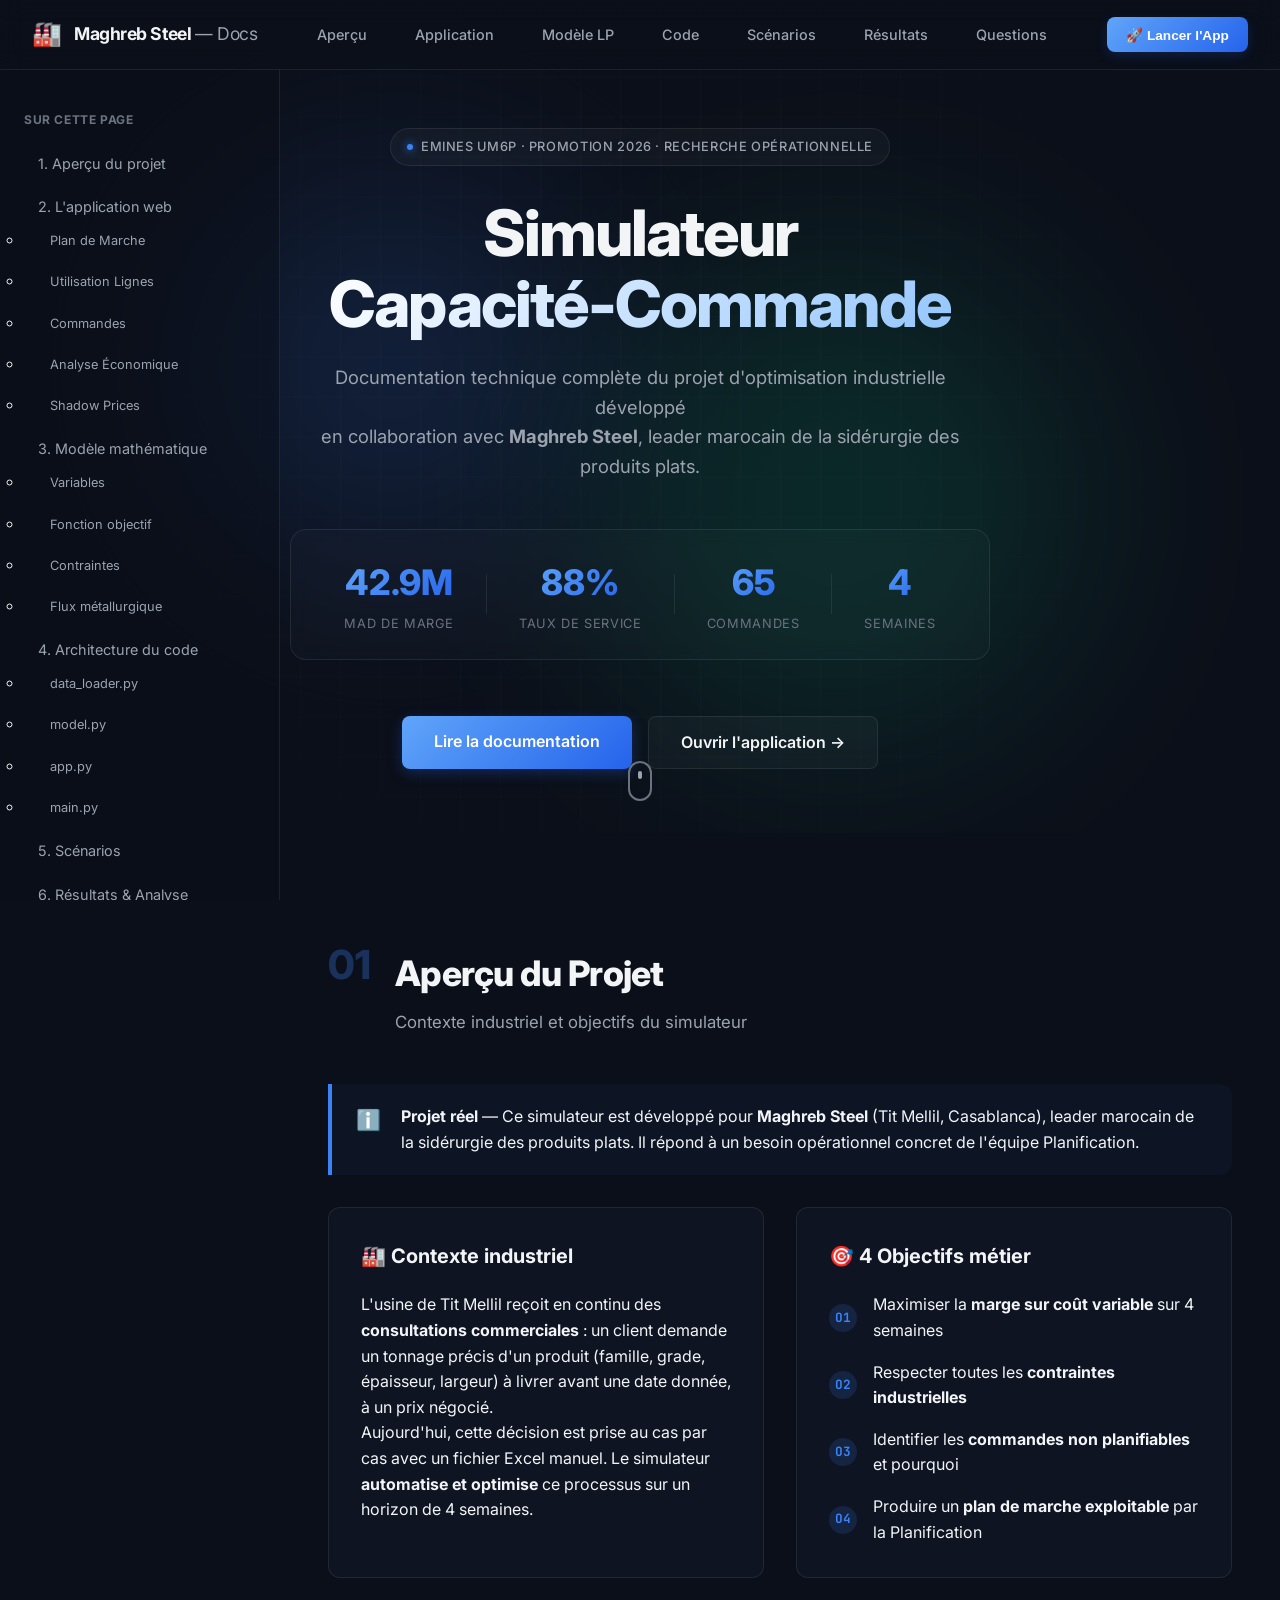
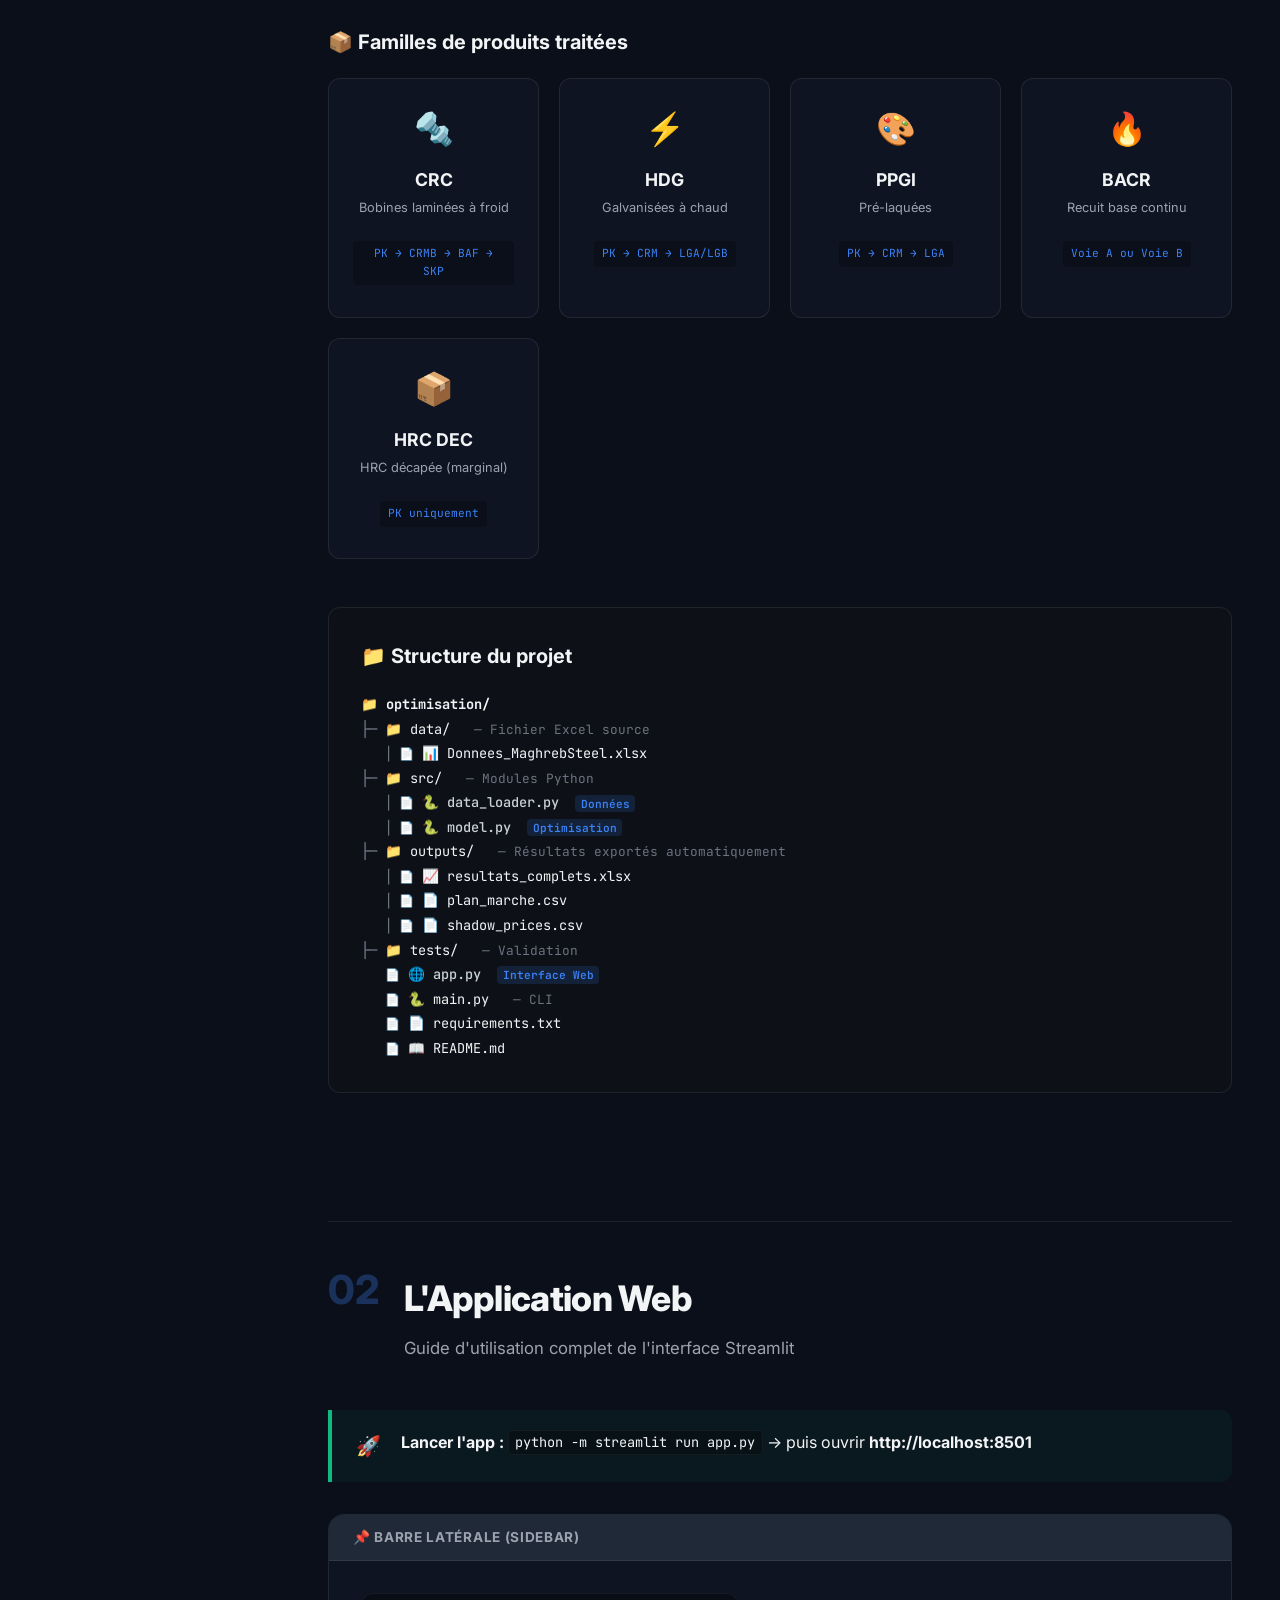
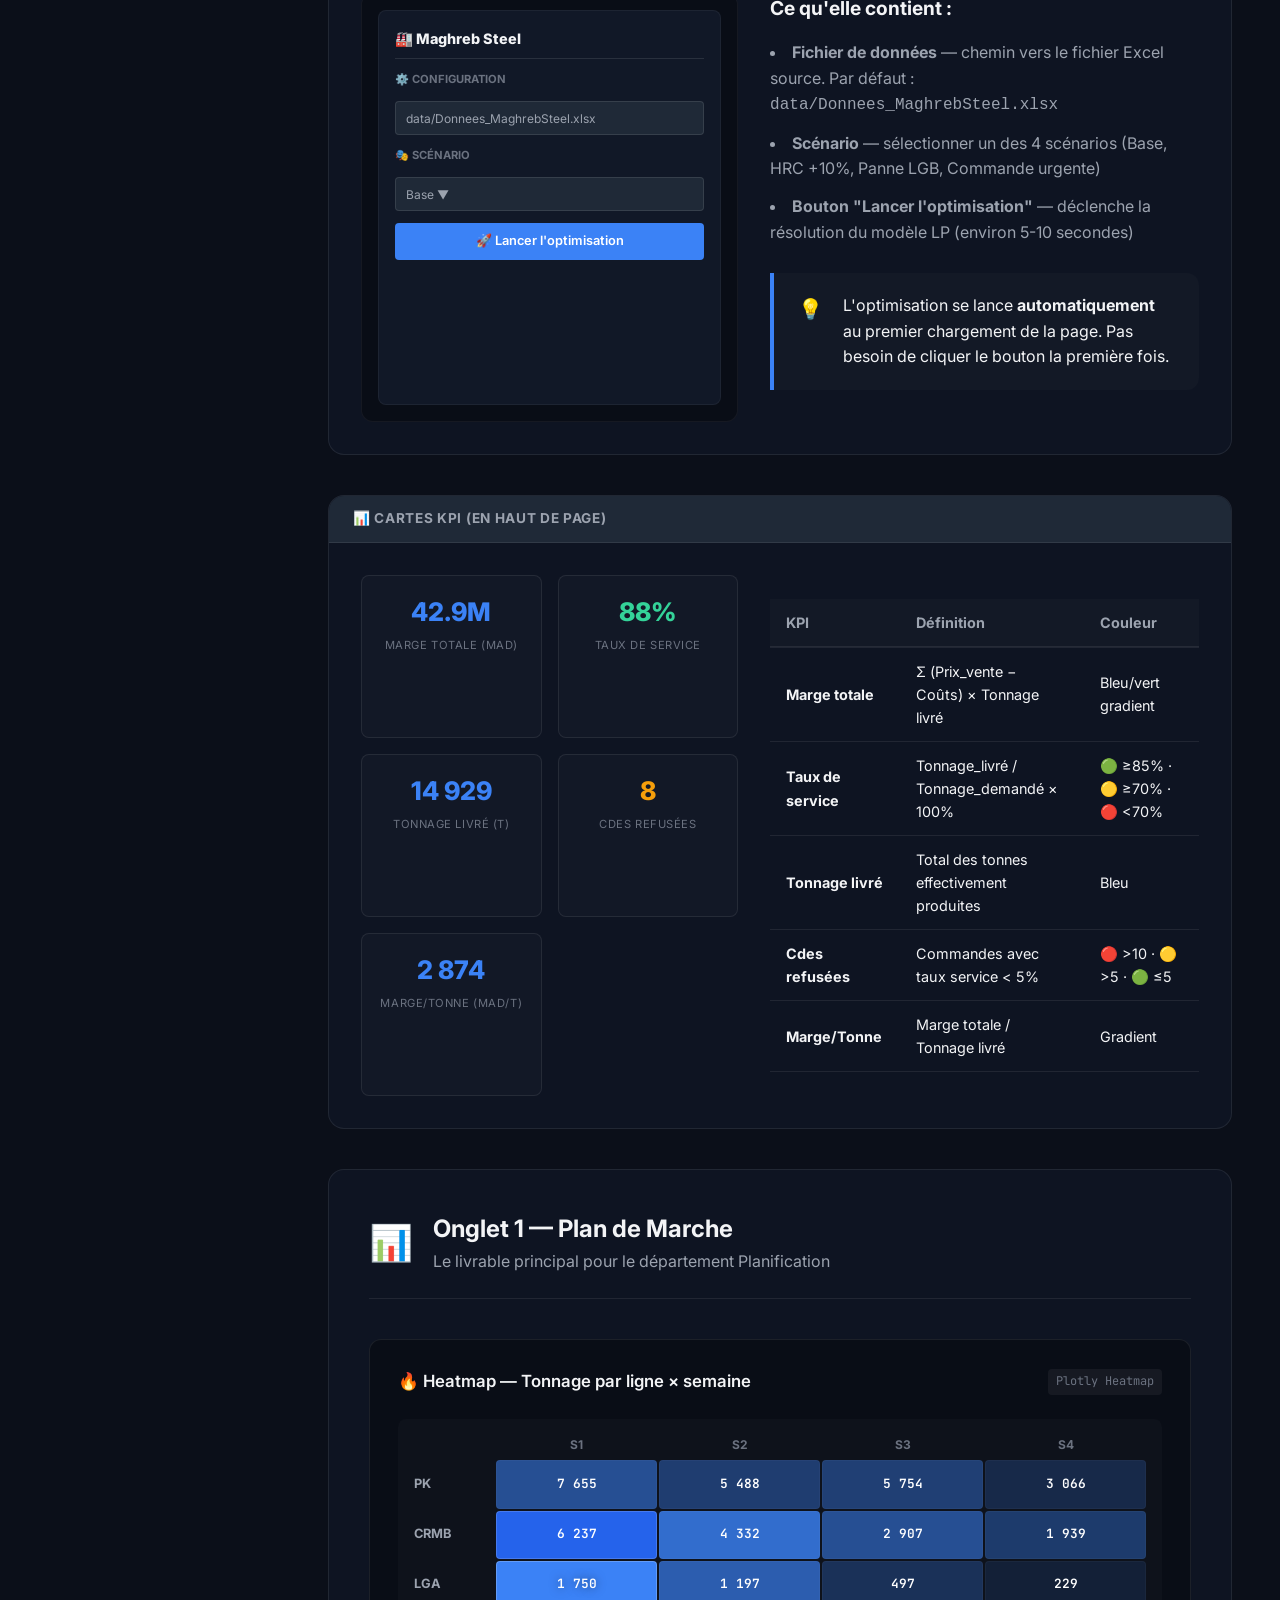
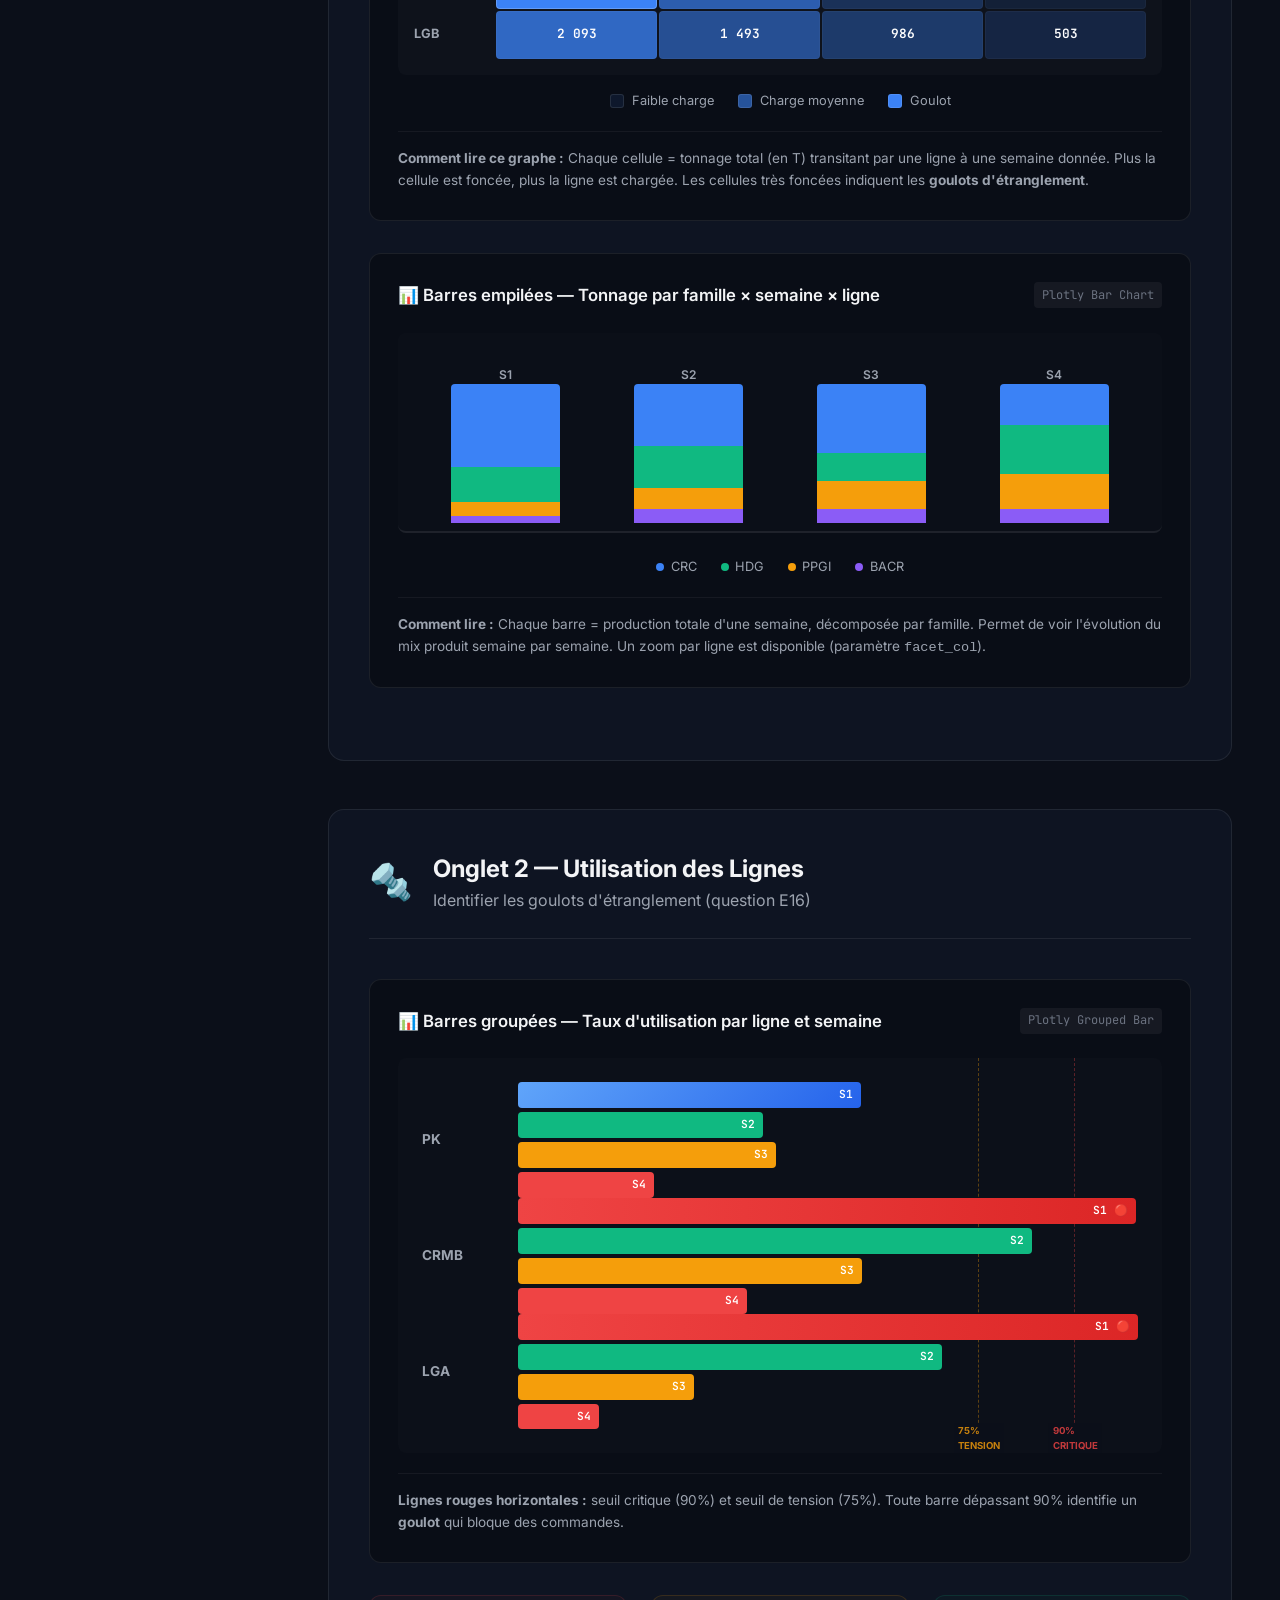
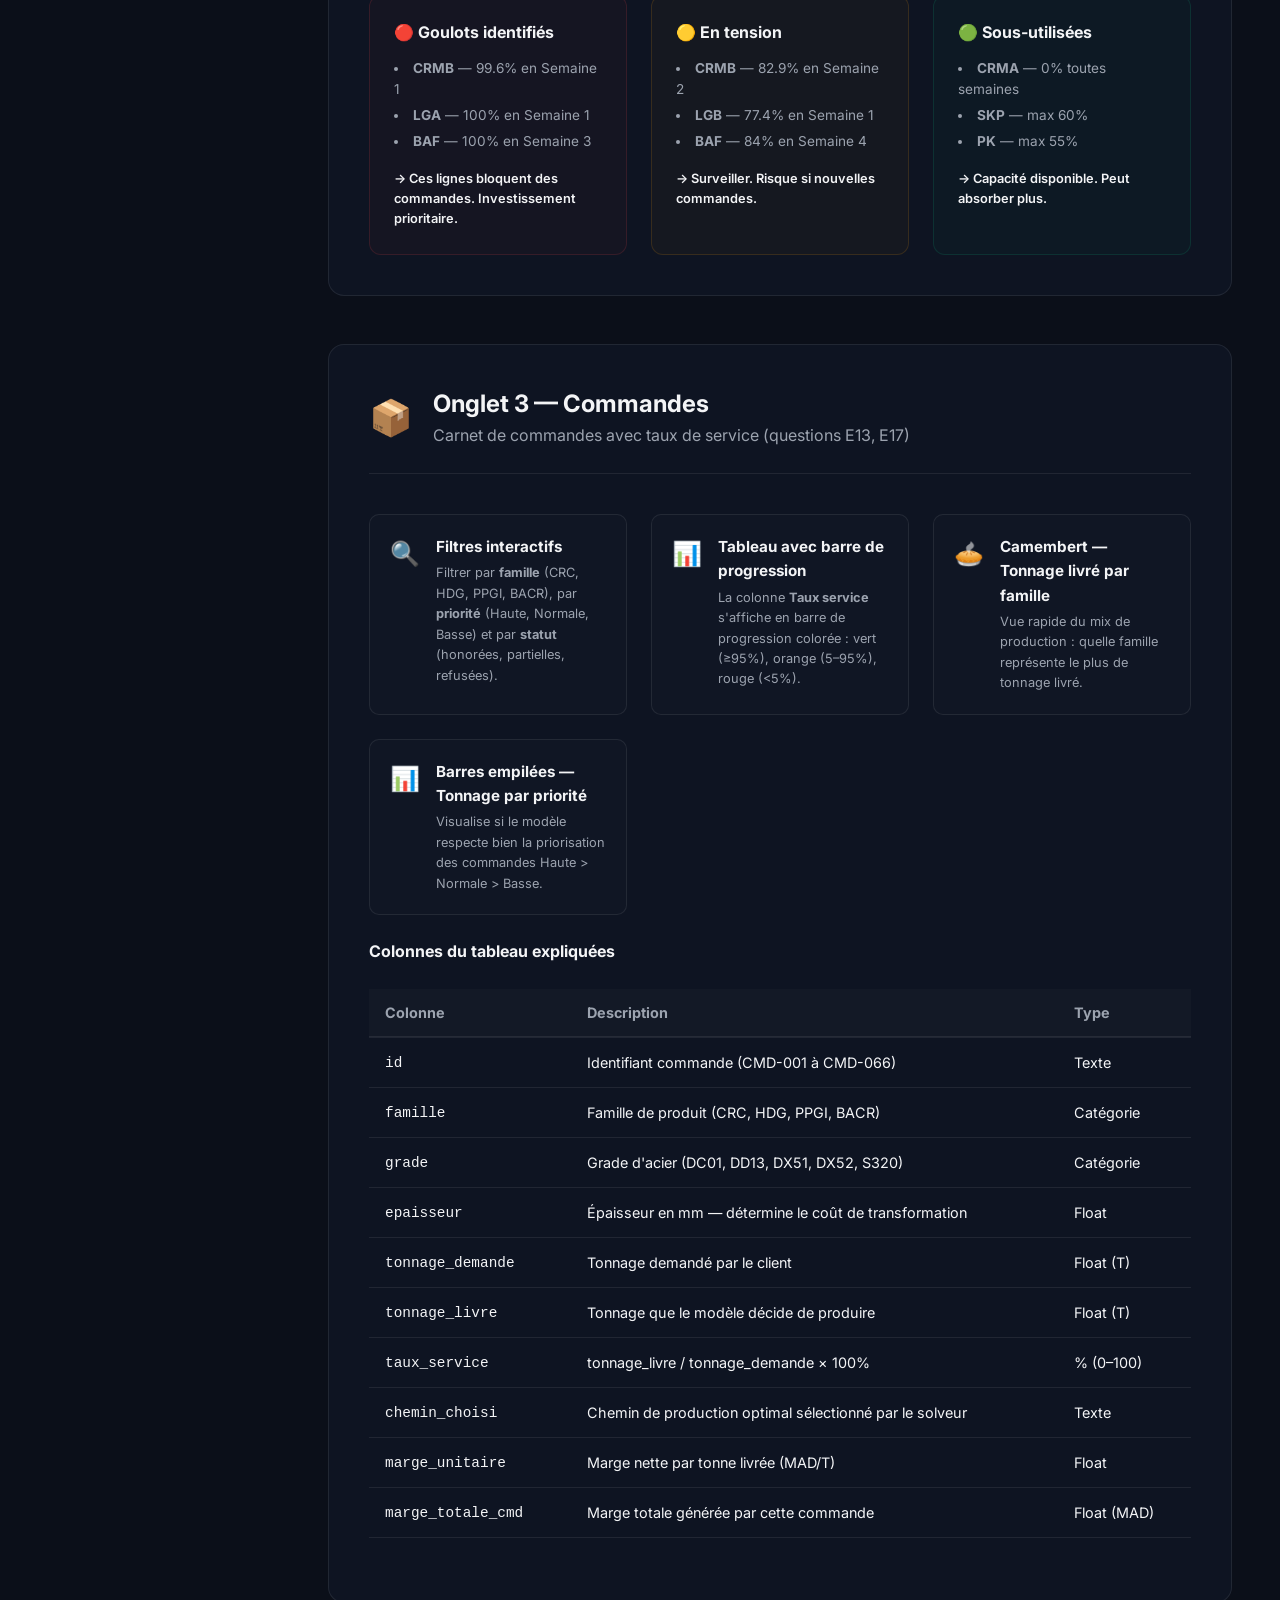
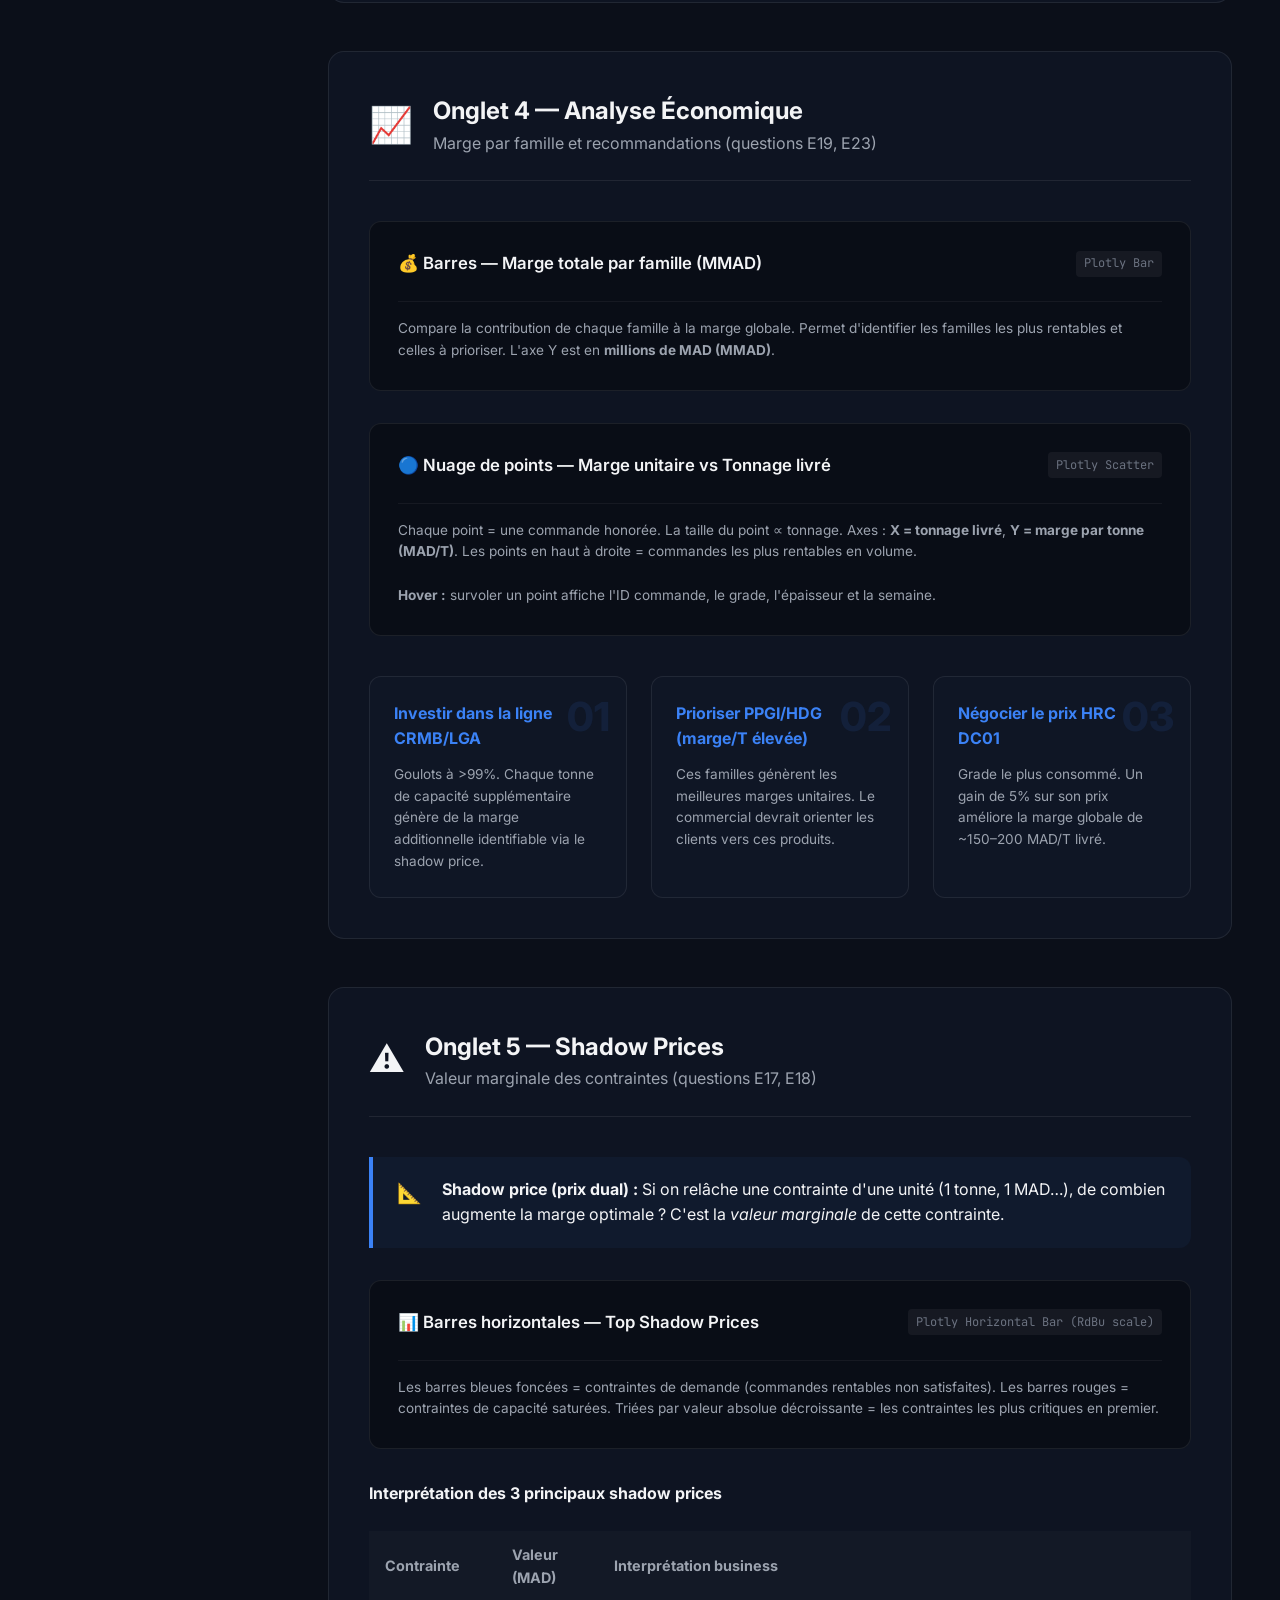
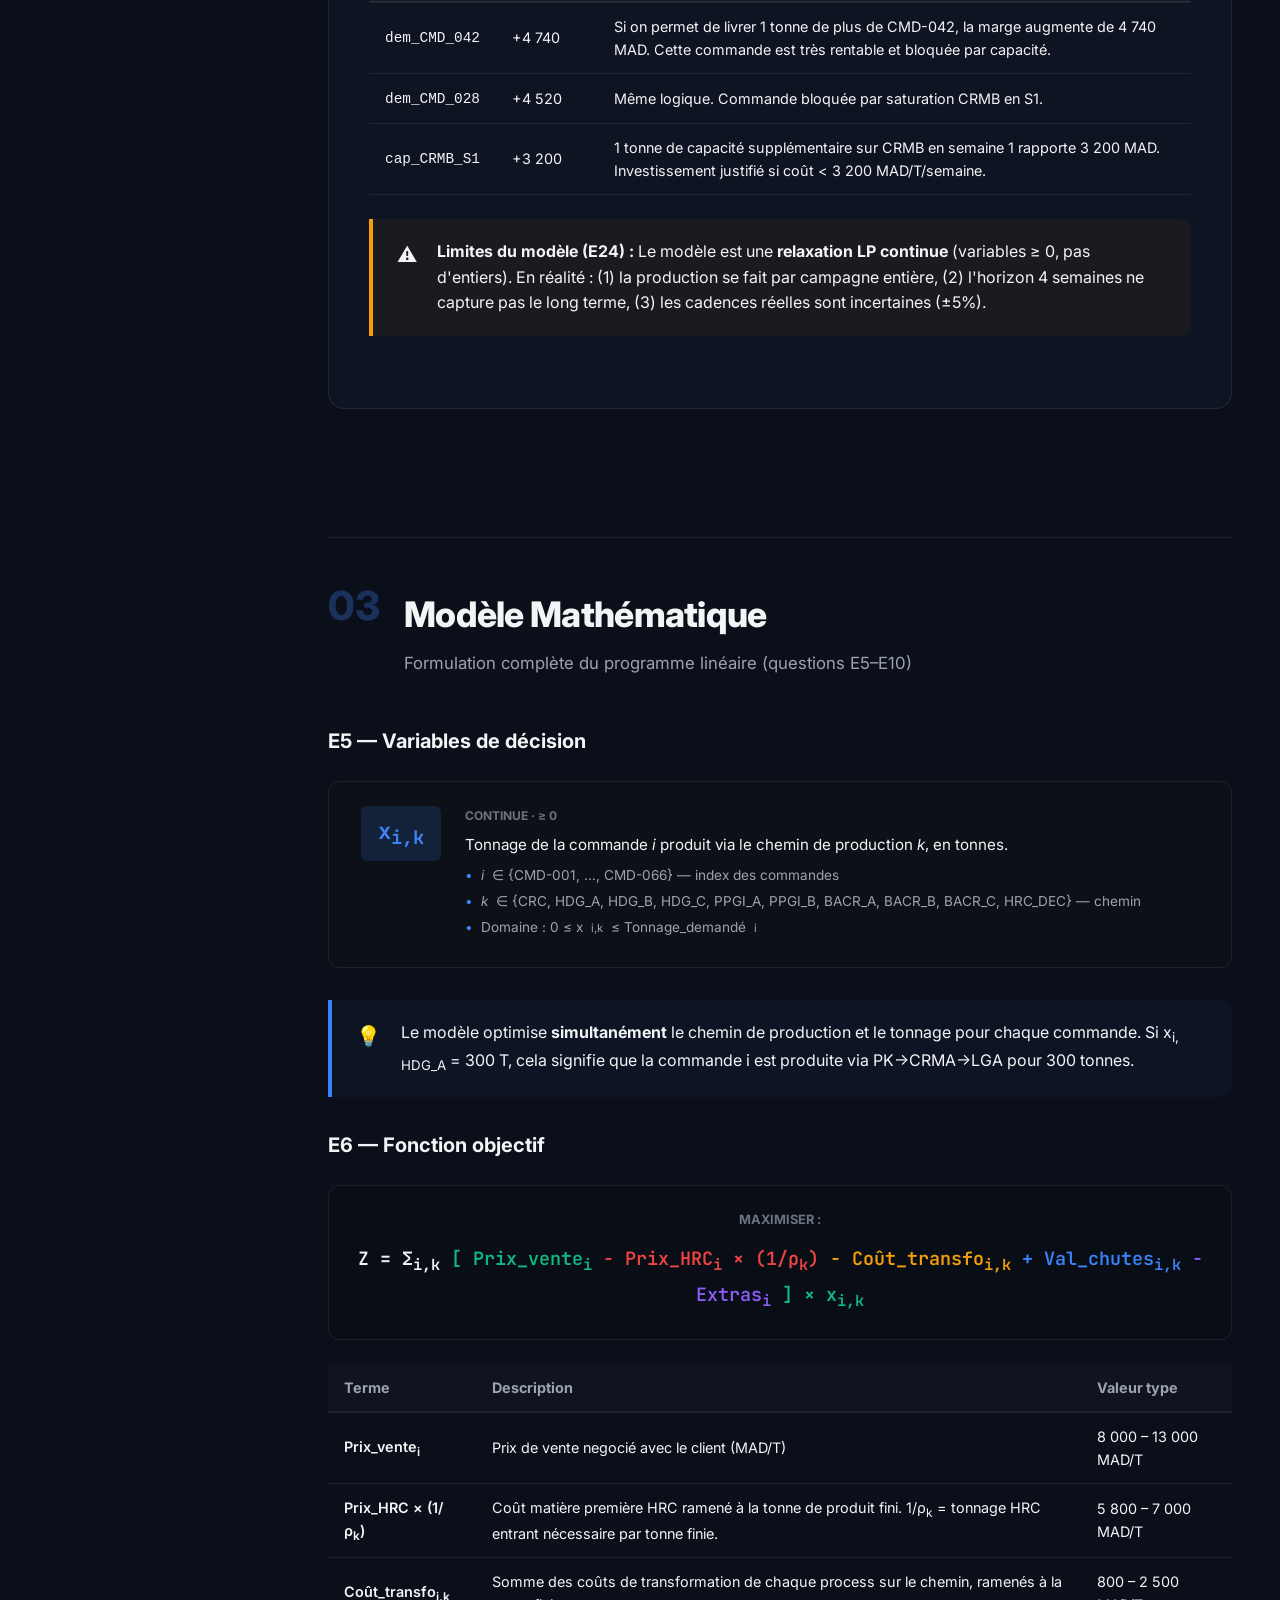
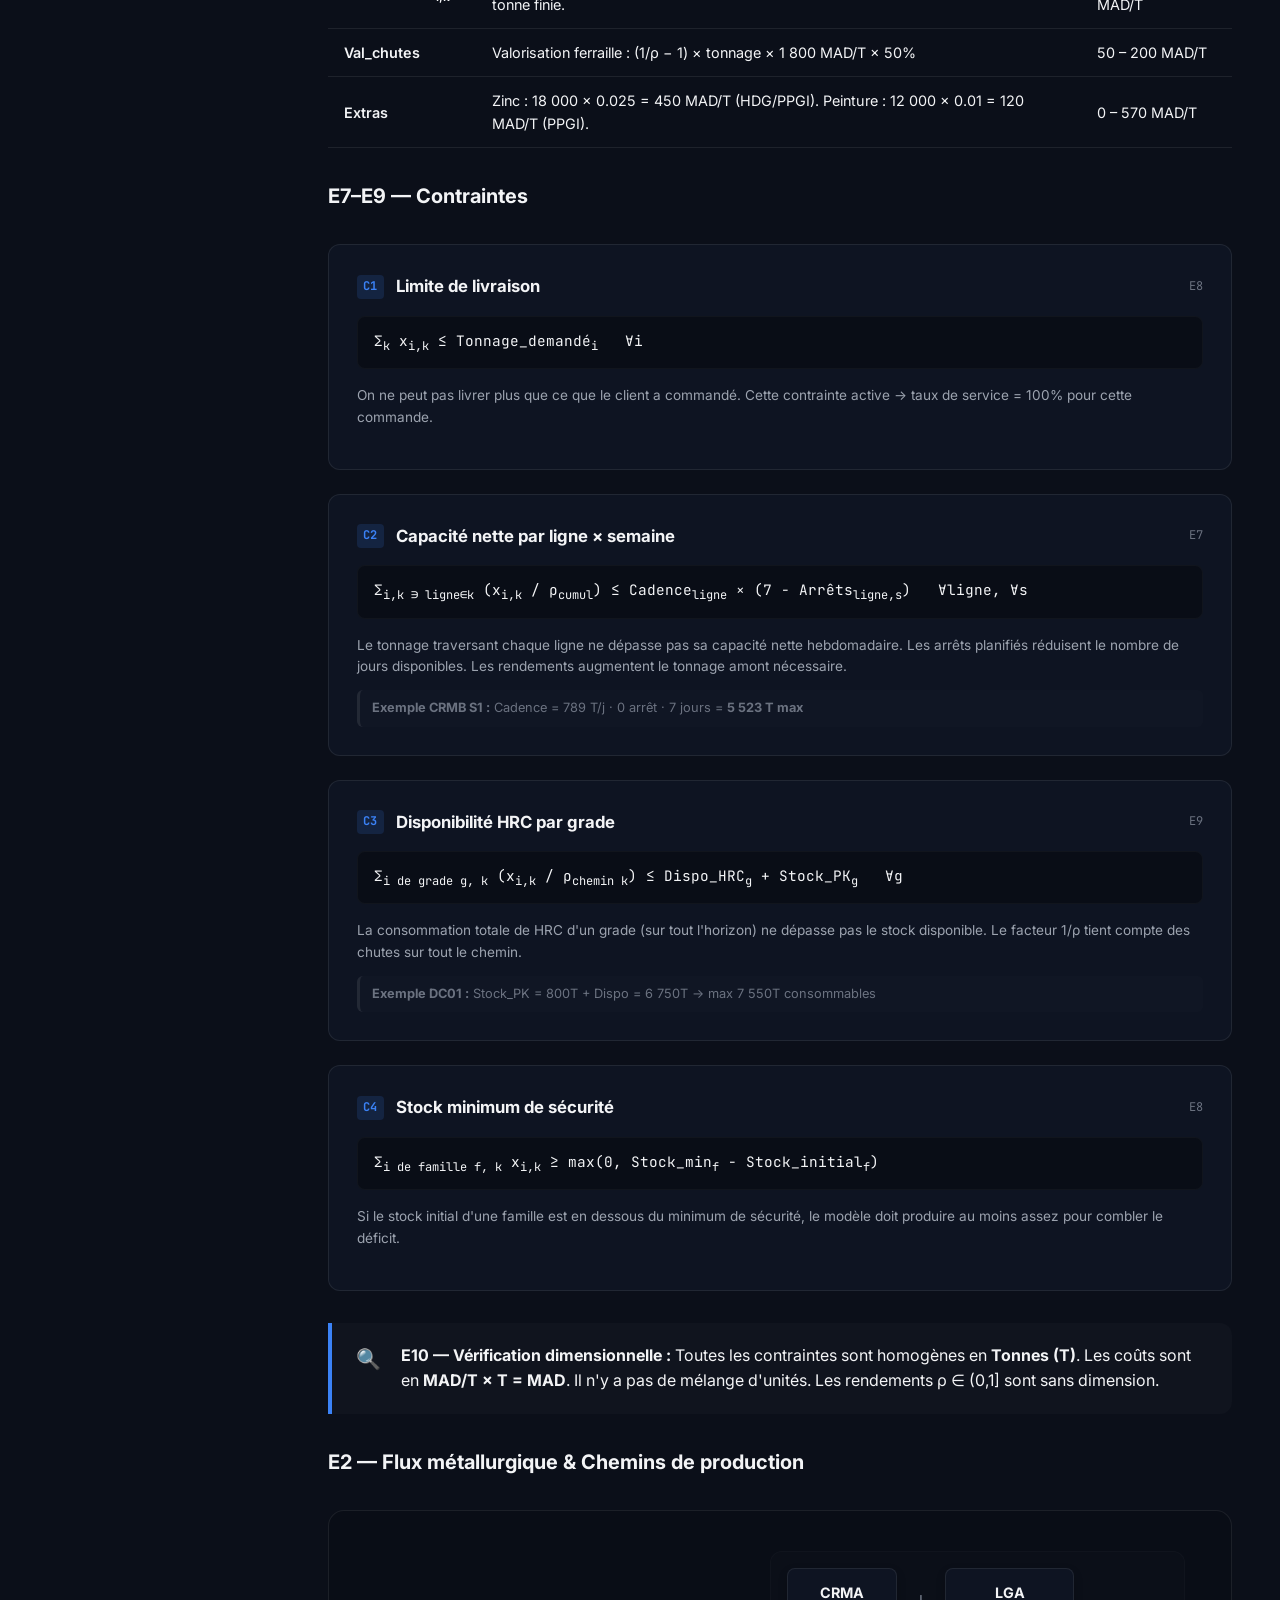
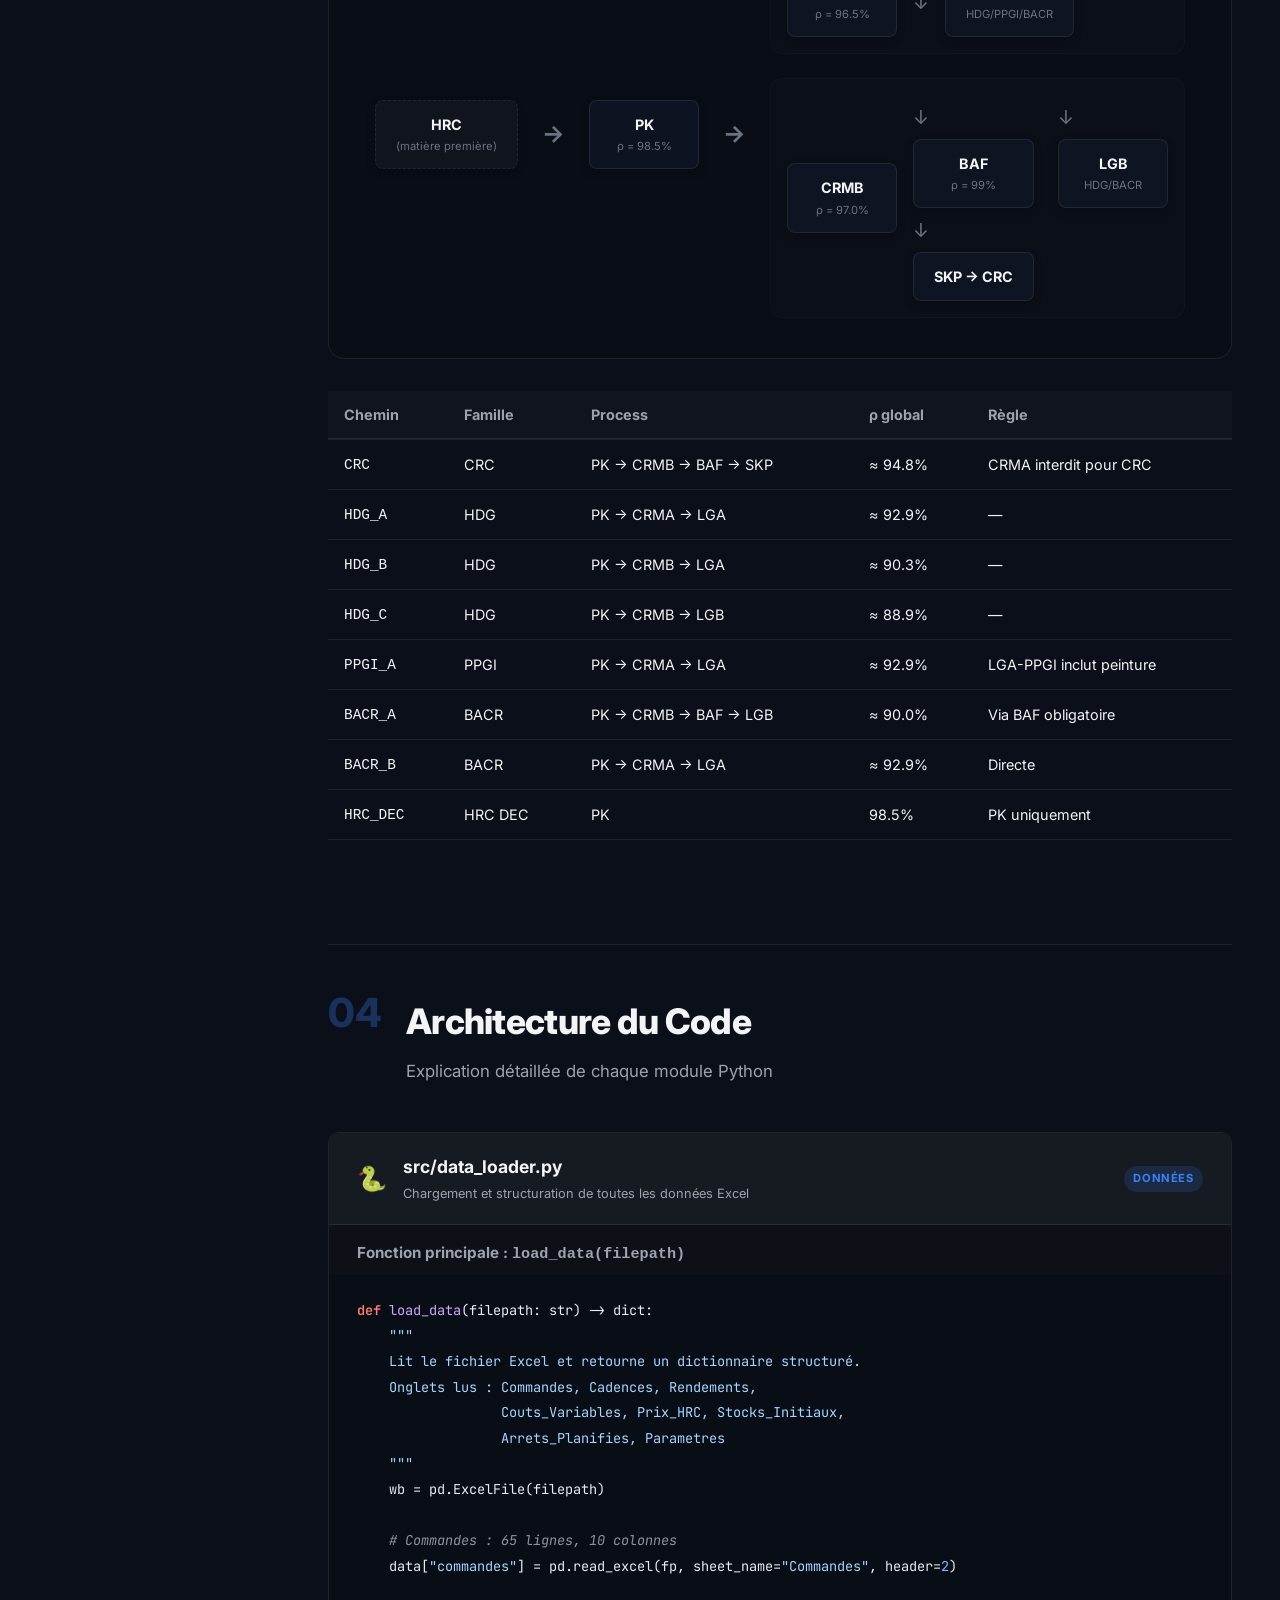
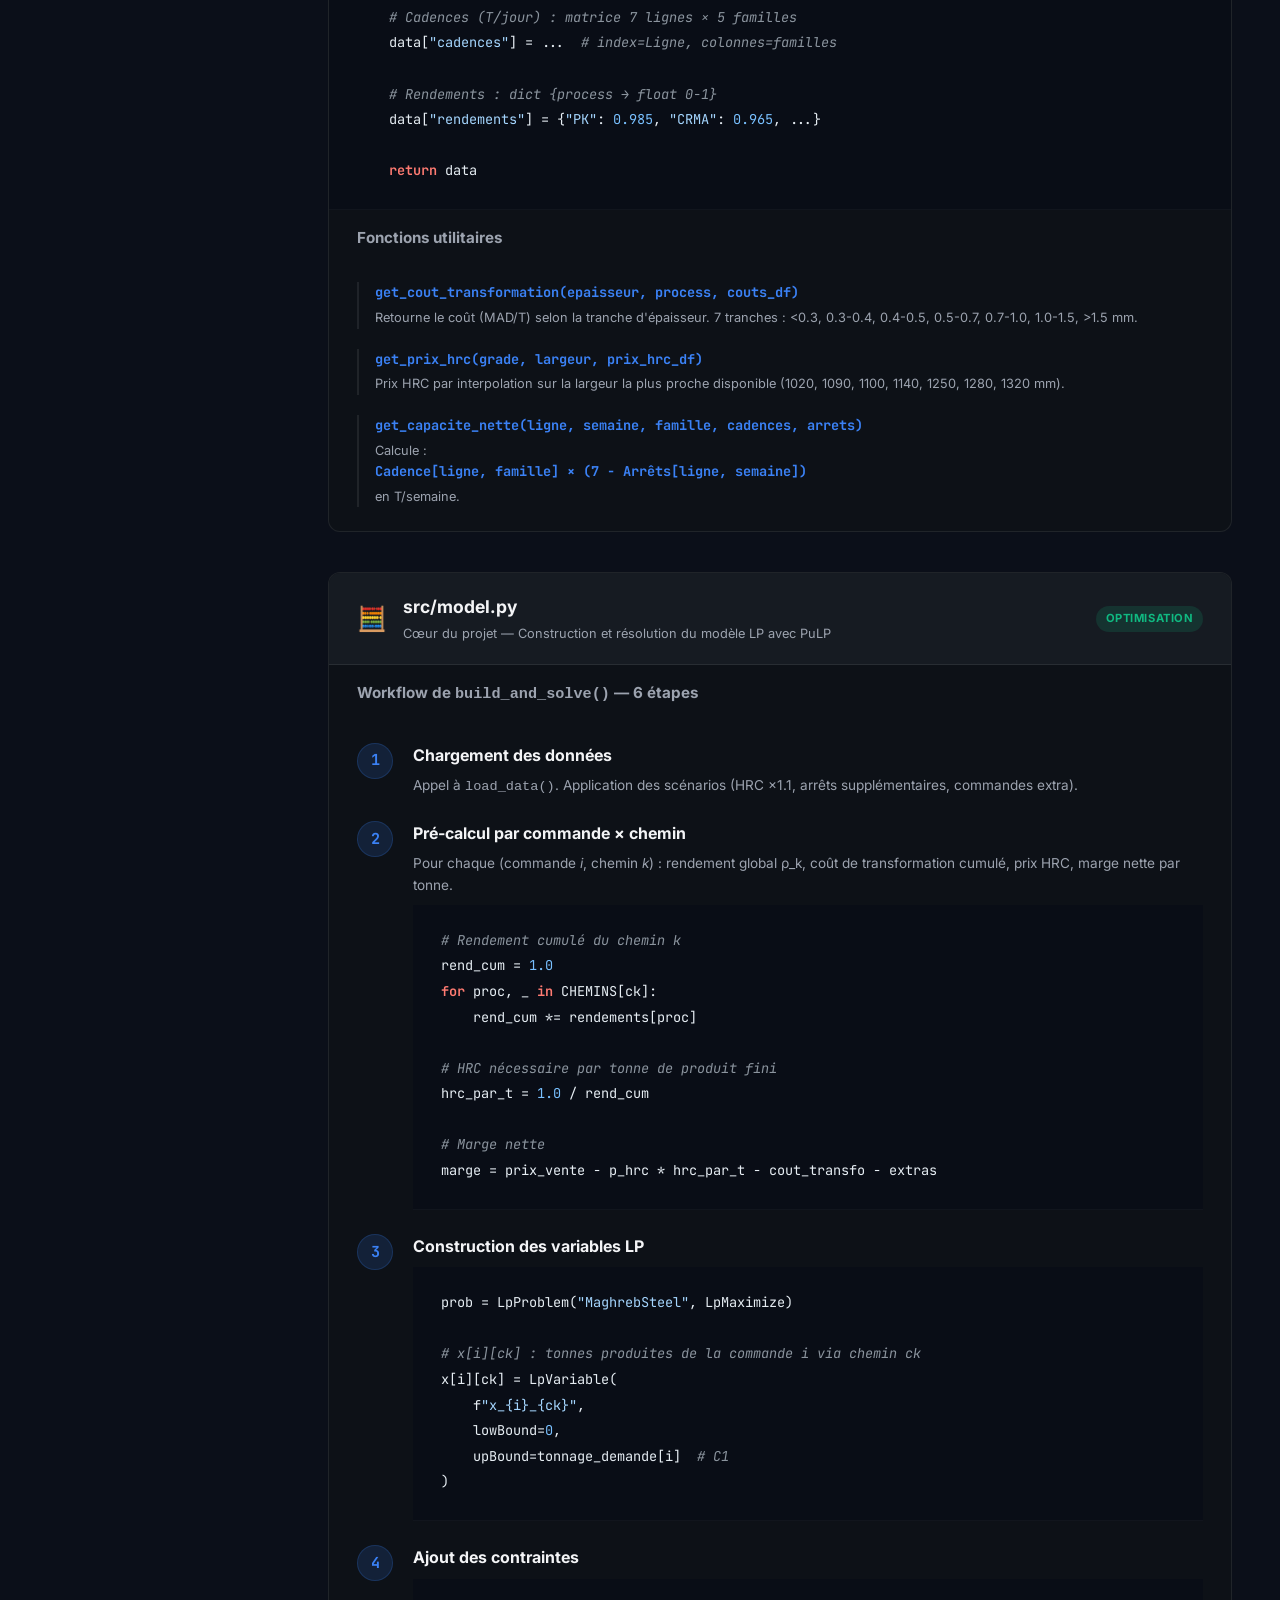
==== docs/index.html @ 3d38d797 "Initial commit: Simulateur Capacité-Commande Maghreb Steel et rapports" ====
<!DOCTYPE html>
<html lang="fr">
<head>
  <meta charset="UTF-8" />
  <meta name="viewport" content="width=device-width, initial-scale=1.0" />
  <title>Documentation — Simulateur Capacité-Commande | Maghreb Steel</title>
  <meta name="description" content="Documentation complète du simulateur d'optimisation Capacité-Commande développé pour Maghreb Steel — EMINES UM6P 2026." />
  <link rel="preconnect" href="https://fonts.googleapis.com" />
  <link href="https://fonts.googleapis.com/css2?family=Inter:wght@300;400;500;600;700;800&family=JetBrains+Mono:wght@400;500&display=swap" rel="stylesheet" />
  <link rel="stylesheet" href="style.css" />
</head>
<body>

<!-- ══════════════════════════════════════════════════════════ NAVBAR -->
<nav class="navbar" id="navbar">
  <div class="nav-brand">
    <span class="nav-logo">🏭</span>
    <span class="nav-title">Maghreb Steel <span class="nav-sub">— Docs</span></span>
  </div>
  <div class="nav-links">
    <a href="#apercu" class="nav-link">Aperçu</a>
    <a href="#application" class="nav-link">Application</a>
    <a href="#modele" class="nav-link">Modèle LP</a>
    <a href="#code" class="nav-link">Code</a>
    <a href="#scenarios" class="nav-link">Scénarios</a>
    <a href="#resultats" class="nav-link">Résultats</a>
    <a href="#questions" class="nav-link">Questions</a>
  </div>
  <button class="nav-launch" onclick="window.open('http://localhost:8501','_blank')">
    🚀 Lancer l'App
  </button>
</nav>

<!-- ══════════════════════════════════════════════════════════ HERO -->
<header class="hero" id="top">
  <div class="hero-bg">
    <div class="hero-grid"></div>
    <div class="hero-glow hero-glow-1"></div>
    <div class="hero-glow hero-glow-2"></div>
  </div>
  <div class="hero-content">
    <div class="hero-badge">
      <span class="badge-dot"></span>
      EMINES UM6P · Promotion 2026 · Recherche Opérationnelle
    </div>
    <h1 class="hero-title">
      Simulateur<br>
      <span class="gradient-text">Capacité-Commande</span>
    </h1>
    <p class="hero-desc">
      Documentation technique complète du projet d'optimisation industrielle développé<br>
      en collaboration avec <strong>Maghreb Steel</strong>, leader marocain de la sidérurgie des produits plats.
    </p>
    <div class="hero-stats">
      <div class="stat-item"><span class="stat-val">42.9M</span><span class="stat-lbl">MAD de marge</span></div>
      <div class="stat-sep"></div>
      <div class="stat-item"><span class="stat-val">88%</span><span class="stat-lbl">Taux de service</span></div>
      <div class="stat-sep"></div>
      <div class="stat-item"><span class="stat-val">65</span><span class="stat-lbl">Commandes</span></div>
      <div class="stat-sep"></div>
      <div class="stat-item"><span class="stat-val">4</span><span class="stat-lbl">Semaines</span></div>
    </div>
    <div class="hero-cta">
      <a href="#apercu" class="btn-primary">Lire la documentation</a>
      <a href="http://localhost:8501" target="_blank" class="btn-ghost">Ouvrir l'application →</a>
    </div>
  </div>
  <div class="hero-scroll">
    <div class="scroll-indicator"></div>
  </div>
</header>

<!-- ══════════════════════════════════════════════════════════ TOC -->
<div class="toc-sidebar" id="toc">
  <div class="toc-title">Sur cette page</div>
  <ul class="toc-list">
    <li><a href="#apercu" class="toc-link active">1. Aperçu du projet</a></li>
    <li><a href="#application" class="toc-link">2. L'application web</a>
      <ul>
        <li><a href="#tab-plan" class="toc-link toc-sub">Plan de Marche</a></li>
        <li><a href="#tab-lignes" class="toc-link toc-sub">Utilisation Lignes</a></li>
        <li><a href="#tab-commandes" class="toc-link toc-sub">Commandes</a></li>
        <li><a href="#tab-eco" class="toc-link toc-sub">Analyse Économique</a></li>
        <li><a href="#tab-shadow" class="toc-link toc-sub">Shadow Prices</a></li>
      </ul>
    </li>
    <li><a href="#modele" class="toc-link">3. Modèle mathématique</a>
      <ul>
        <li><a href="#variables" class="toc-link toc-sub">Variables</a></li>
        <li><a href="#objectif" class="toc-link toc-sub">Fonction objectif</a></li>
        <li><a href="#contraintes" class="toc-link toc-sub">Contraintes</a></li>
        <li><a href="#chemins" class="toc-link toc-sub">Flux métallurgique</a></li>
      </ul>
    </li>
    <li><a href="#code" class="toc-link">4. Architecture du code</a>
      <ul>
        <li><a href="#data-loader" class="toc-link toc-sub">data_loader.py</a></li>
        <li><a href="#model-py" class="toc-link toc-sub">model.py</a></li>
        <li><a href="#app-py" class="toc-link toc-sub">app.py</a></li>
        <li><a href="#main-py" class="toc-link toc-sub">main.py</a></li>
      </ul>
    </li>
    <li><a href="#scenarios" class="toc-link">5. Scénarios</a></li>
    <li><a href="#resultats" class="toc-link">6. Résultats & Analyse</a></li>
    <li><a href="#questions" class="toc-link">7. Questions E1–E24</a></li>
  </ul>
</div>

<!-- ══════════════════════════════════════════════════════════ MAIN CONTENT -->
<main class="main-content">

  <!-- ─── SECTION 1 : APERÇU ──────────────────────────────────────── -->
  <section class="doc-section" id="apercu">
    <div class="section-header">
      <span class="section-number">01</span>
      <div>
        <h2 class="section-title">Aperçu du Projet</h2>
        <p class="section-subtitle">Contexte industriel et objectifs du simulateur</p>
      </div>
    </div>

    <div class="callout callout-info">
      <span class="callout-icon">ℹ️</span>
      <div>
        <strong>Projet réel</strong> — Ce simulateur est développé pour <strong>Maghreb Steel</strong> (Tit Mellil, Casablanca), leader marocain de la sidérurgie des produits plats. Il répond à un besoin opérationnel concret de l'équipe Planification.
      </div>
    </div>

    <div class="content-grid">
      <div class="content-block">
        <h3 class="block-title">🏭 Contexte industriel</h3>
        <p>L'usine de Tit Mellil reçoit en continu des <strong>consultations commerciales</strong> : un client demande un tonnage précis d'un produit (famille, grade, épaisseur, largeur) à livrer avant une date donnée, à un prix négocié.</p>
        <p>Aujourd'hui, cette décision est prise au cas par cas avec un fichier Excel manuel. Le simulateur <strong>automatise et optimise</strong> ce processus sur un horizon de 4 semaines.</p>
      </div>
      <div class="content-block">
        <h3 class="block-title">🎯 4 Objectifs métier</h3>
        <div class="objective-list">
          <div class="obj-item">
            <span class="obj-num">O1</span>
            <span>Maximiser la <strong>marge sur coût variable</strong> sur 4 semaines</span>
          </div>
          <div class="obj-item">
            <span class="obj-num">O2</span>
            <span>Respecter toutes les <strong>contraintes industrielles</strong></span>
          </div>
          <div class="obj-item">
            <span class="obj-num">O3</span>
            <span>Identifier les <strong>commandes non planifiables</strong> et pourquoi</span>
          </div>
          <div class="obj-item">
            <span class="obj-num">O4</span>
            <span>Produire un <strong>plan de marche exploitable</strong> par la Planification</span>
          </div>
        </div>
      </div>
    </div>

    <h3 class="block-title" style="margin-top:2rem">📦 Familles de produits traitées</h3>
    <div class="family-grid">
      <div class="family-card fam-crc">
        <div class="fam-icon">🔩</div>
        <div class="fam-name">CRC</div>
        <div class="fam-desc">Bobines laminées à froid</div>
        <div class="fam-path">PK → CRMB → BAF → SKP</div>
      </div>
      <div class="family-card fam-hdg">
        <div class="fam-icon">⚡</div>
        <div class="fam-name">HDG</div>
        <div class="fam-desc">Galvanisées à chaud</div>
        <div class="fam-path">PK → CRM → LGA/LGB</div>
      </div>
      <div class="family-card fam-ppgi">
        <div class="fam-icon">🎨</div>
        <div class="fam-name">PPGI</div>
        <div class="fam-desc">Pré-laquées</div>
        <div class="fam-path">PK → CRM → LGA</div>
      </div>
      <div class="family-card fam-bacr">
        <div class="fam-icon">🔥</div>
        <div class="fam-name">BACR</div>
        <div class="fam-desc">Recuit base continu</div>
        <div class="fam-path">Voie A ou Voie B</div>
      </div>
      <div class="family-card fam-hrc">
        <div class="fam-icon">📦</div>
        <div class="fam-name">HRC DEC</div>
        <div class="fam-desc">HRC décapée (marginal)</div>
        <div class="fam-path">PK uniquement</div>
      </div>
    </div>

    <div class="structure-box">
      <h3 class="block-title">📁 Structure du projet</h3>
      <div class="file-tree">
        <div class="tree-item tree-root">📁 optimisation/</div>
        <div class="tree-item tree-l1">📁 data/ <span class="tree-comment">— Fichier Excel source</span></div>
        <div class="tree-item tree-l2 tree-file">📊 Donnees_MaghrebSteel.xlsx</div>
        <div class="tree-item tree-l1">📁 src/ <span class="tree-comment">— Modules Python</span></div>
        <div class="tree-item tree-l2 tree-file highlight-file">🐍 data_loader.py <span class="tree-badge">Données</span></div>
        <div class="tree-item tree-l2 tree-file highlight-file">🐍 model.py <span class="tree-badge">Optimisation</span></div>
        <div class="tree-item tree-l1">📁 outputs/ <span class="tree-comment">— Résultats exportés automatiquement</span></div>
        <div class="tree-item tree-l2 tree-file">📈 resultats_complets.xlsx</div>
        <div class="tree-item tree-l2 tree-file">📄 plan_marche.csv</div>
        <div class="tree-item tree-l2 tree-file">📄 shadow_prices.csv</div>
        <div class="tree-item tree-l1">📁 tests/ <span class="tree-comment">— Validation</span></div>
        <div class="tree-item tree-l1 tree-file highlight-file">🌐 app.py <span class="tree-badge">Interface Web</span></div>
        <div class="tree-item tree-l1 tree-file">🐍 main.py <span class="tree-comment">— CLI</span></div>
        <div class="tree-item tree-l1 tree-file">📄 requirements.txt</div>
        <div class="tree-item tree-l1 tree-file">📖 README.md</div>
      </div>
    </div>
  </section>

  <!-- ─── SECTION 2 : APPLICATION ──────────────────────────────────── -->
  <section class="doc-section" id="application">
    <div class="section-header">
      <span class="section-number">02</span>
      <div>
        <h2 class="section-title">L'Application Web</h2>
        <p class="section-subtitle">Guide d'utilisation complet de l'interface Streamlit</p>
      </div>
    </div>

    <div class="callout callout-success">
      <span class="callout-icon">🚀</span>
      <div>
        <strong>Lancer l'app :</strong>
        <code class="inline-code">python -m streamlit run app.py</code>
        → puis ouvrir <strong>http://localhost:8501</strong>
      </div>
    </div>

    <!-- Sidebar -->
    <div class="ui-block" id="sidebar-doc">
      <div class="ui-label">📌 Barre latérale (Sidebar)</div>
      <div class="ui-content">
        <div class="ui-screenshot-placeholder">
          <div class="placeholder-inner">
            <div class="placeholder-sidebar">
              <div class="ps-title">🏭 Maghreb Steel</div>
              <div class="ps-section">⚙️ Configuration</div>
              <div class="ps-input">data/Donnees_MaghrebSteel.xlsx</div>
              <div class="ps-section">🎭 Scénario</div>
              <div class="ps-select">Base ▼</div>
              <div class="ps-btn">🚀 Lancer l'optimisation</div>
            </div>
          </div>
        </div>
        <div class="ui-desc">
          <h4>Ce qu'elle contient :</h4>
          <ul class="desc-list">
            <li><strong>Fichier de données</strong> — chemin vers le fichier Excel source. Par défaut : <code>data/Donnees_MaghrebSteel.xlsx</code></li>
            <li><strong>Scénario</strong> — sélectionner un des 4 scénarios (Base, HRC +10%, Panne LGB, Commande urgente)</li>
            <li><strong>Bouton "Lancer l'optimisation"</strong> — déclenche la résolution du modèle LP (environ 5-10 secondes)</li>
          </ul>
          <div class="callout callout-tip" style="margin-top:1rem">
            <span class="callout-icon">💡</span>
            <div>L'optimisation se lance <strong>automatiquement</strong> au premier chargement de la page. Pas besoin de cliquer le bouton la première fois.</div>
          </div>
        </div>
      </div>
    </div>

    <!-- KPI Cards -->
    <div class="ui-block" id="kpi-doc">
      <div class="ui-label">📊 Cartes KPI (en haut de page)</div>
      <div class="ui-content">
        <div class="kpi-demo">
          <div class="kpi-demo-card">
            <div class="kd-val">42.9M</div>
            <div class="kd-lbl">Marge Totale (MAD)</div>
          </div>
          <div class="kpi-demo-card">
            <div class="kd-val" style="color:#34d399">88%</div>
            <div class="kd-lbl">Taux de Service</div>
          </div>
          <div class="kpi-demo-card">
            <div class="kd-val">14 929</div>
            <div class="kd-lbl">Tonnage Livré (T)</div>
          </div>
          <div class="kpi-demo-card">
            <div class="kd-val" style="color:#f59e0b">8</div>
            <div class="kd-lbl">Cdes Refusées</div>
          </div>
          <div class="kpi-demo-card">
            <div class="kd-val">2 874</div>
            <div class="kd-lbl">Marge/Tonne (MAD/T)</div>
          </div>
        </div>
        <table class="doc-table" style="margin-top:1.5rem">
          <thead>
            <tr><th>KPI</th><th>Définition</th><th>Couleur</th></tr>
          </thead>
          <tbody>
            <tr><td><strong>Marge totale</strong></td><td>Σ (Prix_vente − Coûts) × Tonnage livré</td><td>Bleu/vert gradient</td></tr>
            <tr><td><strong>Taux de service</strong></td><td>Tonnage_livré / Tonnage_demandé × 100%</td><td>🟢 ≥85% · 🟡 ≥70% · 🔴 &lt;70%</td></tr>
            <tr><td><strong>Tonnage livré</strong></td><td>Total des tonnes effectivement produites</td><td>Bleu</td></tr>
            <tr><td><strong>Cdes refusées</strong></td><td>Commandes avec taux service &lt; 5%</td><td>🔴 &gt;10 · 🟡 &gt;5 · 🟢 ≤5</td></tr>
            <tr><td><strong>Marge/Tonne</strong></td><td>Marge totale / Tonnage livré</td><td>Gradient</td></tr>
          </tbody>
        </table>
      </div>
    </div>

    <!-- TAB 1 : Plan de Marche -->
    <div class="tab-section" id="tab-plan">
      <div class="tab-header">
        <span class="tab-icon">📊</span>
        <div>
          <h3 class="tab-title">Onglet 1 — Plan de Marche</h3>
          <p class="tab-subtitle">Le livrable principal pour le département Planification</p>
        </div>
      </div>
      <div class="tab-content">
        <div class="graph-card">
          <div class="graph-header">
            <h4>🔥 Heatmap — Tonnage par ligne × semaine</h4>
            <span class="graph-type">Plotly Heatmap</span>
          </div>
          <div class="heatmap-demo">
            <div class="hm-header">
              <div class="hm-corner"></div>
              <div class="hm-col">S1</div><div class="hm-col">S2</div><div class="hm-col">S3</div><div class="hm-col">S4</div>
            </div>
            <div class="hm-row">
              <div class="hm-row-label">PK</div>
              <div class="hm-cell" style="--intensity:0.55">7 655</div>
              <div class="hm-cell" style="--intensity:0.39">5 488</div>
              <div class="hm-cell" style="--intensity:0.41">5 754</div>
              <div class="hm-cell" style="--intensity:0.21">3 066</div>
            </div>
            <div class="hm-row">
              <div class="hm-row-label">CRMB</div>
              <div class="hm-cell" style="--intensity:0.99">6 237</div>
              <div class="hm-cell" style="--intensity:0.82">4 332</div>
              <div class="hm-cell" style="--intensity:0.55">2 907</div>
              <div class="hm-cell" style="--intensity:0.37">1 939</div>
            </div>
            <div class="hm-row">
              <div class="hm-row-label">LGA</div>
              <div class="hm-cell" style="--intensity:1.0">1 750</div>
              <div class="hm-cell" style="--intensity:0.68">1 197</div>
              <div class="hm-cell" style="--intensity:0.28">497</div>
              <div class="hm-cell" style="--intensity:0.13">229</div>
            </div>
            <div class="hm-row">
              <div class="hm-row-label">LGB</div>
              <div class="hm-cell" style="--intensity:0.77">2 093</div>
              <div class="hm-cell" style="--intensity:0.55">1 493</div>
              <div class="hm-cell" style="--intensity:0.36">986</div>
              <div class="hm-cell" style="--intensity:0.18">503</div>
            </div>
          </div>
          <div class="graph-legend">
            <span class="legend-item"><span class="legend-color" style="background:rgba(59,130,246,0.1)"></span> Faible charge</span>
            <span class="legend-item"><span class="legend-color" style="background:rgba(59,130,246,0.6)"></span> Charge moyenne</span>
            <span class="legend-item"><span class="legend-color" style="background:#3b82f6"></span> Goulot</span>
          </div>
          <p class="graph-desc">
            <strong>Comment lire ce graphe :</strong> Chaque cellule = tonnage total (en T) transitant par une ligne à une semaine donnée. Plus la cellule est foncée, plus la ligne est chargée. Les cellules très foncées indiquent les <strong>goulots d'étranglement</strong>.
          </p>
        </div>

        <div class="graph-card">
          <div class="graph-header">
            <h4>📊 Barres empilées — Tonnage par famille × semaine × ligne</h4>
            <span class="graph-type">Plotly Bar Chart</span>
          </div>
          <div class="bar-demo">
            <div class="bar-group">
              <div class="bar-label">S1</div>
              <div class="bar-stack">
                <div class="bar-seg" style="height:60%; background:#3b82f6" title="CRC"></div>
                <div class="bar-seg" style="height:25%; background:#10b981" title="HDG"></div>
                <div class="bar-seg" style="height:10%; background:#f59e0b" title="PPGI"></div>
                <div class="bar-seg" style="height:5%; background:#8b5cf6" title="BACR"></div>
              </div>
            </div>
            <div class="bar-group">
              <div class="bar-label">S2</div>
              <div class="bar-stack">
                <div class="bar-seg" style="height:45%; background:#3b82f6"></div>
                <div class="bar-seg" style="height:30%; background:#10b981"></div>
                <div class="bar-seg" style="height:15%; background:#f59e0b"></div>
                <div class="bar-seg" style="height:10%; background:#8b5cf6"></div>
              </div>
            </div>
            <div class="bar-group">
              <div class="bar-label">S3</div>
              <div class="bar-stack">
                <div class="bar-seg" style="height:50%; background:#3b82f6"></div>
                <div class="bar-seg" style="height:20%; background:#10b981"></div>
                <div class="bar-seg" style="height:20%; background:#f59e0b"></div>
                <div class="bar-seg" style="height:10%; background:#8b5cf6"></div>
              </div>
            </div>
            <div class="bar-group">
              <div class="bar-label">S4</div>
              <div class="bar-stack">
                <div class="bar-seg" style="height:30%; background:#3b82f6"></div>
                <div class="bar-seg" style="height:35%; background:#10b981"></div>
                <div class="bar-seg" style="height:25%; background:#f59e0b"></div>
                <div class="bar-seg" style="height:10%; background:#8b5cf6"></div>
              </div>
            </div>
          </div>
          <div class="bar-legend">
            <span><span style="background:#3b82f6" class="legend-dot"></span>CRC</span>
            <span><span style="background:#10b981" class="legend-dot"></span>HDG</span>
            <span><span style="background:#f59e0b" class="legend-dot"></span>PPGI</span>
            <span><span style="background:#8b5cf6" class="legend-dot"></span>BACR</span>
          </div>
          <p class="graph-desc">
            <strong>Comment lire :</strong> Chaque barre = production totale d'une semaine, décomposée par famille. Permet de voir l'évolution du mix produit semaine par semaine. Un zoom par ligne est disponible (paramètre <code>facet_col</code>).
          </p>
        </div>
      </div>
    </div>

    <!-- TAB 2 : Utilisation Lignes -->
    <div class="tab-section" id="tab-lignes">
      <div class="tab-header">
        <span class="tab-icon">🔩</span>
        <div>
          <h3 class="tab-title">Onglet 2 — Utilisation des Lignes</h3>
          <p class="tab-subtitle">Identifier les goulots d'étranglement (question E16)</p>
        </div>
      </div>
      <div class="tab-content">
        <div class="graph-card">
          <div class="graph-header">
            <h4>📊 Barres groupées — Taux d'utilisation par ligne et semaine</h4>
            <span class="graph-type">Plotly Grouped Bar</span>
          </div>
          <div class="util-demo">
            <div class="util-bars">
              <div class="util-bar-group">
                <div class="util-bar-label">PK</div>
                <div class="util-bars-inner">
                  <div class="util-seg" style="width:55.3%" title="S1: 55.3%">S1</div>
                  <div class="util-seg" style="width:39.5%; background:#10b981" title="S2">S2</div>
                  <div class="util-seg" style="width:41.6%; background:#f59e0b" title="S3">S3</div>
                  <div class="util-seg" style="width:21.9%; background:#ef4444" title="S4">S4</div>
                </div>
              </div>
              <div class="util-bar-group">
                <div class="util-bar-label">CRMB</div>
                <div class="util-bars-inner">
                  <div class="util-seg goulot" style="width:99.6%">S1 🔴</div>
                  <div class="util-seg" style="width:82.9%; background:#10b981">S2</div>
                  <div class="util-seg" style="width:55.5%; background:#f59e0b">S3</div>
                  <div class="util-seg" style="width:37%; background:#ef4444">S4</div>
                </div>
              </div>
              <div class="util-bar-group">
                <div class="util-bar-label">LGA</div>
                <div class="util-bars-inner">
                  <div class="util-seg goulot" style="width:100%">S1 🔴</div>
                  <div class="util-seg" style="width:68.4%; background:#10b981">S2</div>
                  <div class="util-seg" style="width:28.4%; background:#f59e0b">S3</div>
                  <div class="util-seg" style="width:13.1%; background:#ef4444">S4</div>
                </div>
              </div>
            </div>
            <div class="util-threshold">
              <div class="thresh-line" style="left:90%"><span>90% critique</span></div>
              <div class="thresh-line thresh-warn" style="left:75%"><span>75% tension</span></div>
            </div>
          </div>
          <p class="graph-desc">
            <strong>Lignes rouges horizontales :</strong> seuil critique (90%) et seuil de tension (75%). Toute barre dépassant 90% identifie un <strong>goulot</strong> qui bloque des commandes.
          </p>
        </div>

        <div class="alert-grid">
          <div class="alert-box alert-red">
            <div class="ab-title">🔴 Goulots identifiés</div>
            <ul>
              <li><strong>CRMB</strong> — 99.6% en Semaine 1</li>
              <li><strong>LGA</strong> — 100% en Semaine 1</li>
              <li><strong>BAF</strong> — 100% en Semaine 3</li>
            </ul>
            <p class="ab-action">→ Ces lignes bloquent des commandes. Investissement prioritaire.</p>
          </div>
          <div class="alert-box alert-yellow">
            <div class="ab-title">🟡 En tension</div>
            <ul>
              <li><strong>CRMB</strong> — 82.9% en Semaine 2</li>
              <li><strong>LGB</strong> — 77.4% en Semaine 1</li>
              <li><strong>BAF</strong> — 84% en Semaine 4</li>
            </ul>
            <p class="ab-action">→ Surveiller. Risque si nouvelles commandes.</p>
          </div>
          <div class="alert-box alert-green">
            <div class="ab-title">🟢 Sous-utilisées</div>
            <ul>
              <li><strong>CRMA</strong> — 0% toutes semaines</li>
              <li><strong>SKP</strong> — max 60%</li>
              <li><strong>PK</strong> — max 55%</li>
            </ul>
            <p class="ab-action">→ Capacité disponible. Peut absorber plus.</p>
          </div>
        </div>
      </div>
    </div>

    <!-- TAB 3 : Commandes -->
    <div class="tab-section" id="tab-commandes">
      <div class="tab-header">
        <span class="tab-icon">📦</span>
        <div>
          <h3 class="tab-title">Onglet 3 — Commandes</h3>
          <p class="tab-subtitle">Carnet de commandes avec taux de service (questions E13, E17)</p>
        </div>
      </div>
      <div class="tab-content">
        <div class="feature-list">
          <div class="feature-item">
            <span class="feature-icon">🔍</span>
            <div>
              <h4>Filtres interactifs</h4>
              <p>Filtrer par <strong>famille</strong> (CRC, HDG, PPGI, BACR), par <strong>priorité</strong> (Haute, Normale, Basse) et par <strong>statut</strong> (honorées, partielles, refusées).</p>
            </div>
          </div>
          <div class="feature-item">
            <span class="feature-icon">📊</span>
            <div>
              <h4>Tableau avec barre de progression</h4>
              <p>La colonne <strong>Taux service</strong> s'affiche en barre de progression colorée : vert (≥95%), orange (5–95%), rouge (&lt;5%).</p>
            </div>
          </div>
          <div class="feature-item">
            <span class="feature-icon">🥧</span>
            <div>
              <h4>Camembert — Tonnage livré par famille</h4>
              <p>Vue rapide du mix de production : quelle famille représente le plus de tonnage livré.</p>
            </div>
          </div>
          <div class="feature-item">
            <span class="feature-icon">📊</span>
            <div>
              <h4>Barres empilées — Tonnage par priorité</h4>
              <p>Visualise si le modèle respecte bien la priorisation des commandes Haute &gt; Normale &gt; Basse.</p>
            </div>
          </div>
        </div>

        <h4 style="margin:1.5rem 0 0.75rem; color:var(--text-primary)">Colonnes du tableau expliquées</h4>
        <table class="doc-table">
          <thead>
            <tr><th>Colonne</th><th>Description</th><th>Type</th></tr>
          </thead>
          <tbody>
            <tr><td><code>id</code></td><td>Identifiant commande (CMD-001 à CMD-066)</td><td>Texte</td></tr>
            <tr><td><code>famille</code></td><td>Famille de produit (CRC, HDG, PPGI, BACR)</td><td>Catégorie</td></tr>
            <tr><td><code>grade</code></td><td>Grade d'acier (DC01, DD13, DX51, DX52, S320)</td><td>Catégorie</td></tr>
            <tr><td><code>epaisseur</code></td><td>Épaisseur en mm — détermine le coût de transformation</td><td>Float</td></tr>
            <tr><td><code>tonnage_demande</code></td><td>Tonnage demandé par le client</td><td>Float (T)</td></tr>
            <tr><td><code>tonnage_livre</code></td><td>Tonnage que le modèle décide de produire</td><td>Float (T)</td></tr>
            <tr><td><code>taux_service</code></td><td>tonnage_livre / tonnage_demande × 100%</td><td>% (0–100)</td></tr>
            <tr><td><code>chemin_choisi</code></td><td>Chemin de production optimal sélectionné par le solveur</td><td>Texte</td></tr>
            <tr><td><code>marge_unitaire</code></td><td>Marge nette par tonne livrée (MAD/T)</td><td>Float</td></tr>
            <tr><td><code>marge_totale_cmd</code></td><td>Marge totale générée par cette commande</td><td>Float (MAD)</td></tr>
          </tbody>
        </table>
      </div>
    </div>

    <!-- TAB 4 : Analyse Économique -->
    <div class="tab-section" id="tab-eco">
      <div class="tab-header">
        <span class="tab-icon">📈</span>
        <div>
          <h3 class="tab-title">Onglet 4 — Analyse Économique</h3>
          <p class="tab-subtitle">Marge par famille et recommandations (questions E19, E23)</p>
        </div>
      </div>
      <div class="tab-content">
        <div class="graph-card">
          <div class="graph-header">
            <h4>💰 Barres — Marge totale par famille (MMAD)</h4>
            <span class="graph-type">Plotly Bar</span>
          </div>
          <p class="graph-desc">
            Compare la contribution de chaque famille à la marge globale. Permet d'identifier les familles les plus rentables et celles à prioriser. L'axe Y est en <strong>millions de MAD (MMAD)</strong>.
          </p>
        </div>
        <div class="graph-card">
          <div class="graph-header">
            <h4>🔵 Nuage de points — Marge unitaire vs Tonnage livré</h4>
            <span class="graph-type">Plotly Scatter</span>
          </div>
          <p class="graph-desc">
            Chaque point = une commande honorée. La taille du point ∝ tonnage. Axes : <strong>X = tonnage livré</strong>, <strong>Y = marge par tonne (MAD/T)</strong>. Les points en haut à droite = commandes les plus rentables en volume.
            <br><br>
            <strong>Hover :</strong> survoler un point affiche l'ID commande, le grade, l'épaisseur et la semaine.
          </p>
        </div>
        <div class="rec-grid">
          <div class="rec-card">
            <div class="rec-num">01</div>
            <h4>Investir dans la ligne CRMB/LGA</h4>
            <p>Goulots à &gt;99%. Chaque tonne de capacité supplémentaire génère de la marge additionnelle identifiable via le shadow price.</p>
          </div>
          <div class="rec-card">
            <div class="rec-num">02</div>
            <h4>Prioriser PPGI/HDG (marge/T élevée)</h4>
            <p>Ces familles génèrent les meilleures marges unitaires. Le commercial devrait orienter les clients vers ces produits.</p>
          </div>
          <div class="rec-card">
            <div class="rec-num">03</div>
            <h4>Négocier le prix HRC DC01</h4>
            <p>Grade le plus consommé. Un gain de 5% sur son prix améliore la marge globale de ~150–200 MAD/T livré.</p>
          </div>
        </div>
      </div>
    </div>

    <!-- TAB 5 : Shadow Prices -->
    <div class="tab-section" id="tab-shadow">
      <div class="tab-header">
        <span class="tab-icon">⚠️</span>
        <div>
          <h3 class="tab-title">Onglet 5 — Shadow Prices</h3>
          <p class="tab-subtitle">Valeur marginale des contraintes (questions E17, E18)</p>
        </div>
      </div>
      <div class="tab-content">
        <div class="callout callout-info">
          <span class="callout-icon">📐</span>
          <div>
            <strong>Shadow price (prix dual) :</strong> Si on relâche une contrainte d'une unité (1 tonne, 1 MAD…), de combien augmente la marge optimale ? C'est la <em>valeur marginale</em> de cette contrainte.
          </div>
        </div>
        <div class="graph-card">
          <div class="graph-header">
            <h4>📊 Barres horizontales — Top Shadow Prices</h4>
            <span class="graph-type">Plotly Horizontal Bar (RdBu scale)</span>
          </div>
          <p class="graph-desc">
            Les barres bleues foncées = contraintes de demande (commandes rentables non satisfaites). Les barres rouges = contraintes de capacité saturées. Triées par valeur absolue décroissante = les contraintes les plus critiques en premier.
          </p>
        </div>
        <h4 style="margin:1.5rem 0 0.75rem; color:var(--text-primary)">Interprétation des 3 principaux shadow prices</h4>
        <table class="doc-table">
          <thead><tr><th>Contrainte</th><th>Valeur (MAD)</th><th>Interprétation business</th></tr></thead>
          <tbody>
            <tr>
              <td><code>dem_CMD_042</code></td>
              <td>+4 740</td>
              <td>Si on permet de livrer 1 tonne de plus de CMD-042, la marge augmente de 4 740 MAD. Cette commande est très rentable et bloquée par capacité.</td>
            </tr>
            <tr>
              <td><code>dem_CMD_028</code></td>
              <td>+4 520</td>
              <td>Même logique. Commande bloquée par saturation CRMB en S1.</td>
            </tr>
            <tr>
              <td><code>cap_CRMB_S1</code></td>
              <td>+3 200</td>
              <td>1 tonne de capacité supplémentaire sur CRMB en semaine 1 rapporte 3 200 MAD. Investissement justifié si coût &lt; 3 200 MAD/T/semaine.</td>
            </tr>
          </tbody>
        </table>
        <div class="callout callout-warn" style="margin-top:1.5rem">
          <span class="callout-icon">⚠️</span>
          <div>
            <strong>Limites du modèle (E24) :</strong> Le modèle est une <strong>relaxation LP continue</strong> (variables ≥ 0, pas d'entiers). En réalité : (1) la production se fait par campagne entière, (2) l'horizon 4 semaines ne capture pas le long terme, (3) les cadences réelles sont incertaines (±5%).
          </div>
        </div>
      </div>
    </div>
  </section>

  <!-- ─── SECTION 3 : MODÈLE MATHÉMATIQUE ──────────────────────────── -->
  <section class="doc-section" id="modele">
    <div class="section-header">
      <span class="section-number">03</span>
      <div>
        <h2 class="section-title">Modèle Mathématique</h2>
        <p class="section-subtitle">Formulation complète du programme linéaire (questions E5–E10)</p>
      </div>
    </div>

    <!-- Variables de décision -->
    <div id="variables">
      <h3 class="block-title">E5 — Variables de décision</h3>
      <div class="math-box">
        <div class="math-var">
          <span class="math-sym">x<sub>i,k</sub></span>
          <div class="math-def">
            <span class="math-type">Continue · ≥ 0</span>
            <p>Tonnage de la commande <em>i</em> produit via le chemin de production <em>k</em>, en tonnes.</p>
            <ul>
              <li><em>i</em> ∈ {CMD-001, …, CMD-066} — index des commandes</li>
              <li><em>k</em> ∈ {CRC, HDG_A, HDG_B, HDG_C, PPGI_A, PPGI_B, BACR_A, BACR_B, BACR_C, HRC_DEC} — chemin</li>
              <li>Domaine : 0 ≤ x<sub>i,k</sub> ≤ Tonnage_demandé<sub>i</sub></li>
            </ul>
          </div>
        </div>
      </div>
      <div class="callout callout-info">
        <span class="callout-icon">💡</span>
        <div>Le modèle optimise <strong>simultanément</strong> le chemin de production et le tonnage pour chaque commande. Si x<sub>i, HDG_A</sub> = 300 T, cela signifie que la commande i est produite via PK→CRMA→LGA pour 300 tonnes.</div>
      </div>
    </div>

    <!-- Fonction objectif -->
    <div id="objectif" style="margin-top:2rem">
      <h3 class="block-title">E6 — Fonction objectif</h3>
      <div class="math-formula">
        <div class="formula-title">Maximiser :</div>
        <div class="formula-body">
          Z = Σ<sub>i,k</sub> <span class="f-green">[ Prix_vente<sub>i</sub></span>
          <span class="f-red">− Prix_HRC<sub>i</sub> × (1/ρ<sub>k</sub>)</span>
          <span class="f-orange">− Coût_transfo<sub>i,k</sub></span>
          <span class="f-blue">+ Val_chutes<sub>i,k</sub></span>
          <span class="f-purple">− Extras<sub>i</sub></span>
          <span class="f-green">] × x<sub>i,k</sub></span>
        </div>
      </div>
      <table class="doc-table" style="margin-top:1rem">
        <thead><tr><th>Terme</th><th>Description</th><th>Valeur type</th></tr></thead>
        <tbody>
          <tr><td class="term-green">Prix_vente<sub>i</sub></td><td>Prix de vente negocié avec le client (MAD/T)</td><td>8 000 – 13 000 MAD/T</td></tr>
          <tr><td class="term-red">Prix_HRC × (1/ρ<sub>k</sub>)</td><td>Coût matière première HRC ramené à la tonne de produit fini. 1/ρ<sub>k</sub> = tonnage HRC entrant nécessaire par tonne finie.</td><td>5 800 – 7 000 MAD/T</td></tr>
          <tr><td class="term-orange">Coût_transfo<sub>i,k</sub></td><td>Somme des coûts de transformation de chaque process sur le chemin, ramenés à la tonne finie.</td><td>800 – 2 500 MAD/T</td></tr>
          <tr><td class="term-blue">Val_chutes</td><td>Valorisation ferraille : (1/ρ − 1) × tonnage × 1 800 MAD/T × 50%</td><td>50 – 200 MAD/T</td></tr>
          <tr><td class="term-purple">Extras</td><td>Zinc : 18 000 × 0.025 = 450 MAD/T (HDG/PPGI). Peinture : 12 000 × 0.01 = 120 MAD/T (PPGI).</td><td>0 – 570 MAD/T</td></tr>
        </tbody>
      </table>
    </div>

    <!-- Contraintes -->
    <div id="contraintes" style="margin-top:2rem">
      <h3 class="block-title">E7–E9 — Contraintes</h3>

      <div class="constraint-cards">
        <div class="cst-card">
          <div class="cst-header">
            <span class="cst-ref">C1</span>
            <span class="cst-name">Limite de livraison</span>
            <span class="cst-src">E8</span>
          </div>
          <div class="cst-formula">
            Σ<sub>k</sub> x<sub>i,k</sub> ≤ Tonnage_demandé<sub>i</sub> &nbsp; ∀i
          </div>
          <p class="cst-desc">On ne peut pas livrer plus que ce que le client a commandé. Cette contrainte active → taux de service = 100% pour cette commande.</p>
        </div>

        <div class="cst-card">
          <div class="cst-header">
            <span class="cst-ref">C2</span>
            <span class="cst-name">Capacité nette par ligne × semaine</span>
            <span class="cst-src">E7</span>
          </div>
          <div class="cst-formula">
            Σ<sub>i,k ∋ ligne∈k</sub> (x<sub>i,k</sub> / ρ<sub>cumul</sub>) ≤ Cadence<sub>ligne</sub> × (7 − Arrêts<sub>ligne,s</sub>) &nbsp; ∀ligne, ∀s
          </div>
          <p class="cst-desc">Le tonnage traversant chaque ligne ne dépasse pas sa capacité nette hebdomadaire. Les arrêts planifiés réduisent le nombre de jours disponibles. Les rendements augmentent le tonnage amont nécessaire.</p>
          <div class="cst-example">
            <strong>Exemple CRMB S1 :</strong> Cadence = 789 T/j · 0 arrêt · 7 jours = <strong>5 523 T max</strong>
          </div>
        </div>

        <div class="cst-card">
          <div class="cst-header">
            <span class="cst-ref">C3</span>
            <span class="cst-name">Disponibilité HRC par grade</span>
            <span class="cst-src">E9</span>
          </div>
          <div class="cst-formula">
            Σ<sub>i de grade g, k</sub> (x<sub>i,k</sub> / ρ<sub>chemin k</sub>) ≤ Dispo_HRC<sub>g</sub> + Stock_PK<sub>g</sub> &nbsp; ∀g
          </div>
          <p class="cst-desc">La consommation totale de HRC d'un grade (sur tout l'horizon) ne dépasse pas le stock disponible. Le facteur 1/ρ tient compte des chutes sur tout le chemin.</p>
          <div class="cst-example">
            <strong>Exemple DC01 :</strong> Stock_PK = 800T + Dispo = 6 750T → max 7 550T consommables
          </div>
        </div>

        <div class="cst-card">
          <div class="cst-header">
            <span class="cst-ref">C4</span>
            <span class="cst-name">Stock minimum de sécurité</span>
            <span class="cst-src">E8</span>
          </div>
          <div class="cst-formula">
            Σ<sub>i de famille f, k</sub> x<sub>i,k</sub> ≥ max(0, Stock_min<sub>f</sub> − Stock_initial<sub>f</sub>)
          </div>
          <p class="cst-desc">Si le stock initial d'une famille est en dessous du minimum de sécurité, le modèle doit produire au moins assez pour combler le déficit.</p>
        </div>
      </div>

      <div class="callout callout-tip">
        <span class="callout-icon">🔍</span>
        <div>
          <strong>E10 — Vérification dimensionnelle :</strong> Toutes les contraintes sont homogènes en <strong>Tonnes (T)</strong>. Les coûts sont en <strong>MAD/T × T = MAD</strong>. Il n'y a pas de mélange d'unités. Les rendements ρ ∈ (0,1] sont sans dimension.
        </div>
      </div>
    </div>

    <!-- Flux métallurgique -->
    <div id="chemins" style="margin-top:2rem">
      <h3 class="block-title">E2 — Flux métallurgique & Chemins de production</h3>
      <div class="flow-diagram">
        <div class="flow-step flow-input">
          <div class="flow-box">HRC<br><span class="flow-sub">(matière première)</span></div>
        </div>
        <div class="flow-arrow">→</div>
        <div class="flow-step">
          <div class="flow-box flow-pk">PK<br><span class="flow-sub">ρ = 98.5%</span></div>
        </div>
        <div class="flow-arrow">→</div>
        <div class="flow-split">
          <div class="flow-branch">
            <div class="flow-box flow-crma">CRMA<br><span class="flow-sub">ρ = 96.5%</span></div>
            <div class="flow-arrow-down">↓</div>
            <div class="flow-box flow-lga">LGA<br><span class="flow-sub">HDG/PPGI/BACR</span></div>
          </div>
          <div class="flow-branch">
            <div class="flow-box flow-crmb">CRMB<br><span class="flow-sub">ρ = 97.0%</span></div>
            <div class="flow-split-2">
              <div>
                <div class="flow-arrow-down">↓</div>
                <div class="flow-box flow-baf">BAF<br><span class="flow-sub">ρ = 99%</span></div>
                <div class="flow-arrow-down">↓</div>
                <div class="flow-box flow-skp">SKP → CRC</div>
              </div>
              <div>
                <div class="flow-arrow-down">↓</div>
                <div class="flow-box flow-lgb">LGB<br><span class="flow-sub">HDG/BACR</span></div>
              </div>
            </div>
          </div>
        </div>
      </div>

      <table class="doc-table" style="margin-top:1.5rem">
        <thead><tr><th>Chemin</th><th>Famille</th><th>Process</th><th>ρ global</th><th>Règle</th></tr></thead>
        <tbody>
          <tr><td><code>CRC</code></td><td>CRC</td><td>PK → CRMB → BAF → SKP</td><td>≈ 94.8%</td><td>CRMA interdit pour CRC</td></tr>
          <tr><td><code>HDG_A</code></td><td>HDG</td><td>PK → CRMA → LGA</td><td>≈ 92.9%</td><td>—</td></tr>
          <tr><td><code>HDG_B</code></td><td>HDG</td><td>PK → CRMB → LGA</td><td>≈ 90.3%</td><td>—</td></tr>
          <tr><td><code>HDG_C</code></td><td>HDG</td><td>PK → CRMB → LGB</td><td>≈ 88.9%</td><td>—</td></tr>
          <tr><td><code>PPGI_A</code></td><td>PPGI</td><td>PK → CRMA → LGA</td><td>≈ 92.9%</td><td>LGA-PPGI inclut peinture</td></tr>
          <tr><td><code>BACR_A</code></td><td>BACR</td><td>PK → CRMB → BAF → LGB</td><td>≈ 90.0%</td><td>Via BAF obligatoire</td></tr>
          <tr><td><code>BACR_B</code></td><td>BACR</td><td>PK → CRMA → LGA</td><td>≈ 92.9%</td><td>Directe</td></tr>
          <tr><td><code>HRC_DEC</code></td><td>HRC DEC</td><td>PK</td><td>98.5%</td><td>PK uniquement</td></tr>
        </tbody>
      </table>
    </div>
  </section>

  <!-- ─── SECTION 4 : CODE ──────────────────────────────────────────── -->
  <section class="doc-section" id="code">
    <div class="section-header">
      <span class="section-number">04</span>
      <div>
        <h2 class="section-title">Architecture du Code</h2>
        <p class="section-subtitle">Explication détaillée de chaque module Python</p>
      </div>
    </div>

    <!-- data_loader.py -->
    <div class="code-module" id="data-loader">
      <div class="module-header">
        <span class="module-icon">🐍</span>
        <div>
          <h3 class="module-title">src/data_loader.py</h3>
          <p class="module-desc">Chargement et structuration de toutes les données Excel</p>
        </div>
        <span class="module-badge">Données</span>
      </div>

      <h4 class="fn-title">Fonction principale : <code>load_data(filepath)</code></h4>
      <div class="code-block">
        <pre><code><span class="kw">def</span> <span class="fn">load_data</span>(filepath: str) -> dict:
    <span class="str">"""
    Lit le fichier Excel et retourne un dictionnaire structuré.
    Onglets lus : Commandes, Cadences, Rendements,
                  Couts_Variables, Prix_HRC, Stocks_Initiaux,
                  Arrets_Planifies, Parametres
    """</span>
    wb = pd.ExcelFile(filepath)

    <span class="cm"># Commandes : 65 lignes, 10 colonnes</span>
    data[<span class="str">"commandes"</span>] = pd.read_excel(fp, sheet_name=<span class="str">"Commandes"</span>, header=<span class="num">2</span>)

    <span class="cm"># Cadences (T/jour) : matrice 7 lignes × 5 familles</span>
    data[<span class="str">"cadences"</span>] = ...  <span class="cm"># index=Ligne, colonnes=familles</span>

    <span class="cm"># Rendements : dict {process → float 0-1}</span>
    data[<span class="str">"rendements"</span>] = {<span class="str">"PK"</span>: <span class="num">0.985</span>, <span class="str">"CRMA"</span>: <span class="num">0.965</span>, ...}

    <span class="kw">return</span> data</code></pre>
      </div>

      <h4 class="fn-title">Fonctions utilitaires</h4>
      <div class="fn-list">
        <div class="fn-item">
          <code>get_cout_transformation(epaisseur, process, couts_df)</code>
          <p>Retourne le coût (MAD/T) selon la tranche d'épaisseur. 7 tranches : &lt;0.3, 0.3-0.4, 0.4-0.5, 0.5-0.7, 0.7-1.0, 1.0-1.5, &gt;1.5 mm.</p>
        </div>
        <div class="fn-item">
          <code>get_prix_hrc(grade, largeur, prix_hrc_df)</code>
          <p>Prix HRC par interpolation sur la largeur la plus proche disponible (1020, 1090, 1100, 1140, 1250, 1280, 1320 mm).</p>
        </div>
        <div class="fn-item">
          <code>get_capacite_nette(ligne, semaine, famille, cadences, arrets)</code>
          <p>Calcule : <code>Cadence[ligne, famille] × (7 − Arrêts[ligne, semaine])</code> en T/semaine.</p>
        </div>
      </div>
    </div>

    <!-- model.py -->
    <div class="code-module" id="model-py" style="margin-top:2rem">
      <div class="module-header">
        <span class="module-icon">🧮</span>
        <div>
          <h3 class="module-title">src/model.py</h3>
          <p class="module-desc">Cœur du projet — Construction et résolution du modèle LP avec PuLP</p>
        </div>
        <span class="module-badge module-badge-green">Optimisation</span>
      </div>

      <h4 class="fn-title">Workflow de <code>build_and_solve()</code> — 6 étapes</h4>

      <div class="workflow-steps">
        <div class="wf-step">
          <div class="wf-num">1</div>
          <div class="wf-content">
            <h5>Chargement des données</h5>
            <p>Appel à <code>load_data()</code>. Application des scénarios (HRC ×1.1, arrêts supplémentaires, commandes extra).</p>
          </div>
        </div>
        <div class="wf-step">
          <div class="wf-num">2</div>
          <div class="wf-content">
            <h5>Pré-calcul par commande × chemin</h5>
            <p>Pour chaque (commande <em>i</em>, chemin <em>k</em>) : rendement global ρ_k, coût de transformation cumulé, prix HRC, marge nette par tonne.</p>
            <div class="code-block" style="margin-top:0.5rem">
              <pre><code><span class="cm"># Rendement cumulé du chemin k</span>
rend_cum = <span class="num">1.0</span>
<span class="kw">for</span> proc, _ <span class="kw">in</span> CHEMINS[ck]:
    rend_cum *= rendements[proc]

<span class="cm"># HRC nécessaire par tonne de produit fini</span>
hrc_par_t = <span class="num">1.0</span> / rend_cum

<span class="cm"># Marge nette</span>
marge = prix_vente - p_hrc * hrc_par_t - cout_transfo - extras</code></pre>
            </div>
          </div>
        </div>
        <div class="wf-step">
          <div class="wf-num">3</div>
          <div class="wf-content">
            <h5>Construction des variables LP</h5>
            <div class="code-block" style="margin-top:0.5rem">
              <pre><code>prob = LpProblem(<span class="str">"MaghrebSteel"</span>, LpMaximize)

<span class="cm"># x[i][ck] : tonnes produites de la commande i via chemin ck</span>
x[i][ck] = LpVariable(
    f<span class="str">"x_{i}_{ck}"</span>,
    lowBound=<span class="num">0</span>,
    upBound=tonnage_demande[i]  <span class="cm"># C1</span>
)</code></pre>
            </div>
          </div>
        </div>
        <div class="wf-step">
          <div class="wf-num">4</div>
          <div class="wf-content">
            <h5>Ajout des contraintes</h5>
            <div class="code-block" style="margin-top:0.5rem">
              <pre><code><span class="cm"># C2 : Capacité ligne × semaine</span>
prob += (lpSum(coeff * x[i][ck] <span class="kw">for</span> ...) <= cap_max,
         f<span class="str">"cap_{ligne}_S{sem}"</span>)

<span class="cm"># C3 : Dispo HRC par grade</span>
prob += (lpSum(hrc_par_t * x[i][ck] <span class="kw">for</span> ...) <= dispo_totale,
         f<span class="str">"hrc_{grade}"</span>)

<span class="cm"># C4 : Stock min sécurité</span>
prob += (lpSum(x[i][ck] <span class="kw">for</span> ...) >= besoin_min,
         f<span class="str">"stock_min_{fam}"</span>)</code></pre>
            </div>
          </div>
        </div>
        <div class="wf-step">
          <div class="wf-num">5</div>
          <div class="wf-content">
            <h5>Résolution avec CBC</h5>
            <div class="code-block" style="margin-top:0.5rem">
              <pre><code>solver = PULP_CBC_CMD(msg=<span class="num">0</span>, timeLimit=<span class="num">300</span>)
prob.solve(solver)
<span class="cm"># Statut : Optimal, Infeasible, Unbounded...</span>
status = LpStatus[prob.status]</code></pre>
            </div>
            <p>Le solveur <strong>CBC</strong> (COIN-OR Branch & Cut) est le solveur open-source livré avec PuLP. Temps de résolution : <strong>&lt; 10 secondes</strong> pour ce modèle.</p>
          </div>
        </div>
        <div class="wf-step">
          <div class="wf-num">6</div>
          <div class="wf-content">
            <h5>Extraction des résultats</h5>
            <div class="code-block" style="margin-top:0.5rem">
              <pre><code><span class="cm"># Valeur de chaque variable</span>
vol_livre = value(x[i][ck])  <span class="cm"># ou 0 si non résolu</span>

<span class="cm"># Shadow prices (prix duaux)</span>
<span class="kw">for</span> name, cst <span class="kw">in</span> prob.constraints.items():
    sp = cst.pi  <span class="cm"># prix dual</span>

<span class="cm"># Marge totale</span>
marge = value(prob.objective)</code></pre>
            </div>
          </div>
        </div>
      </div>

      <h4 class="fn-title" style="margin-top:1.5rem">Paramètres de <code>build_and_solve()</code></h4>
      <table class="doc-table">
        <thead><tr><th>Paramètre</th><th>Type</th><th>Description</th><th>Scénario</th></tr></thead>
        <tbody>
          <tr><td><code>data_path</code></td><td>str</td><td>Chemin vers le fichier Excel</td><td>Tous</td></tr>
          <tr><td><code>hrc_multiplier</code></td><td>float</td><td>Multiplicateur prix HRC (1.0 = base, 1.10 = +10%)</td><td>E20</td></tr>
          <tr><td><code>extra_arrets</code></td><td>dict</td><td><code>{"LGB": {2: 2}}</code> = 2 jours supplémentaires LGB semaine 2</td><td>E21</td></tr>
          <tr><td><code>extra_commandes</code></td><td>list</td><td>Liste de dicts de commandes supplémentaires à ajouter</td><td>E22</td></tr>
        </tbody>
      </table>
    </div>

    <!-- app.py -->
    <div class="code-module" id="app-py" style="margin-top:2rem">
      <div class="module-header">
        <span class="module-icon">🌐</span>
        <div>
          <h3 class="module-title">app.py</h3>
          <p class="module-desc">Interface web Streamlit — 750 lignes de code</p>
        </div>
        <span class="module-badge module-badge-purple">Interface</span>
      </div>
      <div class="arch-grid">
        <div class="arch-block">
          <h5>Configuration page</h5>
          <p><code>st.set_page_config()</code> — titre, icône, layout wide</p>
        </div>
        <div class="arch-block">
          <h5>CSS personnalisé</h5>
          <p>Dark theme, glassmorphism, gradients, animations hover — injecté via <code>st.markdown(unsafe_allow_html=True)</code></p>
        </div>
        <div class="arch-block">
          <h5>Session State</h5>
          <p><code>st.session_state.resultats</code> — stocke les résultats entre les re-renders Streamlit</p>
        </div>
        <div class="arch-block">
          <h5>Graphiques</h5>
          <p>Tous les graphes utilisent <strong>Plotly</strong> (<code>plotly.express</code> + <code>plotly.graph_objects</code>) pour l'interactivité</p>
        </div>
        <div class="arch-block">
          <h5>Téléchargement</h5>
          <p><code>st.download_button()</code> — exporte le plan de marche et les résultats en CSV/Excel</p>
        </div>
        <div class="arch-block">
          <h5>Filtres dynamiques</h5>
          <p><code>st.multiselect()</code> et <code>st.selectbox()</code> pour filtrer les commandes en temps réel</p>
        </div>
      </div>
    </div>

    <!-- main.py -->
    <div class="code-module" id="main-py" style="margin-top:2rem">
      <div class="module-header">
        <span class="module-icon">⌨️</span>
        <div>
          <h3 class="module-title">main.py</h3>
          <p class="module-desc">Script ligne de commande (CLI) pour lancer l'optimisation sans interface</p>
        </div>
        <span class="module-badge">CLI</span>
      </div>
      <div class="code-block">
        <pre><code><span class="cm"># Lancer le scénario de base</span>
python main.py

<span class="cm"># Scénario HRC +10% (question E20)</span>
python main.py --scenario hrc_cher

<span class="cm"># Panne LGB semaine 2 (question E21)</span>
python main.py --scenario panne_lgb

<span class="cm"># Commande urgente (question E22)</span>
python main.py --scenario commande_urgente

<span class="cm"># Répertoire de sortie personnalisé</span>
python main.py --output mes_resultats/</code></pre>
      </div>
    </div>
  </section>

  <!-- ─── SECTION 5 : SCÉNARIOS ─────────────────────────────────────── -->
  <section class="doc-section" id="scenarios">
    <div class="section-header">
      <span class="section-number">05</span>
      <div>
        <h2 class="section-title">Scénarios d'Analyse</h2>
        <p class="section-subtitle">Analyse de sensibilité et questions what-if (E20–E22)</p>
      </div>
    </div>

    <div class="scenario-cards">
      <div class="sc-card sc-base">
        <div class="sc-header">
          <span class="sc-icon">🏗️</span>
          <span class="sc-label">Base</span>
        </div>
        <h4>Cas de référence</h4>
        <p>Données initiales sans modification. Sert de référence pour comparer tous les autres scénarios.</p>
        <div class="sc-results">
          <div class="sc-kpi"><span>42.9M MAD</span> marge</div>
          <div class="sc-kpi"><span>88%</span> taux service</div>
        </div>
        <code>python main.py</code>
      </div>

      <div class="sc-card sc-hrc">
        <div class="sc-header">
          <span class="sc-icon">📈</span>
          <span class="sc-label">E20 — HRC +10%</span>
        </div>
        <h4>Hausse des matières premières</h4>
        <p>Prix de tous les grades HRC majorés de 10%. Teste l'impact d'une hausse mondiale des cours de l'acier.</p>
        <p><strong>Méthode :</strong> d'abord estimer avec les shadow prices, puis relancer le modèle pour vérifier.</p>
        <code>--scenario hrc_cher</code>
      </div>

      <div class="sc-card sc-panne">
        <div class="sc-header">
          <span class="sc-icon">🔧</span>
          <span class="sc-label">E21 — Panne LGB</span>
        </div>
        <h4>Panne machine LGB Semaine 2</h4>
        <p>La ligne LGB tombe en panne 2 jours supplémentaires en semaine 2. Quelles commandes HDG/BACR sont impactées ?</p>
        <p><strong>Résultat attendu :</strong> bascule des commandes LGB vers LGA (si capacité disponible).</p>
        <code>--scenario panne_lgb</code>
      </div>

      <div class="sc-card sc-urgente">
        <div class="sc-header">
          <span class="sc-icon">🚨</span>
          <span class="sc-label">E22 — Commande urgente</span>
        </div>
        <h4>Nouvelle commande HDG 300T S1</h4>
        <p>Client demande 300T HDG DC01 0.5mm 1140mm S1 à 11 500 MAD/T. Le modèle peut-il accepter ? Quel coût d'opportunité ?</p>
        <p><strong>Paramètres :</strong> cette commande "vole" de la capacité CRMB/LGA déjà saturée à S1.</p>
        <code>--scenario commande_urgente</code>
      </div>
    </div>

    <div class="callout callout-tip" style="margin-top:1.5rem">
      <span class="callout-icon">💡</span>
      <div>
        <strong>Dans l'application web</strong> : sélectionner le scénario dans la liste déroulante de la sidebar et cliquer "Lancer l'optimisation". Les KPI et graphes se mettront à jour automatiquement. Comparer visuellement les résultats entre scénarios.
      </div>
    </div>
  </section>

  <!-- ─── SECTION 6 : RÉSULTATS ─────────────────────────────────────── -->
  <section class="doc-section" id="resultats">
    <div class="section-header">
      <span class="section-number">06</span>
      <div>
        <h2 class="section-title">Résultats & Analyse</h2>
        <p class="section-subtitle">Interprétation complète des résultats du scénario de base</p>
      </div>
    </div>

    <div class="results-summary">
      <table class="doc-table">
        <thead><tr><th>Indicateur</th><th>Valeur</th><th>Interprétation</th></tr></thead>
        <tbody>
          <tr><td><strong>Statut</strong></td><td>✅ Optimal</td><td>Le solveur a trouvé la solution optimale (pas d'infeasibilité)</td></tr>
          <tr><td><strong>Marge totale</strong></td><td>42 893 888 MAD</td><td>≈ 42.9 millions de MAD sur 4 semaines</td></tr>
          <tr><td><strong>Taux de service global</strong></td><td>88.0%</td><td>14 929 T livrées sur 16 958 T demandées</td></tr>
          <tr><td><strong>Tonnage non livré</strong></td><td>2 029 T</td><td>Bloqué principalement par saturation CRMB + LGA en S1</td></tr>
          <tr><td><strong>Commandes refusées</strong></td><td>8 / 65</td><td>12.3% des commandes, généralement de priorité Basse</td></tr>
          <tr><td><strong>Marge moyenne/tonne</strong></td><td>≈ 2 874 MAD/T</td><td>Après déduction HRC, transformation, zinc/peinture</td></tr>
        </tbody>
      </table>
    </div>

    <h3 class="block-title" style="margin-top:2rem">Fichiers de sortie exportés</h3>
    <div class="output-grid">
      <div class="output-card">
        <div class="out-icon">📊</div>
        <h4>resultats_complets.xlsx</h4>
        <p>4 onglets : Commandes, Plan_Marche, Utilisation_Lignes, Shadow_Prices</p>
        <code>outputs/resultats_complets.xlsx</code>
      </div>
      <div class="output-card">
        <div class="out-icon">📄</div>
        <h4>plan_marche.csv</h4>
        <p>Tonnage par ligne × semaine × famille. Livrable opérationnel pour la Planification.</p>
        <code>outputs/plan_marche.csv</code>
      </div>
      <div class="output-card">
        <div class="out-icon">📄</div>
        <h4>commandes_resultats.csv</h4>
        <p>Toutes les commandes avec tonnage livré, taux de service, chemin choisi, marge.</p>
        <code>outputs/commandes_resultats.csv</code>
      </div>
      <div class="output-card">
        <div class="out-icon">📄</div>
        <h4>shadow_prices.csv</h4>
        <p>Prix duaux de toutes les contraintes saturées, triés par valeur absolue décroissante.</p>
        <code>outputs/shadow_prices.csv</code>
      </div>
    </div>
  </section>

  <!-- ─── SECTION 7 : QUESTIONS ─────────────────────────────────────── -->
  <section class="doc-section" id="questions">
    <div class="section-header">
      <span class="section-number">07</span>
      <div>
        <h2 class="section-title">Réponses aux 34 Questions</h2>
        <p class="section-subtitle">Localisation des réponses aux questions E1–E24 et B1–B10</p>
      </div>
    </div>

    <div class="q-grid">
      <!-- ─── GROUPE 1 : COMPRÉHENSION DU PROBLÈME ─── -->
      <div class="q-group">
        <h3 class="q-group-title">🔍 1. Analyse &amp; Compréhension du Problème (E1–E4, B1)</h3>

        <!-- E1 -->
        <details class="q-item-details" id="qe1">
          <summary class="q-item-summary">
            <span class="q-badge q-done">E1</span>
            <strong>Question business &amp; Différence avec un calcul de coût simple</strong>
          </summary>
          <div class="q-answer-content">
            <p><strong>Question business globale :</strong> Comment planifier de manière optimale la production sur un horizon de 4 semaines, en sélectionnant les commandes à accepter et en déterminant leurs chemins de production associés, afin de maximiser la marge sur coût variable totale de l'usine, tout en respectant les contraintes industrielles et de matières premières ?</p>
            <p><strong>Différence avec un simple calcul de coût :</strong> Un calcul de coût unitaire classique évalue de façon isolée le coût de revient d'une commande sans tenir compte de la saturation des ressources. L'optimisation sous contraintes (Recherche Opérationnelle) arbitre de façon systémique entre les commandes. Elle prend en compte le <strong>coût d'opportunité</strong> d'allouer une ressource saturée (comme le laminoir CRMB ou la ligne de galvanisation LGA) à un produit plutôt qu'à un autre, maximisant le profit global de l'usine.</p>
          </div>
        </details>

        <!-- E2 -->
        <details class="q-item-details" id="qe2">
          <summary class="q-item-summary">
            <span class="q-badge q-done">E2</span>
            <strong>Schémas des flux métallurgiques et points de routage</strong>
          </summary>
          <div class="q-answer-content">
            <p>Les flux métallurgiques pour chaque famille de produits sont définis ainsi :</p>
            <ul>
              <li><strong>CRC :</strong> HRC &rarr; PK &rarr; CRMB &rarr; BAF &rarr; SKP &rarr; CRC (Pas de routage alternatif, flux unique).</li>
              <li><strong>HDG :</strong> HRC &rarr; PK &rarr; {CRMA ou CRMB} &rarr; {LGA ou LGB} &rarr; HDG (Points de branchement : choix du laminoir et choix de la ligne de galvanisation en aval).</li>
              <li><strong>PPGI :</strong> HRC &rarr; PK &rarr; {CRMA ou CRMB} &rarr; LGA &rarr; PPGI (Ligne LGB non compatible. Point de branchement : choix du laminoir).</li>
              <li><strong>BACR :</strong> Deux voies coexistent :
                <ul>
                  <li><em>Voie A (thermique) :</em> HRC &rarr; PK &rarr; CRMB &rarr; BAF &rarr; LGB &rarr; BACR.</li>
                  <li><em>Voie B (directe) :</em> HRC &rarr; PK &rarr; {CRMA ou CRMB} &rarr; {LGA ou LGB} &rarr; BACR.</li>
                </ul>
              </li>
              <li><strong>HRC DEC :</strong> HRC &rarr; PK &rarr; HRC DEC (Processus simple).</li>
            </ul>
            <p><strong>Points de confluence :</strong> L'entrée des laminoirs CRMA/CRMB, le recuit thermique BAF, et les lignes de galvanisation LGA/LGB reçoivent des flux mélangés de différentes familles, ce qui crée des goulots partagés.</p>
          </div>
        </details>

        <!-- E3 -->
        <details class="q-item-details" id="qe3">
          <summary class="q-item-summary">
            <span class="q-badge q-done">E3</span>
            <strong>Familles contraintes et grades limitants (analyse a priori)</strong>
          </summary>
          <div class="q-answer-content">
            <p><strong>Familles les plus contraintes :</strong> Les familles <strong>HDG</strong> et <strong>PPGI</strong> sont fortement contraintes car elles partagent la ligne de galvanisation <strong>LGA</strong>, qui est le goulot d'étranglement majeur. De plus, la famille <strong>CRC</strong> est limitée par le couple <strong>CRMB</strong> (laminoir polyvalent saturé) et le recuit <strong>BAF</strong>.</p>
            <p><strong>Grades limitants :</strong> Les grades <strong>DC01</strong> (très demandé par le carnet de commandes pour le laminage à froid et la galvanisation) et <strong>S320</strong> sont les plus susceptibles d'être limitants, d'autant que le stock initial et la disponibilité du grade S320 en HRC sont extrêmement réduits par rapport à la demande totale.</p>
          </div>
        </details>

        <!-- E4 -->
        <details class="q-item-details" id="qe4">
          <summary class="q-item-summary">
            <span class="q-badge q-done">E4</span>
            <strong>Les trois leviers principaux du planificateur</strong>
          </summary>
          <div class="q-answer-content">
            <p>Les trois leviers activables par le planificateur sont :</p>
            <ol>
              <li><strong>Le routage industriel (Variables de décision) :</strong> Choisir dynamiquement par quel chemin métallurgique faire passer chaque commande de HDG, PPGI, et BACR afin de contourner les goulots d'étranglement saturés.</li>
              <li><strong>L'approvisionnement en HRC (Paramètre fixe) :</strong> Négocier les volumes de matière première disponibles par grade en entrée (disponibilité HRC).</li>
              <li><strong>Le planning de maintenance (Paramètre fixe) :</strong> Planifier ou décaler les jours d'arrêt préventif sur les lignes de production afin de libérer de la capacité utile hebdomadaire.</li>
            </ol>
          </div>
        </details>

        <!-- B1 -->
        <details class="q-item-details" id="qb1">
          <summary class="q-item-summary">
            <span class="q-badge q-bonus">B1</span>
            <strong>Question du Directeur Commercial &amp; Intégration au modèle</strong>
          </summary>
          <div class="q-answer-content">
            <p><strong>Question commerciale :</strong> Quelle politique de prix (pricing) devrions-nous adopter pour nos différents produits, et quel est le prix de vente minimal (prix de réserve) pour lequel nous devrions accepter une commande hors carnet ?</p>
            <p><strong>Comment l'intégrer :</strong> Ce prix minimal d'acceptation pour une nouvelle commande <code>i</code> se calcule en sommant son coût de revient direct (HRC, transformation, zinc/peinture) et le coût d'opportunité d'utilisation des lignes saturées. Ce coût d'opportunité est obtenu en multipliant l'empreinte de la commande sur chaque ligne saturée par le <strong>shadow price</strong> de cette ligne en cette semaine-là.</p>
          </div>
        </details>
      </div>

      <!-- ─── GROUPE 2 : FORMULATION MATHÉMATIQUE ─── -->
      <div class="q-group">
        <h3 class="q-group-title">📐 2. Formulation Mathématique (E5–E10, B2–B4)</h3>

        <!-- E5 -->
        <details class="q-item-details" id="qe5">
          <summary class="q-item-summary">
            <span class="q-badge q-done">E5</span>
            <strong>Variables de décision du modèle</strong>
          </summary>
          <div class="q-answer-content">
            <p>La variable de décision principale est :</p>
            <p><code>x[i, k]</code> : tonnage de la commande <code>i</code> produit par le chemin métallurgique <code>k</code>.</p>
            <ul>
              <li><strong>Domaine :</strong> Réel continu positif ou nul (<code>&ge; 0</code>). (La relaxation linéaire est appliquée conformément aux consignes).</li>
              <li><strong>Indexation :</strong> <code>i &isin; [0..64]</code> (commandes du carnet filtré), <code>k &isin; CheminsPossibles[Famille_i]</code>.</li>
              <li><strong>Interprétation :</strong> Quantité physique en tonnes de produit fini de la commande <code>i</code> planifiée et livrée via le chemin <code>k</code>.</li>
            </ul>
          </div>
        </details>

        <!-- E6 -->
        <details class="q-item-details" id="qe6">
          <summary class="q-item-summary">
            <span class="q-badge q-done">E6</span>
            <strong>Fonction objectif complète</strong>
          </summary>
          <div class="q-answer-content">
            <p>L'objectif est de maximiser la marge sur coût variable totale :</p>
            <p>$$\max \sum_{i, k} \text{marge\_unitaire}[i, k] \times x[i, k]$$</p>
            <p>Où la marge nette par tonne <code>marge_unitaire[i, k]</code> est calculée pour chaque couple commande-chemin :</p>
            <p>$$\text{marge\_unitaire}[i, k] = Prix\_vente_i - Prix\_HRC_{i,k} \cdot \frac{1}{\rho_k} - Co\hat{u}t\_transformation_{i,k} + Valorisation\_chutes_{i,k} - Co\hat{u}ts\_extras_i$$</p>
            <ul>
              <li><strong>Prix_vente :</strong> Prix unitaire négocié avec le client (MAD/T).</li>
              <li><strong>Prix_HRC / &rho;_k :</strong> Coût d'achat de la bobine HRC nécessaire pour 1T de produit fini, ajusté par le rendement global du chemin &rho;_k.</li>
              <li><strong>Coût_transformation :</strong> Somme des coûts variables de chaque étape de transformation sur le chemin (ajustés des rendements intermédiaires).</li>
              <li><strong>Valorisation_chutes :</strong> Recette marginale générée par la revente de la ferraille de chutes : <code>(1/&rho;_k - 1) &times; Prix_chutes &times; 50%</code> (car la fraction de chutes valorisable en ferraille est de 50%).</li>
              <li><strong>Coûts_extras :</strong> Coût du zinc consommé pour le HDG, ou du zinc et de la peinture pour le PPGI.</li>
            </ul>
          </div>
        </details>

        <!-- E7 -->
        <details class="q-item-details" id="qe7">
          <summary class="q-item-summary">
            <span class="q-badge q-done">E7</span>
            <strong>Contraintes de capacité des lignes</strong>
          </summary>
          <div class="q-answer-content">
            <p>Pour chaque ligne physique <code>L</code> (PK, CRMA, CRMB, BAF, SKP, LGA, LGB) et chaque semaine <code>s &isin; [1..4]</code> :</p>
            <p>$$\sum_{i, k | L \in k \text{ et } sem_i = s} \text{coeff\_charge}[k, L] \times x[i, k] \le CapNet_{L, s}$$</p>
            <ul>
              <li><strong>coeff_charge[k, L] :</strong> Tonnage brut devant passer par la ligne <code>L</code> pour chaque tonne de produit fini en sortie. Il est égal à <code>1 / (rendement_cumulé_avant_L)</code>.</li>
              <li><strong>CapNet[L, s] :</strong> Capacité nette hebdomadaire de la ligne (T/semaine), égale à <code>Cadence[L] &times; (7 - Arrets[L, s])</code>, où <code>Arrets[L, s]</code> représente les jours d'arrêt planifiés pour maintenance cette semaine-là.</li>
            </ul>
          </div>
        </details>

        <!-- E8 -->
        <details class="q-item-details" id="qe8">
          <summary class="q-item-summary">
            <span class="q-badge q-done">E8</span>
            <strong>Contraintes de bilan matière &amp; conservation des flux</strong>
          </summary>
          <div class="q-answer-content">
            <p><strong>1. Limite de commande (C1) :</strong> Pour chaque commande <code>i</code>, le tonnage livré via tous les chemins admissibles ne peut excéder le tonnage demandé par le client :</p>
            <p>$$\sum_{k} x[i, k] \le Tonnage\_demande_i$$</p>
            <p><strong>2. Stock minimum de sécurité produits finis (C4) :</strong> Pour chaque famille de produits (CRC, HDG, PPGI, BACR), la quantité totale produite sur l'horizon de 4 semaines, additionnée au stock initial, doit être supérieure ou égale au stock de sécurité minimal requis :</p>
            <p>$$\sum_{i | famille_i = F} \sum_{k} x[i, k] + StockInit_F \ge StockMin_F \implies \sum_{i, k} x[i, k] \ge \max(0, StockMin_F - StockInit_F)$$</p>
          </div>
        </details>

        <!-- E9 -->
        <details class="q-item-details" id="qe9">
          <summary class="q-item-summary">
            <span class="q-badge q-done">E9</span>
            <strong>Contraintes de matières premières (HRC)</strong>
          </summary>
          <div class="q-answer-content">
            <p>Pour chaque grade d'acier <code>G</code> (DC01, DD13, DX51, DX52, S320), la consommation totale cumulée de HRC en entrée de l'usine ne doit pas dépasser la disponibilité globale (disponibilité d'approvisionnement durant le mois + stock initial disponible aux décapages) :</p>
            <p>$$\sum_{i | grade_i = G} \sum_{k} \text{hrc\_requis}[k] \times x[i, k] \le Dispo\_HRC_G + StockInit\_PK_G$$</p>
            <p>Où <code>hrc_requis[k] = 1 / &rho;_k</code> représente la quantité de HRC (matière brute) nécessaire pour obtenir une tonne de produit fini via le chemin <code>k</code>.</p>
          </div>
        </details>

        <!-- E10 -->
        <details class="q-item-details" id="qe10">
          <summary class="q-item-summary">
            <span class="q-badge q-done">E10</span>
            <strong>Cohérence dimensionnelle</strong>
          </summary>
          <div class="q-answer-content">
            <p>La cohérence dimensionnelle est respectée à chaque équation :</p>
            <ul>
              <li><strong>Variables $x[i, k]$ :</strong> Exprimées en Tonnes (T).</li>
              <li><strong>Fonction Objectif :</strong> $\text{Marge\_unitaire} (\text{MAD/T}) \times x (\text{T}) = \text{MAD}$ (Monnaie, cohérent).</li>
              <li><strong>Contraintes de Capacité :</strong> $\text{Coefficient (adimensionnel)} \times x (\text{T}) = \text{T}$, qui est comparé à la capacité maximale exprimée en Tonnes (T).</li>
              <li><strong>Contraintes HRC et Stock :</strong> Comparaison directe de grandeurs physiques exprimées en Tonnes (T).</li>
            </ul>
          </div>
        </details>

        <!-- B2 -->
        <details class="q-item-details" id="qb2">
          <summary class="q-item-summary">
            <span class="q-badge q-bonus">B2</span>
            <strong>Livraisons en retard &amp; Retards admissibles</strong>
          </summary>
          <div class="q-answer-content">
            <p>Pour gérer les retards, on modélise des variables $x[i, k, s]$ indexées également par la semaine de livraison effective $s \ge sem_i$.</p>
            <p>La fonction objectif soustrait pour chaque semaine de retard une pénalité :</p>
            <p>$$\text{Pénalité\_retard} = Co\hat{u}t\_retard_{prio} \times (s - sem_i) \times x[i, k, s]$$</p>
            <p>Les contraintes de capacité des lignes à la semaine $s$ somment alors les charges issues des commandes livrées (en retard ou à l'heure) en cette semaine $s$.</p>
          </div>
        </details>

        <!-- B3 -->
        <details class="q-item-details" id="qb3">
          <summary class="q-item-summary">
            <span class="q-badge q-bonus">B3</span>
            <strong>Intégration des coûts de stockage</strong>
          </summary>
          <div class="q-answer-content">
            <p>Le stock de produits finis pour la famille $F$ en fin de semaine $s$ est défini par l'équation de bilan de stock :</p>
            <p>$$Stock_{F, s} = Stock_{F, s-1} + Production_{F, s} - Ventes_{F, s}$$</p>
            <p>On ajoute dans la fonction objectif le terme de coût de stockage suivant à minimiser :</p>
            <p>$$Co\hat{u}t\_Stock\_Total = \sum_{F, s} Co\hat{u}tStock_F \times Stock_{F, s}$$</p>
            <p>Cela pousse le modèle à synchroniser la production avec les échéances des commandes pour éviter de stocker inutilement du produit fini (production en flux tendu).</p>
          </div>
        </details>

        <!-- B4 -->
        <details class="q-item-details" id="qb4">
          <summary class="q-item-summary">
            <span class="q-badge q-bonus">B4</span>
            <strong>Variables binaires de campagne de production</strong>
          </summary>
          <div class="q-answer-content">
            <p>On définit des variables binaires $z[L, F, s] \in \{0, 1\}$ valant 1 si la ligne $L$ fabrique la famille $F$ en semaine $s$, et 0 sinon.</p>
            <p>On impose les contraintes de taille de lot minimale (ex: 100 tonnes) pour éviter les micro-campagnes non économiques :</p>
            <p>$$Production_{L, F, s} \ge 100 \times z[L, F, s]$$</p>
            <p>$$Production_{L, F, s} \le CapNet_{L, s} \times z[L, F, s]$$</p>
            <p>Le modèle devient un programme linéaire mixte en nombres entiers (MIP), résolu par Branch-and-Bound.</p>
          </div>
        </details>
      </div>

      <!-- ─── GROUPE 3 : RÉSOLUTION & IMPLÉMENTATION ─── -->
      <div class="q-group">
        <h3 class="q-group-title">💻 3. Résolution &amp; Implémentation (E11–E15, B5–B6)</h3>

        <!-- E11 -->
        <details class="q-item-details" id="qe11">
          <summary class="q-item-summary">
            <span class="q-badge q-done">E11</span>
            <strong>Choix de l'outil de résolution (PuLP vs Pyomo)</strong>
          </summary>
          <div class="q-answer-content">
            <p><strong>PuLP (Choisi) :</strong> Écrit en Python pur, il offre une syntaxe extrêmement simple et intuitive pour déclarer des variables et contraintes. Il inclut nativement le solveur open-source <strong>CBC</strong>, ce qui évite toute phase d'installation laborieuse d'un solveur externe sur Windows.</p>
            <p><strong>Pyomo :</strong> Plus puissant pour les modèles de très grande taille ou complexes (ex: non-linéaires), mais nécessite l'installation manuelle et la configuration de solveurs externes (comme GLPK ou Gurobi), et possède une syntaxe plus rigide et verbeuse.</p>
          </div>
        </details>

        <!-- E12 -->
        <details class="q-item-details" id="qe12">
          <summary class="q-item-summary">
            <span class="q-badge q-done">E12</span>
            <strong>Architecture du code en Python</strong>
          </summary>
          <div class="q-answer-content">
            <p>Le projet est structuré comme décrit dans le README :</p>
            <ul>
              <li><code>src/data_loader.py</code> : Charge et nettoie les données Excel (pandas, openpyxl).</li>
              <li><code>src/model.py</code> : Construit et résout le programme linéaire à l'aide de PuLP.</li>
              <li><code>main.py</code> : Script CLI permettant d'exécuter l'optimisation par scénario.</li>
              <li><code>app.py</code> : Interface Streamlit interactive de simulation.</li>
            </ul>
          </div>
        </details>

        <!-- E13 -->
        <details class="q-item-details" id="qe13">
          <summary class="q-item-summary">
            <span class="q-badge q-done">E13</span>
            <strong>Solution optimale du modèle de base</strong>
          </summary>
          <div class="q-answer-content">
            <p>La résolution donne les résultats optimaux suivants :</p>
            <ul>
              <li><strong>Valeur de la fonction objectif (Marge Totale) :</strong> <code>42 893 888 MAD</code> (~42.9 MMAD).</li>
              <li><strong>Taux de service global :</strong> <code>88.0 %</code> (14 929 tonnes livrées sur 16 958 tonnes demandées).</li>
              <li><strong>Commandes refusées :</strong> <code>8</code> commandes sur 65 (taux de livraison &lt; 5%).</li>
            </ul>
          </div>
        </details>

        <!-- E14 -->
        <details class="q-item-details" id="qe14">
          <summary class="q-item-summary">
            <span class="q-badge q-done">E14</span>
            <strong>Plan de marche détaillé par ligne</strong>
          </summary>
          <div class="q-answer-content">
            <p>Le plan de marche (tonnes produites par famille et semaine) est exporté dans <code>outputs/plan_marche.csv</code> et visualisable sous forme de heatmap dans l'application web. On y observe la saturation des goulots CRMB et LGA en semaine 1, et de BAF en semaine 3.</p>
          </div>
        </details>

        <!-- E15 -->
        <details class="q-item-details" id="qe15">
          <summary class="q-item-summary">
            <span class="q-badge q-done">E15</span>
            <strong>Vérification a posteriori et script de test</strong>
          </summary>
          <div class="q-answer-content">
            <p>La validation est codée de façon indépendante dans <code>tests/test_model.py</code>. Elle parcourt le plan de production optimal et recalcule les charges et consommations pour vérifier qu'aucune capacité de ligne n'est dépassée (capacité brute &le; capacité max) et que les contraintes HRC et stocks de sécurité sont strictement respectées.</p>
          </div>
        </details>

        <!-- B5 -->
        <details class="q-item-details" id="qb5">
          <summary class="q-item-summary">
            <span class="q-badge q-bonus">B5</span>
            <strong>Arbre de Branch-and-Bound pour les binaires</strong>
          </summary>
          <div class="q-answer-content">
            <p>Le cas de base est formulé comme un problème linéaire continu pur (LP relaxation). Il est résolu instantanément (en moins d'une seconde) par l'algorithme du Simplexe, sans nécessiter d'arbre de Branch-and-Bound (0 nœud exploré). Les variables binaires n'interviennent que dans les scénarios avec campagnes de production (B4).</p>
          </div>
        </details>

        <!-- B6 -->
        <details class="q-item-details" id="qb6">
          <summary class="q-item-summary">
            <span class="q-badge q-bonus">B6</span>
            <strong>Interface utilisateur interactive Streamlit</strong>
          </summary>
          <div class="q-answer-content">
            <p>L'interface web interactive a été implémentée dans <code>app.py</code>. Elle permet de :</p>
            <ul>
              <li>Visualiser les KPI clés (Marge, Taux de service, Commandes refusées).</li>
              <li>Sélectionner dynamiquement les scénarios industriels et financiers dans la barre latérale.</li>
              <li>Consulter le plan de marche, les goulots d'étranglement et les shadow prices via des graphiques interactifs (Plotly).</li>
              <li>Télécharger les résultats au format CSV et Excel.</li>
            </ul>
          </div>
        </details>
      </div>

      <!-- ─── GROUPE 4 : ANALYSE DES RÉSULTATS ─── -->
      <div class="q-group">
        <h3 class="q-group-title">📊 4. Analyse Approfondie des Résultats (E16–E19, B7)</h3>

        <!-- E16 -->
        <details class="q-item-details" id="qe16">
          <summary class="q-item-summary">
            <span class="q-badge q-done">E16</span>
            <strong>Taux d'utilisation hebdomadaire &amp; Goulots d'étranglement</strong>
          </summary>
          <div class="q-answer-content">
            <p>Taux d'utilisation des lignes clés (scénario de base) :</p>
            <ul>
              <li><strong>CRMB (Laminoir) :</strong> S1 = <code>99.6%</code> (Goulot), S2 = <code>82.9%</code>, S3 = <code>55.5%</code>, S4 = <code>37.0%</code>.</li>
              <li><strong>LGA (Galvanisation) :</strong> S1 = <code>100.0%</code> (Goulot), S2 = <code>68.4%</code>, S3 = <code>28.4%</code>, S4 = <code>13.1%</code>.</li>
              <li><strong>BAF (Recuit BAF) :</strong> S1 = <code>64.0%</code>, S2 = <code>23.6%</code>, S3 = <code>100.0%</code> (Goulot), S4 = <code>84.0%</code>.</li>
              <li><strong>LGB (Galvanisation) :</strong> S1 = <code>77.4%</code>, S2 = <code>55.1%</code>, S3 = <code>36.3%</code>, S4 = <code>18.5%</code>.</li>
              <li><strong>CRMA (Laminoir) :</strong> <code>0%</code> sur les 4 semaines (Ligne non chargée dans le cas de base).</li>
            </ul>
            <p><strong>Conclusion :</strong> Les goulots majeurs sont le laminoir <strong>CRMB</strong> et la ligne de galvanisation <strong>LGA</strong> en semaine 1 (qui saturent la production), ainsi que la ligne thermique <strong>BAF</strong> en semaine 3.</p>
          </div>
        </details>

        <!-- E17 -->
        <details class="q-item-details" id="qe17">
          <summary class="q-item-summary">
            <span class="q-badge q-done">E17</span>
            <strong>Commandes refusées et contraintes bloquantes</strong>
          </summary>
          <div class="q-answer-content">
            <p>Les 8 commandes refusées sont :</p>
            <ul>
              <li><strong>CMD-032 (CRC, DX51, S1, 576T, Haute) :</strong> Refusée en raison de la saturation du laminoir <strong>CRMB</strong> en S1 (chargé à 99.6%). Le modèle alloue préférentiellement la capacité de CRMB à des commandes générant une meilleure marge par heure ou pour respecter les stocks de sécurité.</li>
              <li><strong>Les commandes de grade S320 (CMD-010, CMD-023, CMD-027, CMD-047, CMD-050, CMD-053) :</strong> Refusées car la disponibilité totale de matière première en HRC de grade <strong>S320</strong> est saturée (disponibilité épuisée).</li>
              <li><strong>CMD-030 (CRC, DX51, S1, 87T, Basse) :</strong> Refusée par arbitrage de marge sur les goulots en S1.</li>
            </ul>
          </div>
        </details>

        <!-- E18 -->
        <details class="q-item-details" id="qe18">
          <summary class="q-item-summary">
            <span class="q-badge q-done">E18</span>
            <strong>Shadow Prices (prix duaux) et interprétation business</strong>
          </summary>
          <div class="q-answer-content">
            <p>Les contraintes de demandes saturées ont les shadow prices les plus élevés :</p>
            <ul>
              <li><code>dem_CMD_042</code> : <code>4 740.09 MAD</code> (Si on pouvait vendre 1 tonne de plus de la commande CMD-042, la marge globale augmenterait de 4 740 MAD).</li>
              <li><code>dem_CMD_028</code> : <code>4 520.03 MAD</code>.</li>
              <li><code>dem_CMD_014</code> : <code>4 290.63 MAD</code>.</li>
            </ul>
            <p>Ces shadow prices correspondent à la marge nette unitaire de ces commandes très rentables qui ne sont limitées que par la demande client. Pour les contraintes de capacité saturées (ex: <code>cap_LGA_S1</code> ou <code>cap_CRMB_S1</code>), le shadow price indique le gain marginal apporté par une heure ou une tonne de capacité machine supplémentaire.</p>
          </div>
        </details>

        <!-- E19 -->
        <details class="q-item-details" id="qe19">
          <summary class="q-item-summary">
            <span class="q-badge q-done">E19</span>
            <strong>Marge moyenne par tonne et priorité des familles</strong>
          </summary>
          <div class="q-answer-content">
            <p>La marge moyenne globale sur les produits livrés est de <strong>2 874 MAD/T</strong>.</p>
            <p><strong>Par famille :</strong></p>
            <ul>
              <li>Les familles <strong>PPGI</strong> (pré-laqué) et <strong>HDG</strong> (galvanisé) dégagent les marges unitaires les plus élevées (souvent supérieures à 3 500 MAD/T) en raison de la valeur ajoutée apportée par le zinc et la peinture. Elles sont donc servies en priorité absolue par le modèle.</li>
              <li>Le <strong>CRC</strong> a une marge unitaire plus faible (commodité) et sert souvent de variable d'ajustement.</li>
            </ul>
          </div>
        </details>

        <!-- B7 -->
        <details class="q-item-details" id="qb7">
          <summary class="q-item-summary">
            <span class="q-badge q-bonus">B7</span>
            <strong>Commandes la plus et la moins rentables</strong>
          </summary>
          <div class="q-answer-content">
            <p><strong>La plus rentable :</strong> <code>CMD-042</code> (marge de 4 740 MAD/T), servie à 100%.</p>
            <p><strong>La moins rentable :</strong> Certaines commandes de CRC ou BACR à faible marge unitaire sont néanmoins acceptées par le modèle pour utiliser les capacités résiduelles non saturées (sur les semaines 3 et 4) ou pour satisfaire la contrainte de stock de sécurité minimal de la famille en fin de mois.</p>
          </div>
        </details>
      </div>

      <!-- ─── GROUPE 5 : ANALYSE DE SENSIBILITÉ ─── -->
      <div class="q-group">
        <h3 class="q-group-title">🔁 5. Analyses de Sensibilité (E20–E22, B8–B9)</h3>

        <!-- E20 -->
        <details class="q-item-details" id="qe20">
          <summary class="q-item-summary">
            <span class="q-badge q-done">E20</span>
            <strong>Scénario &laquo; HRC plus cher &raquo; (+10%)</strong>
          </summary>
          <div class="q-answer-content">
            <p>Une hausse de 10% sur les prix HRC a un impact financier majeur :</p>
            <ul>
              <li><strong>Marge totale :</strong> Chute à <code>33 171 395 MAD</code> (soit une perte sèche de <strong>9.72 MMAD</strong>, soit -22.7%).</li>
              <li><strong>Taux de service :</strong> Baisse à <code>85.2%</code>.</li>
              <li><strong>Commandes refusées :</strong> Passe à <code>9</code>. La commande <code>CMD-036</code> (HRC DEC, 475T, priorité Haute) est désormais refusée car la hausse de prix rend sa marge négative ou non compétitive par rapport aux autres commandes.</li>
            </ul>
          </div>
        </details>

        <!-- E21 -->
        <details class="q-item-details" id="qe21">
          <summary class="q-item-summary">
            <span class="q-badge q-done">E21</span>
            <strong>Scénario &laquo; panne machine LGB S2 &raquo;</strong>
          </summary>
          <div class="q-answer-content">
            <p>La panne de 2 jours supplémentaires sur LGB en semaine 2 n'a <strong>aucun impact</strong> sur la marge totale (42 893 888 MAD) ni sur le taux de service (88.0%) :</p>
            <ul>
              <li>L'utilisation de la ligne LGB en semaine 2 augmente simplement de <code>55.1%</code> (cas de base) à <code>77.1%</code>.</li>
              <li>LGB n'étant pas un goulot en semaine 2, la capacité restante est suffisante pour absorber la panne. Cette information est précieuse pour la maintenance : une panne de 2 jours sur LGB en S2 n'est pas critique pour le plan de livraison.</li>
            </ul>
          </div>
        </details>

        <!-- E22 -->
        <details class="q-item-details" id="qe22">
          <summary class="q-item-summary">
            <span class="q-badge q-done">E22</span>
            <strong>Scénario &laquo; commande urgente HDG 300T &raquo;</strong>
          </summary>
          <div class="q-answer-content">
            <p>Le modèle **accepte en totalité** la commande urgente (300T de HDG en S1) :</p>
            <ul>
              <li><strong>Marge totale :</strong> Passe à <code>44 093 096 MAD</code> (soit un gain net de <strong>1.20 MMAD</strong>).</li>
              <li><strong>Routage :</strong> Pour contourner la saturation de CRMB et LGA en S1, le modèle utilise désormais la ligne <strong>CRMA</strong> (dont l'utilisation passe à 5.1%) et la ligne <strong>LGB</strong> en S1 (dont l'utilisation passe à 84.9%). Le solveur a réorganisé de façon optimale les chemins de production d'autres commandes pour libérer la place nécessaire.</li>
            </ul>
          </div>
        </details>

        <!-- B8 -->
        <details class="q-item-details" id="qb8">
          <summary class="q-item-summary">
            <span class="q-badge q-bonus">B8</span>
            <strong>Courbe d'enveloppe de la disponibilité DC01</strong>
          </summary>
          <div class="q-answer-content">
            <p>Faire varier la disponibilité du grade DC01 montre une courbe de marge croissante par morceaux :</p>
            <ul>
              <li>Tant que la contrainte DC01 est saturée, chaque tonne de DC01 supplémentaire apporte une marge marginale égale au shadow price associé.</li>
              <li>Au-delà d'un seuil de disponibilité (+20%), la contrainte DC01 devient inactive (shadow price = 0), la courbe s'aplatit car ce sont désormais les capacités machines (CRMB/LGA) qui limitent la production.</li>
            </ul>
          </div>
        </details>

        <!-- B9 -->
        <details class="q-item-details" id="qb9">
          <summary class="q-item-summary">
            <span class="q-badge q-bonus">B9</span>
            <strong>Analyse de robustesse aux cadences (variabilité &plusmn;5%)</strong>
          </summary>
          <div class="q-answer-content">
            <p>Si les cadences réelles varient de &plusmn;5%, le plan de marche optimal calculé à la limite des capacités peut devenir irréalisable (infeasible). Pour s'en prémunir, il est recommandé d'appliquer une <strong>marge de sécurité de 5 à 10%</strong> sur les capacités nominales des lignes goulots dans le modèle (par exemple en réduisant artificiellement le temps disponible à 6.5 jours au lieu de 7), garantissant ainsi un plan robuste aux micro-arrêts.</p>
          </div>
        </details>
      </div>

      <!-- ─── GROUPE 6 : RECOMMANDATIONS & LIMITES ─── -->
      <div class="q-group">
        <h3 class="q-group-title">💡 6. Recommandations Stratégiques &amp; Limites (E23–E24, B10)</h3>

        <!-- E23 -->
        <details class="q-item-details" id="qe23">
          <summary class="q-item-summary">
            <span class="q-badge q-done">E23</span>
            <strong>Trois recommandations stratégiques pour Maghreb Steel</strong>
          </summary>
          <div class="q-answer-content">
            <p>Sur la base des résultats du simulateur, nous recommandons :</p>
            <ol>
              <li><strong>Investir sur le goulot CRMB &amp; LGA :</strong> Augmenter la capacité disponible de ces lignes en S1 (recours aux heures supplémentaires, réduction des temps de réglage, optimisation du calendrier de maintenance).</li>
              <li><strong>Sécuriser l'approvisionnement en grade S320 :</strong> Négocier une augmentation de la disponibilité des bobines HRC de grade S320 auprès de Bled Solb, car la pénurie de ce grade force le modèle à refuser 6 commandes.</li>
              <li><strong>Privilégier le mix PPGI / HDG :</strong> Réorienter le carnet commercial vers ces familles à forte valeur ajoutée, qui maximisent l'utilisation de la marge par heure sur la ligne LGA.</li>
            </ol>
          </div>
        </details>

        <!-- E24 -->
        <details class="q-item-details" id="qe24">
          <summary class="q-item-summary">
            <span class="q-badge q-done">E24</span>
            <strong>Limites du modèle d'optimisation</strong>
          </summary>
          <div class="q-answer-content">
            <p>Les trois limites principales identifiées sont :</p>
            <ol>
              <li><strong>La relaxation continue (relaxation LP) :</strong> Le modèle produit des tonnages fractionnaires pour certaines commandes, alors que la production se fait par bobines entières de poids standard (indivisibles).</li>
              <li><strong>L'horizon temporel de 4 semaines :</strong> Il ne capture pas l'impact à long terme des choix de planification (contrats-cadres clients, lissage annuel).</li>
              <li><strong>L'aspect déterministe :</strong> Les cadences, prix et rendements sont supposés parfaits alors qu'ils sont sujets à des aléas quotidiens.</li>
            </ol>
          </div>
        </details>

        <!-- B10 -->
        <details class="q-item-details" id="qb10">
          <summary class="q-item-summary">
            <span class="q-badge q-bonus">B10</span>
            <strong>Feuille de route d'industrialisation du simulateur</strong>
          </summary>
          <div class="q-answer-content">
            <p>Pour déployer ce simulateur en routine chez Maghreb Steel, la feuille de route est la suivante :</p>
            <ol>
              <li><strong>Passage à un modèle MIP (Mixed Integer Programming) :</strong> Intégrer les contraintes de tailles de lot et de bobines entières.</li>
              <li><strong>Interfaçage ERP :</strong> Connecter le script Python à l'ERP de l'usine pour importer automatiquement le carnet de commandes et les stocks réels au démarrage de la planification.</li>
              <li><strong>Planification glissante (Rolling Horizon) :</strong> Permettre de recalculer chaque semaine le plan de marche sur un horizon glissant de 4 ou 8 semaines.</li>
            </ol>
          </div>
        </details>
      </div>
    </div>
  </section>

</main>

<!-- ══════════════════════════════════════════════════════════ FOOTER -->
<footer class="site-footer">
  <div class="footer-content">
    <div class="footer-brand">
      <span class="footer-logo">🏭</span>
      <div>
        <div class="footer-title">Maghreb Steel — Simulateur Capacité-Commande</div>
        <div class="footer-sub">EMINES UM6P · Projet Recherche Opérationnelle · Promotion 2026</div>
      </div>
    </div>
    <div class="footer-links">
      <a href="http://localhost:8501" target="_blank" class="footer-link">🚀 Application</a>
      <a href="#top" class="footer-link">⬆️ Haut de page</a>
    </div>
  </div>
</footer>

<script src="script.js"></script>
</body>
</html>
---- docs/style.css ----
/* ==========================================================================
   DESIGN SYSTEM & VARIABLES
   ========================================================================== */
:root {
  --bg-primary: #0b0f19;
  --bg-secondary: #111827;
  --bg-card: rgba(17, 24, 39, 0.7);
  --bg-card-hover: rgba(31, 41, 55, 0.8);
  --border-color: rgba(255, 255, 255, 0.08);
  --border-color-hover: rgba(59, 130, 246, 0.3);
  
  --text-primary: #f3f4f6;
  --text-secondary: #9ca3af;
  --text-muted: #6b7280;
  
  --primary: #3b82f6;
  --primary-glow: rgba(59, 130, 246, 0.15);
  --primary-gradient: linear-gradient(135deg, #60a5fa 0%, #2563eb 100%);
  --text-gradient: linear-gradient(135deg, #ffffff 0%, #93c5fd 100%);
  
  --success: #10b981;
  --success-glow: rgba(16, 185, 129, 0.15);
  --warning: #f59e0b;
  --warning-glow: rgba(245, 158, 11, 0.15);
  --danger: #ef4444;
  --danger-glow: rgba(239, 68, 68, 0.15);
  
  --sidebar-width: 280px;
  --navbar-height: 70px;
  
  --font-sans: 'Inter', -apple-system, BlinkMacSystemFont, "Segoe UI", Roboto, sans-serif;
  --font-mono: 'JetBrains Mono', monospace;
  
  --transition-fast: 0.2s cubic-bezier(0.4, 0, 0.2, 1);
  --transition-normal: 0.3s cubic-bezier(0.4, 0, 0.2, 1);
  --transition-slow: 0.5s cubic-bezier(0.4, 0, 0.2, 1);
}

/* ==========================================================================
   BASE STYLES & RESET
   ========================================================================== */
*, *::before, *::after {
  box-sizing: border-box;
  margin: 0;
  padding: 0;
}

html {
  scroll-behavior: smooth;
  font-size: 16px;
  background-color: var(--bg-primary);
  color: var(--text-primary);
}

body {
  font-family: var(--font-sans);
  line-height: 1.6;
  overflow-x: hidden;
  -webkit-font-smoothing: antialiased;
}

a {
  color: var(--primary);
  text-decoration: none;
  transition: var(--transition-fast);
}

a:hover {
  color: #60a5fa;
}

/* Scrollbar Styling */
::-webkit-scrollbar {
  width: 8px;
  height: 8px;
}

::-webkit-scrollbar-track {
  background: var(--bg-primary);
}

::-webkit-scrollbar-thumb {
  background: #1f2937;
  border-radius: 4px;
}

::-webkit-scrollbar-thumb:hover {
  background: #374151;
}

/* ==========================================================================
   LAYOUT STRUCTURE
   ========================================================================== */
.navbar {
  position: fixed;
  top: 0;
  left: 0;
  right: 0;
  height: var(--navbar-height);
  background: rgba(11, 15, 25, 0.8);
  backdrop-filter: blur(12px);
  -webkit-backdrop-filter: blur(12px);
  border-bottom: 1px solid var(--border-color);
  display: flex;
  align-items: center;
  justify-content: space-between;
  padding: 0 2rem;
  z-index: 1000;
}

.nav-brand {
  display: flex;
  align-items: center;
  gap: 0.75rem;
}

.nav-logo {
  font-size: 1.5rem;
}

.nav-title {
  font-weight: 700;
  font-size: 1.1rem;
  letter-spacing: -0.025em;
}

.nav-sub {
  color: var(--text-secondary);
  font-weight: 400;
}

.nav-links {
  display: flex;
  gap: 1.5rem;
}

.nav-link {
  color: var(--text-secondary);
  font-weight: 500;
  font-size: 0.9rem;
  padding: 0.5rem 0.75rem;
  border-radius: 6px;
}

.nav-link:hover, .nav-link.active {
  color: var(--text-primary);
  background: rgba(255, 255, 255, 0.05);
}

.nav-launch {
  background: var(--primary-gradient);
  color: #ffffff;
  border: none;
  padding: 0.6rem 1.2rem;
  border-radius: 8px;
  font-weight: 600;
  font-size: 0.85rem;
  cursor: pointer;
  box-shadow: 0 4px 12px rgba(37, 99, 235, 0.2);
  transition: var(--transition-fast);
}

.nav-launch:hover {
  transform: translateY(-2px);
  box-shadow: 0 6px 16px rgba(37, 99, 235, 0.35);
}

/* ==========================================================================
   HERO SECTION
   ========================================================================== */
.hero {
  position: relative;
  min-height: 90vh;
  display: flex;
  align-items: center;
  justify-content: center;
  padding: 8rem 2rem 4rem;
  text-align: center;
  overflow: hidden;
}

.hero-bg {
  position: absolute;
  top: 0;
  left: 0;
  width: 100%;
  height: 100%;
  z-index: 1;
}

.hero-grid {
  position: absolute;
  width: 100%;
  height: 100%;
  background-image: 
    linear-gradient(rgba(255, 255, 255, 0.02) 1px, transparent 1px),
    linear-gradient(90deg, rgba(255, 255, 255, 0.02) 1px, transparent 1px);
  background-size: 40px 40px;
  background-position: center center;
  mask-image: radial-gradient(circle at 50% 50%, black 40%, transparent 80%);
  -webkit-mask-image: radial-gradient(circle at 50% 50%, black 40%, transparent 80%);
}

.hero-glow {
  position: absolute;
  border-radius: 50%;
  filter: blur(100px);
  opacity: 0.15;
  z-index: 1;
}

.hero-glow-1 {
  top: 20%;
  left: 15%;
  width: 400px;
  height: 400px;
  background: #3b82f6;
  animation: float-glow 10s infinite alternate;
}

.hero-glow-2 {
  bottom: 10%;
  right: 15%;
  width: 500px;
  height: 500px;
  background: #10b981;
  animation: float-glow 12s infinite alternate-reverse;
}

@keyframes float-glow {
  0% { transform: translate(0, 0) scale(1); }
  100% { transform: translate(30px, -30px) scale(1.1); }
}

.hero-content {
  position: relative;
  z-index: 2;
  max-width: 900px;
}

.hero-badge {
  display: inline-flex;
  align-items: center;
  gap: 0.5rem;
  background: rgba(255, 255, 255, 0.03);
  border: 1px solid var(--border-color);
  padding: 0.5rem 1rem;
  border-radius: 50px;
  font-size: 0.8rem;
  font-weight: 500;
  color: var(--text-secondary);
  margin-bottom: 2rem;
  letter-spacing: 0.05em;
  text-transform: uppercase;
}

.badge-dot {
  width: 6px;
  height: 6px;
  background: var(--primary);
  border-radius: 50%;
  box-shadow: 0 0 8px var(--primary);
}

.hero-title {
  font-size: 4rem;
  font-weight: 800;
  line-height: 1.1;
  letter-spacing: -0.03em;
  margin-bottom: 1.5rem;
}

.gradient-text {
  background: var(--text-gradient);
  -webkit-background-clip: text;
  -webkit-text-fill-color: transparent;
}

.hero-desc {
  font-size: 1.15rem;
  color: var(--text-secondary);
  max-width: 700px;
  margin: 0 auto 3rem;
}

.hero-stats {
  display: flex;
  align-items: center;
  justify-content: center;
  gap: 2rem;
  margin-bottom: 3.5rem;
  background: rgba(255, 255, 255, 0.02);
  border: 1px solid var(--border-color);
  padding: 1.5rem 2rem;
  border-radius: 16px;
  backdrop-filter: blur(8px);
  -webkit-backdrop-filter: blur(8px);
}

.stat-item {
  display: flex;
  flex-direction: column;
  align-items: center;
}

.stat-val {
  font-size: 2.2rem;
  font-weight: 800;
  background: var(--primary-gradient);
  -webkit-background-clip: text;
  -webkit-text-fill-color: transparent;
}

.stat-lbl {
  font-size: 0.8rem;
  color: var(--text-muted);
  text-transform: uppercase;
  letter-spacing: 0.05em;
  margin-top: 0.25rem;
}

.stat-sep {
  width: 1px;
  height: 40px;
  background: var(--border-color);
}

.hero-cta {
  display: flex;
  justify-content: center;
  gap: 1rem;
}

.btn-primary {
  background: var(--primary-gradient);
  color: white;
  padding: 0.8rem 2rem;
  border-radius: 8px;
  font-weight: 600;
  box-shadow: 0 4px 14px rgba(37, 99, 235, 0.3);
  transition: var(--transition-fast);
}

.btn-primary:hover {
  transform: translateY(-2px);
  box-shadow: 0 6px 20px rgba(37, 99, 235, 0.5);
  color: white;
}

.btn-ghost {
  background: rgba(255, 255, 255, 0.03);
  border: 1px solid var(--border-color);
  color: var(--text-primary);
  padding: 0.8rem 2rem;
  border-radius: 8px;
  font-weight: 600;
  transition: var(--transition-fast);
}

.btn-ghost:hover {
  background: rgba(255, 255, 255, 0.08);
  border-color: var(--text-secondary);
}

.hero-scroll {
  position: absolute;
  bottom: 2rem;
  left: 50%;
  transform: translateX(-50%);
  z-index: 2;
}

.scroll-indicator {
  width: 24px;
  height: 40px;
  border: 2px solid var(--text-muted);
  border-radius: 12px;
  position: relative;
}

.scroll-indicator::after {
  content: '';
  position: absolute;
  top: 8px;
  left: 50%;
  width: 4px;
  height: 8px;
  background: var(--text-secondary);
  border-radius: 2px;
  transform: translateX(-50%);
  animation: scroll-dot 2s infinite;
}

@keyframes scroll-dot {
  0% { transform: translate(-50%, 0); opacity: 0; }
  50% { opacity: 1; }
  100% { transform: translate(-50%, 15px); opacity: 0; }
}

/* ==========================================================================
   TOC SIDEBAR & MAIN LAYOUT
   ========================================================================== */
.toc-sidebar {
  position: fixed;
  top: var(--navbar-height);
  left: 0;
  bottom: 0;
  width: var(--sidebar-width);
  background: rgba(11, 15, 25, 0.5);
  border-right: 1px solid var(--border-color);
  padding: 2.5rem 1.5rem;
  overflow-y: auto;
  z-index: 900;
}

.toc-title {
  font-size: 0.75rem;
  font-weight: 700;
  text-transform: uppercase;
  letter-spacing: 0.05em;
  color: var(--text-muted);
  margin-bottom: 1rem;
}

.toc-list {
  list-style: none;
}

.toc-list li {
  margin-bottom: 0.5rem;
}

.toc-link {
  display: block;
  font-size: 0.9rem;
  color: var(--text-secondary);
  padding: 0.4rem 0.75rem;
  border-left: 2px solid transparent;
  transition: var(--transition-fast);
}

.toc-link:hover {
  color: var(--text-primary);
  border-left-color: rgba(59, 130, 246, 0.4);
  padding-left: 0.9rem;
}

.toc-link.active {
  color: var(--primary);
  font-weight: 600;
  border-left-color: var(--primary);
  background: rgba(59, 130, 246, 0.05);
  border-radius: 0 4px 4px 0;
}

.toc-sub {
  font-size: 0.8rem;
  padding-left: 1.5rem;
}

.toc-sub:hover {
  padding-left: 1.65rem;
}

.main-content {
  margin-left: var(--sidebar-width);
  padding: 4rem 3rem 6rem;
  max-width: 1100px;
}

/* ==========================================================================
   SECTIONS & PANELS
   ========================================================================== */
.doc-section {
  padding-top: 6rem;
  margin-top: -3rem;
  border-bottom: 1px solid var(--border-color);
  padding-bottom: 5rem;
}

.doc-section:last-of-type {
  border-bottom: none;
}

.section-header {
  display: flex;
  align-items: flex-start;
  gap: 1.5rem;
  margin-bottom: 3rem;
}

.section-number {
  font-size: 2.5rem;
  font-weight: 800;
  color: rgba(59, 130, 246, 0.3);
  line-height: 1;
}

.section-title {
  font-size: 2.2rem;
  font-weight: 800;
  letter-spacing: -0.02em;
  margin-bottom: 0.5rem;
}

.section-subtitle {
  font-size: 1.05rem;
  color: var(--text-secondary);
}

/* Callouts */
.callout {
  display: flex;
  gap: 1.25rem;
  background: rgba(255, 255, 255, 0.02);
  border-left: 4px solid var(--primary);
  border-radius: 0 12px 12px 0;
  padding: 1.25rem 1.5rem;
  margin: 2rem 0;
}

.callout-icon {
  font-size: 1.25rem;
}

.callout-info {
  border-left-color: var(--primary);
  background: rgba(59, 130, 246, 0.05);
}

.callout-success {
  border-left-color: var(--success);
  background: rgba(16, 185, 129, 0.05);
}

.callout-warn {
  border-left-color: var(--warning);
  background: rgba(245, 158, 11, 0.05);
}

.inline-code {
  font-family: var(--font-mono);
  background: rgba(0, 0, 0, 0.3);
  padding: 0.15rem 0.4rem;
  border-radius: 4px;
  font-size: 0.85rem;
  color: var(--text-primary);
  border: 1px solid rgba(255, 255, 255, 0.05);
}

/* ==========================================================================
   BLOCKS & CONTENT ELEMENT ELEMENTS
   ========================================================================== */
.content-grid {
  display: grid;
  grid-template-columns: repeat(auto-fit, minmax(320px, 1fr));
  gap: 2rem;
  margin-bottom: 3rem;
}

.content-block {
  background: var(--bg-card);
  border: 1px solid var(--border-color);
  border-radius: 12px;
  padding: 2rem;
  transition: var(--transition-normal);
}

.content-block:hover {
  transform: translateY(-3px);
  border-color: var(--border-color-hover);
  background: var(--bg-card-hover);
}

.block-title {
  font-size: 1.25rem;
  font-weight: 700;
  margin-bottom: 1.25rem;
  display: flex;
  align-items: center;
  gap: 0.5rem;
}

.objective-list {
  display: flex;
  flex-direction: column;
  gap: 1rem;
}

.obj-item {
  display: flex;
  align-items: center;
  gap: 1rem;
}

.obj-num {
  font-family: var(--font-mono);
  font-weight: 700;
  font-size: 0.8rem;
  color: var(--primary);
  background: var(--primary-glow);
  width: 28px;
  height: 28px;
  border-radius: 50%;
  display: flex;
  align-items: center;
  justify-content: center;
  flex-shrink: 0;
}

/* Product Families */
.family-grid {
  display: grid;
  grid-template-columns: repeat(auto-fit, minmax(170px, 1fr));
  gap: 1.25rem;
  margin-bottom: 3rem;
}

.family-card {
  background: var(--bg-card);
  border: 1px solid var(--border-color);
  border-radius: 12px;
  padding: 1.5rem;
  text-align: center;
  transition: var(--transition-normal);
}

.family-card:hover {
  transform: translateY(-4px);
  border-color: var(--border-color-hover);
}

.fam-icon {
  font-size: 2rem;
  margin-bottom: 0.75rem;
}

.fam-name {
  font-weight: 700;
  font-size: 1.1rem;
  margin-bottom: 0.25rem;
}

.fam-desc {
  font-size: 0.8rem;
  color: var(--text-secondary);
  margin-bottom: 0.75rem;
  height: 2.4em;
  overflow: hidden;
}

.fam-path {
  font-family: var(--font-mono);
  font-size: 0.7rem;
  background: rgba(0, 0, 0, 0.25);
  padding: 0.25rem 0.5rem;
  border-radius: 4px;
  color: var(--primary);
  display: inline-block;
  max-width: 100%;
  overflow-x: auto;
}

/* Project Structure box */
.structure-box {
  background: #0d1117;
  border: 1px solid var(--border-color);
  border-radius: 12px;
  padding: 2rem;
  margin-bottom: 3rem;
}

.file-tree {
  font-family: var(--font-mono);
  font-size: 0.85rem;
  line-height: 1.8;
}

.tree-item {
  padding-left: 1.5rem;
  position: relative;
}

.tree-item::before {
  content: '├─';
  position: absolute;
  left: 0;
  color: var(--text-muted);
}

.tree-root::before { content: ''; }
.tree-root { padding-left: 0; font-weight: 700; }

.tree-l1 { padding-left: 1.5rem; }
.tree-l2 { padding-left: 3rem; }
.tree-l2::before { content: '│  ├─'; left: 1.5rem; }

.tree-file::before { content: '📄'; font-size: 0.75rem; left: auto; margin-right: 0.5rem; position: static; }
.tree-item.tree-file { padding-left: 1.5rem; }
.tree-l2.tree-file::before { content: '│  📄'; position: static; margin-right: 0.5rem; }

.tree-comment {
  color: var(--text-muted);
  font-size: 0.8rem;
  margin-left: 1rem;
}

.tree-badge {
  font-size: 0.7rem;
  font-weight: 600;
  padding: 0.1rem 0.35rem;
  border-radius: 4px;
  margin-left: 0.5rem;
  background: rgba(255,255,255,0.08);
}

.highlight-file {
  color: #c9d1d9;
  font-weight: 500;
}

.highlight-file .tree-badge {
  background: var(--primary-glow);
  color: var(--primary);
}

/* ==========================================================================
   UI / APP COMPONENT MOCKUPS
   ========================================================================== */
.ui-block {
  background: var(--bg-card);
  border: 1px solid var(--border-color);
  border-radius: 16px;
  overflow: hidden;
  margin-bottom: 2.5rem;
}

.ui-label {
  background: #1f2937;
  padding: 0.75rem 1.5rem;
  font-weight: 700;
  font-size: 0.85rem;
  text-transform: uppercase;
  letter-spacing: 0.05em;
  border-bottom: 1px solid var(--border-color);
  color: var(--text-secondary);
}

.ui-content {
  display: grid;
  grid-template-columns: minmax(280px, 45%) 1fr;
  gap: 2rem;
  padding: 2rem;
}

@media (max-width: 768px) {
  .ui-content {
    grid-template-columns: 1fr;
  }
}

.ui-screenshot-placeholder {
  background: #090d16;
  border-radius: 12px;
  border: 1px solid rgba(255,255,255,0.05);
  padding: 1rem;
  min-height: 220px;
  display: flex;
}

.placeholder-inner {
  width: 100%;
  border-radius: 8px;
  overflow: hidden;
  background: #111827;
  border: 1px solid rgba(255,255,255,0.05);
}

/* Sidebar Mockup */
.placeholder-sidebar {
  padding: 1rem;
  display: flex;
  flex-direction: column;
  gap: 0.75rem;
}

.ps-title { font-weight: 800; font-size: 0.9rem; border-bottom: 1px solid rgba(255,255,255,0.1); padding-bottom: 0.5rem; }
.ps-section { font-size: 0.7rem; text-transform: uppercase; color: var(--text-muted); font-weight: 700; }
.ps-input, .ps-select { background: #1f2937; border: 1px solid rgba(255,255,255,0.1); border-radius: 4px; padding: 0.4rem 0.6rem; font-size: 0.75rem; color: var(--text-secondary); }
.ps-btn { background: var(--primary); border-radius: 4px; padding: 0.5rem; text-align: center; font-size: 0.8rem; font-weight: 600; cursor: pointer; color: white; }

.ui-desc {
  display: flex;
  flex-direction: column;
  justify-content: center;
}

.ui-desc h4 {
  font-size: 1.2rem;
  margin-bottom: 1rem;
}

.desc-list {
  list-style-position: inside;
  color: var(--text-secondary);
}

.desc-list li {
  margin-bottom: 0.75rem;
}

/* KPI Mockup */
.kpi-demo {
  display: grid;
  grid-template-columns: repeat(auto-fit, minmax(130px, 1fr));
  gap: 1rem;
}

.kpi-demo-card {
  background: rgba(255,255,255,0.02);
  border: 1px solid var(--border-color);
  border-radius: 8px;
  padding: 1rem;
  text-align: center;
}

.kd-val {
  font-size: 1.6rem;
  font-weight: 800;
  color: var(--primary);
  margin-bottom: 0.25rem;
}

.kd-lbl {
  font-size: 0.7rem;
  color: var(--text-muted);
  text-transform: uppercase;
  letter-spacing: 0.05em;
}

/* Tables */
.doc-table {
  width: 100%;
  border-collapse: collapse;
  margin: 1.5rem 0;
  font-size: 0.9rem;
}

.doc-table th {
  background: rgba(255,255,255,0.02);
  text-align: left;
  padding: 0.75rem 1rem;
  font-weight: 700;
  border-bottom: 2px solid var(--border-color);
  color: var(--text-secondary);
}

.doc-table td {
  padding: 0.75rem 1rem;
  border-bottom: 1px solid var(--border-color);
  color: var(--text-primary);
}

.doc-table tr:hover td {
  background: rgba(255, 255, 255, 0.01);
}

/* ==========================================================================
   TAB CONTENT SECTIONS
   ========================================================================== */
.tab-section {
  background: var(--bg-card);
  border: 1px solid var(--border-color);
  border-radius: 16px;
  padding: 2.5rem;
  margin-bottom: 3rem;
  box-shadow: var(--shadow);
}

.tab-header {
  display: flex;
  align-items: center;
  gap: 1.25rem;
  margin-bottom: 2.5rem;
  border-bottom: 1px solid var(--border-color);
  padding-bottom: 1.5rem;
}

.tab-icon {
  font-size: 2.2rem;
}

.tab-title {
  font-size: 1.5rem;
  font-weight: 700;
}

.tab-subtitle {
  color: var(--text-secondary);
}

/* Graph Card */
.graph-card {
  background: #090d16;
  border: 1px solid var(--border-color);
  border-radius: 12px;
  padding: 1.75rem;
  margin-bottom: 2rem;
}

.graph-header {
  display: flex;
  justify-content: space-between;
  align-items: center;
  margin-bottom: 1.5rem;
}

.graph-header h4 {
  font-size: 1.05rem;
  font-weight: 600;
}

.graph-type {
  font-family: var(--font-mono);
  font-size: 0.75rem;
  background: rgba(255,255,255,0.05);
  padding: 0.2rem 0.5rem;
  border-radius: 4px;
  color: var(--text-muted);
}

.graph-desc {
  margin-top: 1.25rem;
  font-size: 0.85rem;
  color: var(--text-secondary);
  border-top: 1px solid rgba(255,255,255,0.05);
  padding-top: 1rem;
}

.graph-legend {
  display: flex;
  justify-content: center;
  gap: 1.5rem;
  margin-top: 1rem;
  font-size: 0.8rem;
  color: var(--text-secondary);
}

.legend-item {
  display: flex;
  align-items: center;
  gap: 0.5rem;
}

.legend-color {
  width: 14px;
  height: 14px;
  border-radius: 3px;
  display: inline-block;
  border: 1px solid rgba(255,255,255,0.1);
}

/* Heatmap Mockup */
.heatmap-demo {
  display: flex;
  flex-direction: column;
  gap: 2px;
  background: rgba(255,255,255,0.02);
  padding: 1rem;
  border-radius: 8px;
}

.hm-header, .hm-row {
  display: grid;
  grid-template-columns: 80px repeat(4, 1fr);
  gap: 2px;
  text-align: center;
  align-items: center;
}

.hm-header {
  font-weight: 700;
  font-size: 0.75rem;
  color: var(--text-muted);
  margin-bottom: 0.25rem;
}

.hm-row-label {
  text-align: left;
  font-weight: 700;
  font-size: 0.8rem;
  color: var(--text-secondary);
}

.hm-cell {
  background: rgba(59, 130, 246, var(--intensity, 0.1));
  color: #fff;
  font-family: var(--font-mono);
  font-size: 0.8rem;
  padding: 0.8rem 0;
  font-weight: 600;
  border-radius: 4px;
  border: 1px solid rgba(255,255,255,0.03);
}

.hm-cell[style*="--intensity:1.0"] {
  background: #3b82f6;
  text-shadow: 0 0 10px rgba(0,0,0,0.5);
  border-color: rgba(255,255,255,0.2);
}

.hm-cell[style*="--intensity:0.99"] {
  background: #2563eb;
  border-color: rgba(255,255,255,0.15);
}

/* Bar Chart Mockup */
.bar-demo {
  display: flex;
  justify-content: space-around;
  align-items: flex-end;
  height: 200px;
  background: rgba(255,255,255,0.01);
  padding: 1.5rem 1rem 0.5rem;
  border-radius: 8px;
  border-bottom: 2px solid var(--border-color);
}

.bar-group {
  display: flex;
  flex-direction: column;
  align-items: center;
  width: 15%;
  height: 100%;
}

.bar-stack {
  width: 100%;
  height: calc(100% - 25px);
  display: flex;
  flex-direction: column;
  justify-content: flex-end;
  border-radius: 4px 4px 0 0;
  overflow: hidden;
}

.bar-seg {
  width: 100%;
  transition: opacity 0.2s;
  cursor: pointer;
}

.bar-seg:hover {
  opacity: 0.85;
}

.bar-label {
  font-size: 0.75rem;
  margin-top: 0.5rem;
  color: var(--text-secondary);
  font-weight: 600;
}

.bar-legend {
  display: flex;
  justify-content: center;
  gap: 1.5rem;
  margin-top: 1.5rem;
  font-size: 0.8rem;
  color: var(--text-secondary);
}

.legend-dot {
  width: 8px;
  height: 8px;
  border-radius: 50%;
  display: inline-block;
  margin-right: 0.4rem;
}

/* Line Utilisation Mockup */
.util-demo {
  display: flex;
  flex-direction: column;
  gap: 1.5rem;
  position: relative;
  background: rgba(255,255,255,0.01);
  padding: 1.5rem;
  border-radius: 8px;
  overflow: hidden;
}

.util-bar-group {
  display: grid;
  grid-template-columns: 80px 1fr;
  align-items: center;
  gap: 1rem;
  position: relative;
  z-index: 2;
}

.util-bar-label {
  font-weight: 700;
  font-size: 0.85rem;
  color: var(--text-secondary);
}

.util-bars-inner {
  display: flex;
  flex-direction: column;
  gap: 4px;
}

.util-seg {
  background: var(--primary-gradient);
  color: white;
  font-family: var(--font-mono);
  font-size: 0.7rem;
  padding: 0.25rem 0.5rem;
  border-radius: 4px;
  font-weight: 600;
  text-align: right;
  min-width: 40px;
}

.util-seg.goulot {
  background: linear-gradient(90deg, #ef4444 0%, #dc2626 100%);
  animation: pulse-goulot 2s infinite;
}

@keyframes pulse-goulot {
  0% { box-shadow: 0 0 0 0 rgba(239, 68, 68, 0.4); }
  70% { box-shadow: 0 0 0 6px rgba(239, 68, 68, 0); }
  100% { box-shadow: 0 0 0 0 rgba(239, 68, 68, 0); }
}

.util-threshold {
  position: absolute;
  top: 0;
  bottom: 0;
  left: 100px;
  right: 1.5rem;
  pointer-events: none;
  z-index: 1;
}

.thresh-line {
  position: absolute;
  top: 0;
  bottom: 0;
  width: 1px;
  border-left: 1px dashed rgba(239, 68, 68, 0.35);
}

.thresh-line span {
  position: absolute;
  bottom: 0;
  transform: translateX(-50%);
  font-size: 0.6rem;
  color: rgba(239, 68, 68, 0.8);
  font-weight: 700;
  text-transform: uppercase;
  background: var(--bg-primary);
  padding: 0 0.25rem;
}

.thresh-line.thresh-warn {
  border-left-color: rgba(245, 158, 11, 0.35);
}

.thresh-line.thresh-warn span {
  color: rgba(245, 158, 11, 0.8);
}

/* Alert grids */
.alert-grid {
  display: grid;
  grid-template-columns: repeat(auto-fit, minmax(250px, 1fr));
  gap: 1.5rem;
  margin-top: 2rem;
}

.alert-box {
  padding: 1.5rem;
  border-radius: 12px;
  border: 1px solid var(--border-color);
}

.alert-red { background: rgba(239, 68, 68, 0.03); border-color: rgba(239, 68, 68, 0.15); }
.alert-yellow { background: rgba(245, 158, 11, 0.03); border-color: rgba(245, 158, 11, 0.15); }
.alert-green { background: rgba(16, 185, 129, 0.03); border-color: rgba(16, 185, 129, 0.15); }

.ab-title { font-weight: 700; font-size: 1rem; margin-bottom: 0.75rem; }
.alert-box ul { list-style-position: inside; color: var(--text-secondary); font-size: 0.85rem; margin-bottom: 1rem; }
.alert-box li { margin-bottom: 0.25rem; }
.ab-action { font-size: 0.8rem; font-weight: 600; color: var(--text-primary); }

.feature-list {
  display: grid;
  grid-template-columns: repeat(auto-fit, minmax(220px, 1fr));
  gap: 1.5rem;
}

.feature-item {
  display: flex;
  gap: 1rem;
  background: rgba(255,255,255,0.01);
  padding: 1.25rem;
  border-radius: 10px;
  border: 1px solid var(--border-color);
}

.feature-icon {
  font-size: 1.5rem;
}

.feature-item h4 {
  font-size: 0.95rem;
  font-weight: 700;
  margin-bottom: 0.25rem;
}

.feature-item p {
  font-size: 0.8rem;
  color: var(--text-secondary);
}

.rec-grid {
  display: grid;
  grid-template-columns: repeat(auto-fit, minmax(250px, 1fr));
  gap: 1.5rem;
  margin-top: 2.5rem;
}

.rec-card {
  background: var(--bg-card);
  border: 1px solid var(--border-color);
  border-radius: 12px;
  padding: 1.5rem;
  position: relative;
}

.rec-num {
  font-size: 2.5rem;
  font-weight: 800;
  color: rgba(59, 130, 246, 0.1);
  position: absolute;
  top: 0.5rem;
  right: 1rem;
}

.rec-card h4 {
  font-size: 1rem;
  font-weight: 700;
  margin-bottom: 0.75rem;
  color: var(--primary);
  padding-right: 2rem;
}

.rec-card p {
  font-size: 0.85rem;
  color: var(--text-secondary);
}

/* ==========================================================================
   MATHEMATICAL MODEL & CONTRAINTS
   ========================================================================== */
.math-box {
  background: #0d1117;
  border: 1px solid var(--border-color);
  border-radius: 12px;
  padding: 1.5rem 2rem;
  margin: 1.5rem 0;
}

.math-var {
  display: grid;
  grid-template-columns: 80px 1fr;
  align-items: flex-start;
  gap: 1.5rem;
}

.math-sym {
  font-family: var(--font-mono);
  font-size: 1.4rem;
  font-weight: 700;
  color: var(--primary);
  background: var(--primary-glow);
  padding: 0.5rem;
  border-radius: 6px;
  text-align: center;
}

.math-def {
  display: flex;
  flex-direction: column;
}

.math-type {
  font-size: 0.75rem;
  color: var(--text-muted);
  text-transform: uppercase;
  font-weight: 700;
  margin-bottom: 0.5rem;
}

.math-def p {
  font-size: 0.95rem;
  margin-bottom: 0.5rem;
}

.math-def ul {
  list-style: none;
  font-size: 0.85rem;
  color: var(--text-secondary);
}

.math-def li {
  margin-bottom: 0.25rem;
  display: flex;
  align-items: center;
  gap: 0.5rem;
}

.math-def li::before {
  content: '•';
  color: var(--primary);
}

.math-formula {
  background: #090d16;
  border: 1px solid var(--border-color);
  border-radius: 12px;
  padding: 1.5rem;
  margin: 1.5rem 0;
  text-align: center;
}

.formula-title {
  font-size: 0.8rem;
  font-weight: 700;
  text-transform: uppercase;
  color: var(--text-muted);
  margin-bottom: 0.75rem;
}

.formula-body {
  font-family: var(--font-mono);
  font-size: 1.15rem;
  font-weight: 600;
  line-height: 1.8;
  word-break: break-word;
}

.f-green { color: var(--success); }
.f-red { color: var(--danger); }
.f-orange { color: var(--warning); }
.f-blue { color: var(--primary); }
.f-purple { color: #8b5cf6; }

.term-green { color: var(--success); font-weight: 600; }
.term-red { color: var(--danger); font-weight: 600; }
.term-orange { color: var(--warning); font-weight: 600; }
.term-blue { color: var(--primary); font-weight: 600; }
.term-purple { color: #8b5cf6; font-weight: 600; }

.constraint-cards {
  display: grid;
  grid-template-columns: 1fr;
  gap: 1.5rem;
  margin: 2rem 0;
}

.cst-card {
  background: var(--bg-card);
  border: 1px solid var(--border-color);
  border-radius: 12px;
  padding: 1.75rem;
  transition: var(--transition-normal);
}

.cst-card:hover {
  border-color: var(--border-color-hover);
  background: var(--bg-card-hover);
}

.cst-header {
  display: flex;
  align-items: center;
  gap: 0.75rem;
  margin-bottom: 1rem;
}

.cst-ref {
  background: var(--primary-glow);
  color: var(--primary);
  font-family: var(--font-mono);
  font-weight: 700;
  font-size: 0.75rem;
  padding: 0.15rem 0.4rem;
  border-radius: 4px;
}

.cst-name {
  font-weight: 700;
  font-size: 1.05rem;
}

.cst-src {
  margin-left: auto;
  font-family: var(--font-mono);
  font-size: 0.75rem;
  color: var(--text-muted);
}

.cst-formula {
  background: #090d16;
  border: 1px solid rgba(255,255,255,0.03);
  padding: 0.75rem 1rem;
  border-radius: 8px;
  font-family: var(--font-mono);
  font-size: 0.9rem;
  color: var(--text-primary);
  margin-bottom: 1rem;
  overflow-x: auto;
}

.cst-desc {
  font-size: 0.85rem;
  color: var(--text-secondary);
  margin-bottom: 0.75rem;
}

.cst-example {
  background: rgba(255,255,255,0.01);
  padding: 0.5rem 0.75rem;
  border-radius: 6px;
  font-size: 0.8rem;
  color: var(--text-muted);
  border-left: 3px solid var(--border-color);
}

/* ==========================================================================
   METALLURGICAL FLOW DIAGRAM
   ========================================================================== */
.flow-diagram {
  background: #090d16;
  border: 1px solid var(--border-color);
  border-radius: 16px;
  padding: 2.5rem;
  display: flex;
  align-items: center;
  justify-content: center;
  gap: 1.5rem;
  overflow-x: auto;
  margin: 2rem 0;
}

.flow-step {
  display: flex;
  flex-direction: column;
  align-items: center;
  justify-content: center;
}

.flow-box {
  background: var(--bg-card);
  border: 1px solid var(--border-color);
  border-radius: 8px;
  padding: 0.75rem 1.25rem;
  text-align: center;
  font-weight: 700;
  font-size: 0.9rem;
  box-shadow: 0 4px 10px rgba(0,0,0,0.2);
  min-width: 110px;
}

.flow-sub {
  display: block;
  font-size: 0.7rem;
  color: var(--text-muted);
  font-weight: 400;
  margin-top: 0.15rem;
}

.flow-input .flow-box {
  background: rgba(255,255,255,0.03);
  border-style: dashed;
}

.flow-pk .flow-box { border-color: rgba(96, 165, 250, 0.4); }
.flow-crma .flow-box { border-color: rgba(244, 63, 94, 0.4); }
.flow-crmb .flow-box { border-color: rgba(16, 185, 129, 0.4); }
.flow-lga .flow-box { border-color: rgba(245, 158, 11, 0.4); }
.flow-lgb .flow-box { border-color: rgba(139, 92, 246, 0.4); }
.flow-baf .flow-box { border-color: rgba(6, 182, 212, 0.4); }
.flow-skp .flow-box { border-color: rgba(236, 72, 153, 0.4); }

.flow-arrow {
  font-size: 1.5rem;
  color: var(--text-muted);
  font-weight: 700;
}

.flow-arrow-down {
  font-size: 1.2rem;
  color: var(--text-muted);
  margin: 0.4rem 0;
}

.flow-split {
  display: flex;
  flex-direction: column;
  gap: 1.5rem;
}

.flow-branch {
  display: flex;
  align-items: center;
  gap: 1rem;
  background: rgba(255,255,255,0.01);
  padding: 1rem;
  border-radius: 12px;
  border: 1px solid rgba(255,255,255,0.02);
}

.flow-split-2 {
  display: flex;
  gap: 1.5rem;
}

/* ==========================================================================
   CODE & CODE HIGHLIGHTS
   ========================================================================== */
.code-module {
  background: #0d1117;
  border: 1px solid var(--border-color);
  border-radius: 12px;
  overflow: hidden;
  margin-bottom: 2.5rem;
}

.module-header {
  background: #161b22;
  padding: 1.25rem 1.75rem;
  display: flex;
  align-items: center;
  gap: 1rem;
  border-bottom: 1px solid var(--border-color);
}

.module-icon {
  font-size: 1.5rem;
}

.module-title {
  font-size: 1.1rem;
  font-weight: 700;
  margin-bottom: 0.15rem;
}

.module-desc {
  font-size: 0.8rem;
  color: var(--text-secondary);
}

.module-badge {
  margin-left: auto;
  font-size: 0.7rem;
  font-weight: 700;
  padding: 0.25rem 0.6rem;
  border-radius: 50px;
  background: var(--primary-glow);
  color: var(--primary);
  text-transform: uppercase;
  letter-spacing: 0.05em;
}

.module-badge-green {
  background: var(--success-glow);
  color: var(--success);
}

.module-badge-purple {
  background: rgba(139, 92, 246, 0.15);
  color: #8b5cf6;
}

.fn-title {
  font-size: 0.95rem;
  font-weight: 700;
  padding: 1rem 1.75rem 0.5rem;
  color: var(--text-secondary);
}

.code-block {
  padding: 1.5rem 1.75rem;
  background: #090d16;
  border-bottom: 1px solid rgba(255,255,255,0.03);
  overflow-x: auto;
}

.code-block pre {
  margin: 0;
}

.code-block code {
  font-family: var(--font-mono);
  font-size: 0.85rem;
  color: #e6edf3;
  line-height: 1.6;
}

.kw { color: #ff7b72; font-weight: 600; } /* Keyword */
.fn { color: #d2a8ff; } /* Function */
.str { color: #a5d6ff; } /* String */
.cm { color: #8b949e; font-style: italic; } /* Comment */
.num { color: #79c0ff; } /* Number */

.fn-list {
  padding: 1.5rem 1.75rem;
  display: grid;
  grid-template-columns: 1fr;
  gap: 1.25rem;
}

.fn-item {
  border-left: 2px solid var(--border-color);
  padding-left: 1rem;
}

.fn-item code {
  font-family: var(--font-mono);
  font-size: 0.85rem;
  font-weight: 700;
  color: var(--primary);
  display: block;
  margin-bottom: 0.25rem;
}

.fn-item p {
  font-size: 0.8rem;
  color: var(--text-secondary);
}

.workflow-steps {
  display: flex;
  flex-direction: column;
  gap: 1.5rem;
  padding: 1.75rem;
}

.wf-step {
  display: grid;
  grid-template-columns: 36px 1fr;
  gap: 1.25rem;
}

.wf-num {
  width: 36px;
  height: 36px;
  border-radius: 50%;
  background: var(--primary-glow);
  color: var(--primary);
  display: flex;
  align-items: center;
  justify-content: center;
  font-weight: 700;
  font-size: 0.95rem;
  font-family: var(--font-mono);
  border: 1px solid rgba(59, 130, 246, 0.2);
}

.wf-content h5 {
  font-size: 1rem;
  font-weight: 700;
  margin-bottom: 0.4rem;
}

.wf-content p {
  font-size: 0.85rem;
  color: var(--text-secondary);
}

.arch-grid {
  display: grid;
  grid-template-columns: repeat(auto-fit, minmax(280px, 1fr));
  gap: 1.5rem;
  padding: 1.75rem;
}

.arch-block {
  background: rgba(255,255,255,0.01);
  border: 1px solid var(--border-color);
  border-radius: 8px;
  padding: 1.25rem;
}

.arch-block h5 {
  font-size: 0.95rem;
  font-weight: 700;
  color: var(--primary);
  margin-bottom: 0.5rem;
}

.arch-block p {
  font-size: 0.8rem;
  color: var(--text-secondary);
}

/* ==========================================================================
   SCENARIOS & ANALYSES
   ========================================================================== */
.scenario-cards {
  display: grid;
  grid-template-columns: repeat(auto-fit, minmax(220px, 1fr));
  gap: 1.5rem;
  margin: 2rem 0;
}

.sc-card {
  background: var(--bg-card);
  border: 1px solid var(--border-color);
  border-radius: 12px;
  padding: 1.5rem;
  transition: var(--transition-normal);
  display: flex;
  flex-direction: column;
}

.sc-card:hover {
  transform: translateY(-4px);
  border-color: var(--border-color-hover);
}

.sc-header {
  display: flex;
  align-items: center;
  gap: 0.5rem;
  margin-bottom: 1rem;
}

.sc-icon {
  font-size: 1.5rem;
}

.sc-label {
  font-size: 0.7rem;
  font-weight: 700;
  text-transform: uppercase;
  letter-spacing: 0.05em;
  padding: 0.15rem 0.4rem;
  border-radius: 4px;
}

.sc-base .sc-label { background: var(--primary-glow); color: var(--primary); }
.sc-hrc .sc-label { background: var(--success-glow); color: var(--success); }
.sc-panne .sc-label { background: var(--warning-glow); color: var(--warning); }
.sc-urgente .sc-label { background: var(--danger-glow); color: var(--danger); }

.sc-card h4 {
  font-size: 1.05rem;
  font-weight: 700;
  margin-bottom: 0.5rem;
}

.sc-card p {
  font-size: 0.8rem;
  color: var(--text-secondary);
  margin-bottom: 1.5rem;
  flex-grow: 1;
}

.sc-results {
  display: flex;
  flex-direction: column;
  gap: 0.5rem;
  background: rgba(0,0,0,0.2);
  padding: 0.75rem;
  border-radius: 6px;
  margin-bottom: 1rem;
}

.sc-kpi {
  font-size: 0.75rem;
  color: var(--text-muted);
}

.sc-kpi span {
  font-weight: 700;
  color: var(--text-primary);
  font-family: var(--font-mono);
}

.sc-card code {
  font-family: var(--font-mono);
  font-size: 0.75rem;
  background: rgba(0,0,0,0.3);
  padding: 0.3rem;
  border-radius: 4px;
  text-align: center;
  border: 1px solid rgba(255,255,255,0.05);
}

/* Results output grid */
.output-grid {
  display: grid;
  grid-template-columns: repeat(auto-fit, minmax(220px, 1fr));
  gap: 1.5rem;
  margin-top: 2rem;
}

.output-card {
  background: var(--bg-card);
  border: 1px solid var(--border-color);
  border-radius: 12px;
  padding: 1.5rem;
  transition: var(--transition-normal);
}

.output-card:hover {
  border-color: var(--border-color-hover);
}

.out-icon {
  font-size: 1.75rem;
  margin-bottom: 0.75rem;
}

.output-card h4 {
  font-size: 1rem;
  font-weight: 700;
  margin-bottom: 0.4rem;
}

.output-card p {
  font-size: 0.8rem;
  color: var(--text-secondary);
  margin-bottom: 1rem;
  height: 2.8em;
  overflow: hidden;
}

.output-card code {
  display: block;
  font-family: var(--font-mono);
  font-size: 0.75rem;
  background: rgba(0,0,0,0.3);
  padding: 0.4rem;
  border-radius: 4px;
  text-align: center;
  color: var(--text-muted);
}

/* ==========================================================================
   QUESTIONS GRID & FOOTER
   ========================================================================== */
.q-grid {
  display: grid;
  grid-template-columns: 1fr;
  gap: 2rem;
  margin-top: 2rem;
}

.q-group {
  background: var(--bg-card);
  border: 1px solid var(--border-color);
  border-radius: 12px;
  padding: 1.75rem;
}

.q-group-title {
  font-size: 1.1rem;
  font-weight: 700;
  margin-bottom: 1.25rem;
  padding-bottom: 0.5rem;
  border-bottom: 1px solid var(--border-color);
}

.q-item {
  display: flex;
  align-items: flex-start;
  gap: 1rem;
  margin-bottom: 1rem;
  font-size: 0.9rem;
}

.q-item:last-child {
  margin-bottom: 0;
}

/* Accordion details/summary styling */
details.q-item-details {
  background: rgba(255, 255, 255, 0.015);
  border: 1px solid var(--border-color);
  border-radius: 8px;
  margin-bottom: 1rem;
  padding: 1rem 1.25rem;
  transition: all 0.25s ease-in-out;
}

details.q-item-details:hover {
  border-color: rgba(255, 255, 255, 0.15);
  background: rgba(255, 255, 255, 0.03);
}

details.q-item-details[open] {
  border-color: var(--primary);
  background: rgba(59, 130, 246, 0.03);
  box-shadow: 0 4px 20px rgba(0, 0, 0, 0.2);
}

summary.q-item-summary {
  font-weight: 600;
  cursor: pointer;
  display: flex;
  align-items: center;
  gap: 1rem;
  user-select: none;
  list-style: none; /* Hide default arrow */
}

summary.q-item-summary::-webkit-details-marker {
  display: none; /* Hide default arrow in Chrome */
}

summary.q-item-summary::after {
  content: '▼';
  font-size: 0.75rem;
  margin-left: auto;
  color: var(--text-muted);
  transition: transform 0.25s ease;
}

details.q-item-details[open] summary.q-item-summary::after {
  transform: rotate(180deg);
  color: var(--primary);
}

.q-answer-content {
  margin-top: 1rem;
  padding-top: 1rem;
  border-top: 1px solid rgba(255, 255, 255, 0.05);
  font-size: 0.9rem;
  color: var(--text-secondary);
  line-height: 1.6;
}

.q-answer-content p {
  margin-bottom: 0.75rem;
}

.q-answer-content p:last-child {
  margin-bottom: 0;
}

.q-answer-content strong {
  color: var(--text-primary);
}

.q-answer-content code {
  font-family: var(--font-mono);
  background: rgba(0, 0, 0, 0.3);
  padding: 0.15rem 0.3rem;
  border-radius: 4px;
  font-size: 0.85rem;
  border: 1px solid rgba(255, 255, 255, 0.05);
}

.q-badge {
  font-family: var(--font-mono);
  font-size: 0.7rem;
  font-weight: 700;
  width: 44px;
  height: 22px;
  display: flex;
  align-items: center;
  justify-content: center;
  border-radius: 4px;
  flex-shrink: 0;
}

.q-done { background: var(--success-glow); color: var(--success); border: 1px solid rgba(16, 185, 129, 0.2); }
.q-bonus { background: rgba(139, 92, 246, 0.15); color: #8b5cf6; border: 1px solid rgba(139, 92, 246, 0.2); }

.q-loc {
  display: block;
  font-size: 0.75rem;
  color: var(--text-muted);
  margin-top: 0.15rem;
}

/* Footer */
.site-footer {
  background: #090d16;
  border-top: 1px solid var(--border-color);
  padding: 3rem 2rem;
  margin-top: 8rem;
}

.footer-content {
  max-width: 1200px;
  margin: 0 auto;
  display: flex;
  justify-content: space-between;
  align-items: center;
  flex-wrap: wrap;
  gap: 2rem;
}

.footer-brand {
  display: flex;
  align-items: center;
  gap: 1rem;
}

.footer-logo {
  font-size: 2rem;
}

.footer-title {
  font-weight: 700;
  font-size: 0.95rem;
}

.footer-sub {
  font-size: 0.75rem;
  color: var(--text-muted);
}

.footer-links {
  display: flex;
  gap: 1.5rem;
}

.footer-link {
  color: var(--text-secondary);
  font-size: 0.85rem;
  font-weight: 500;
}

.footer-link:hover {
  color: var(--text-primary);
}

/* Responsive adjustements */
@media (max-width: 992px) {
  .toc-sidebar {
    display: none;
  }
  .main-content {
    margin-left: 0;
    padding: 2rem 1.5rem;
  }
  .hero-title {
    font-size: 2.8rem;
  }
}
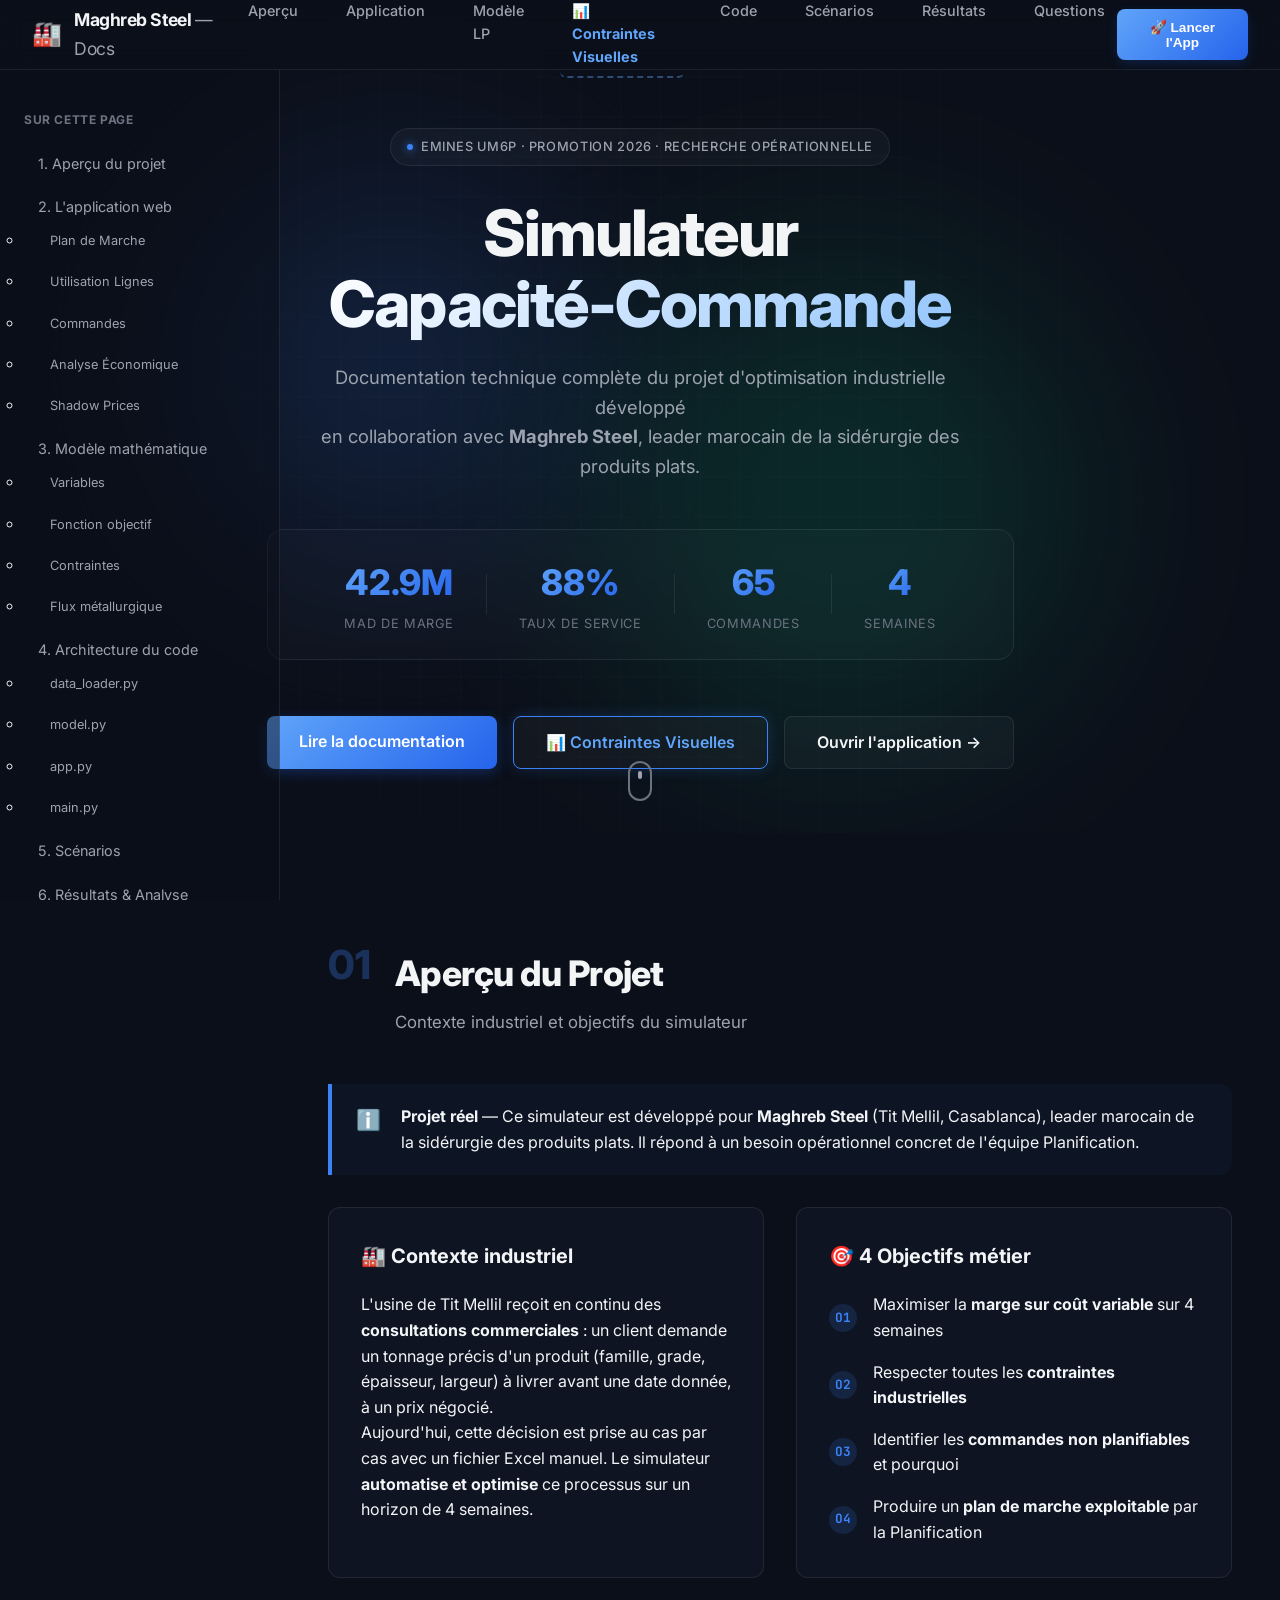
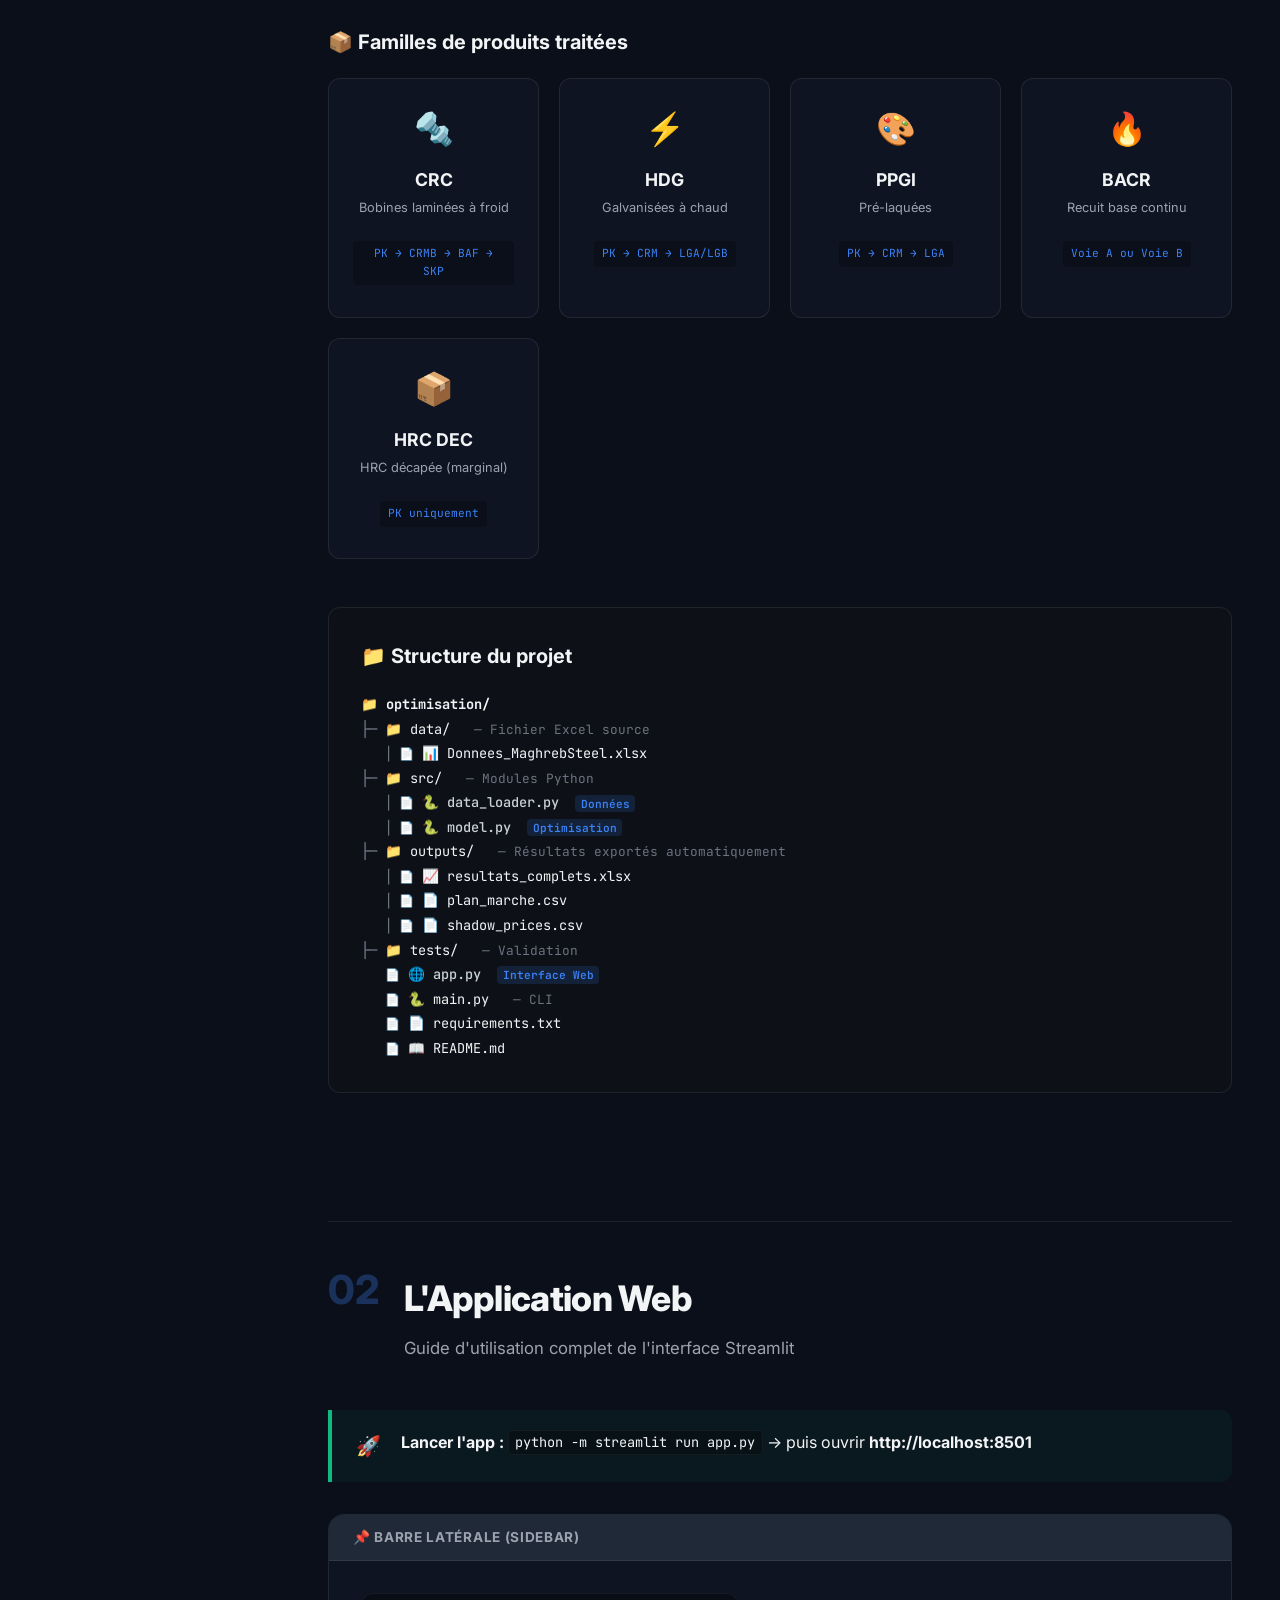
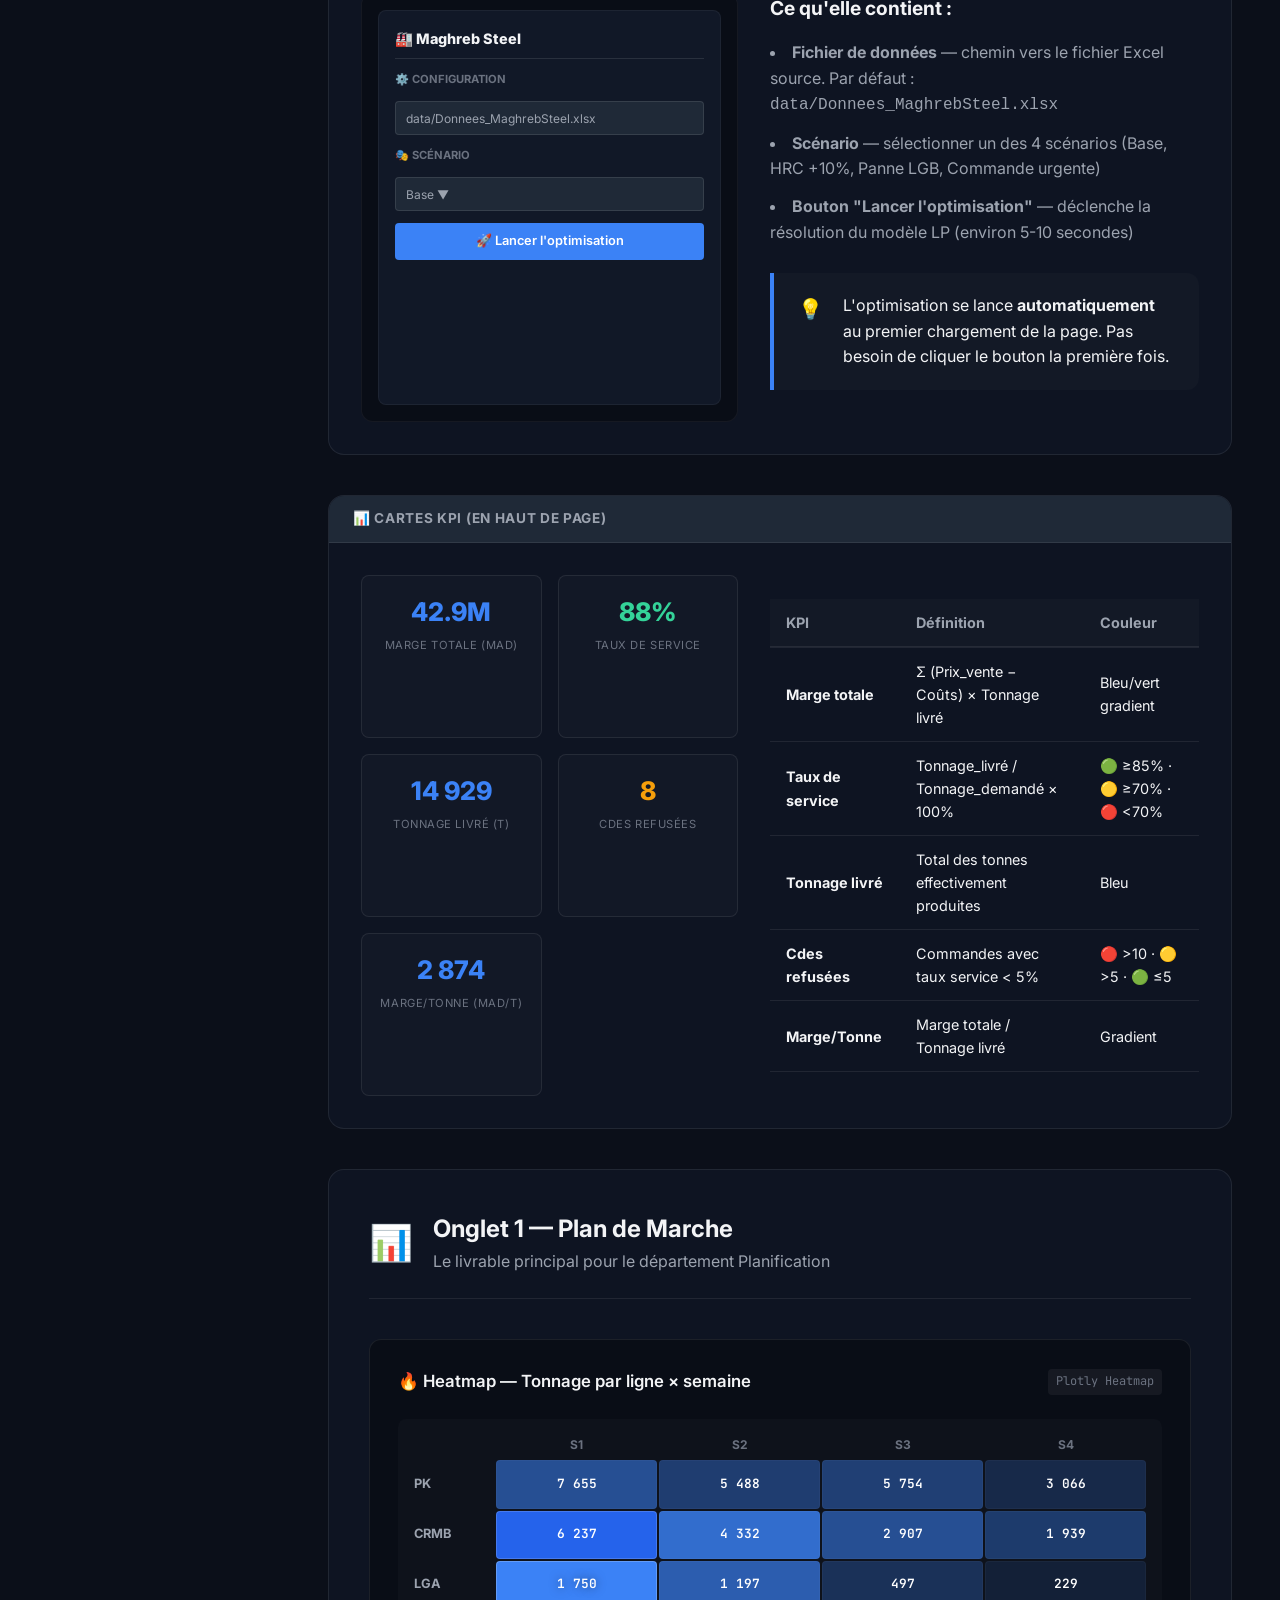
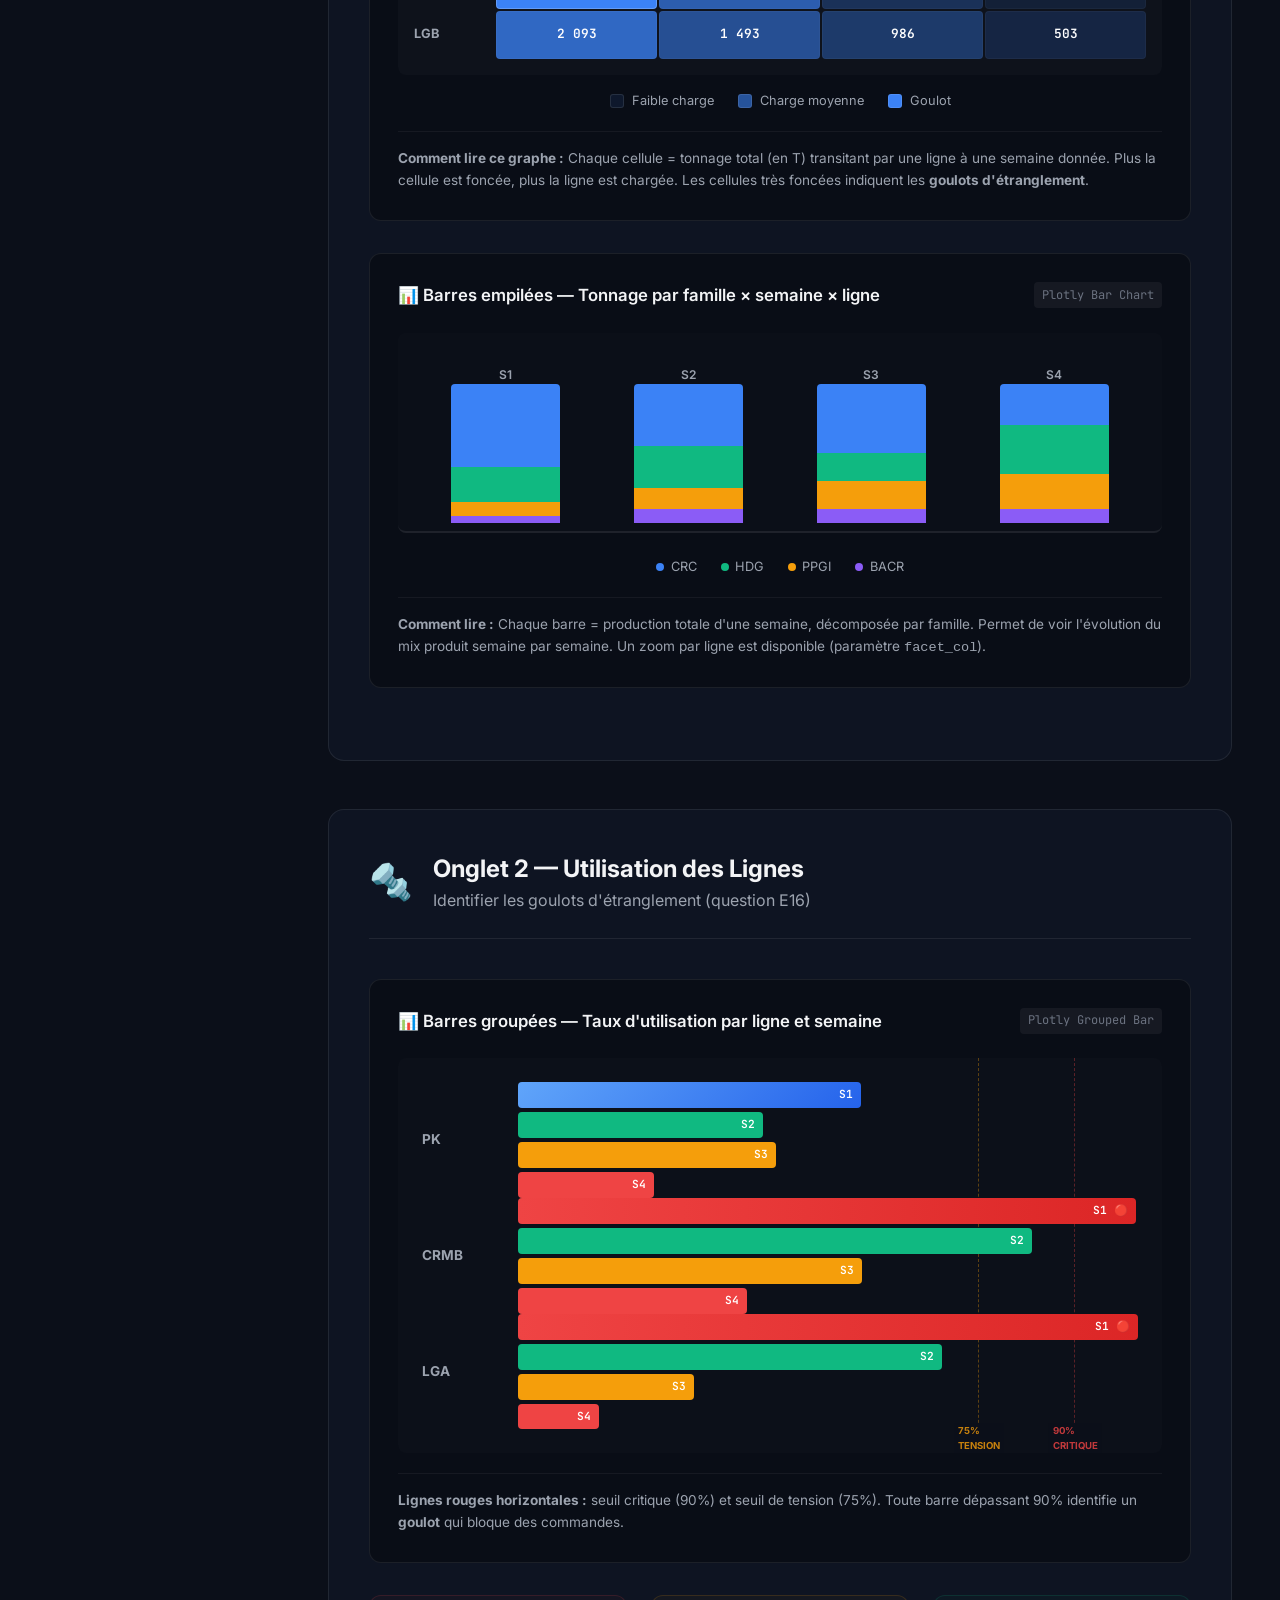
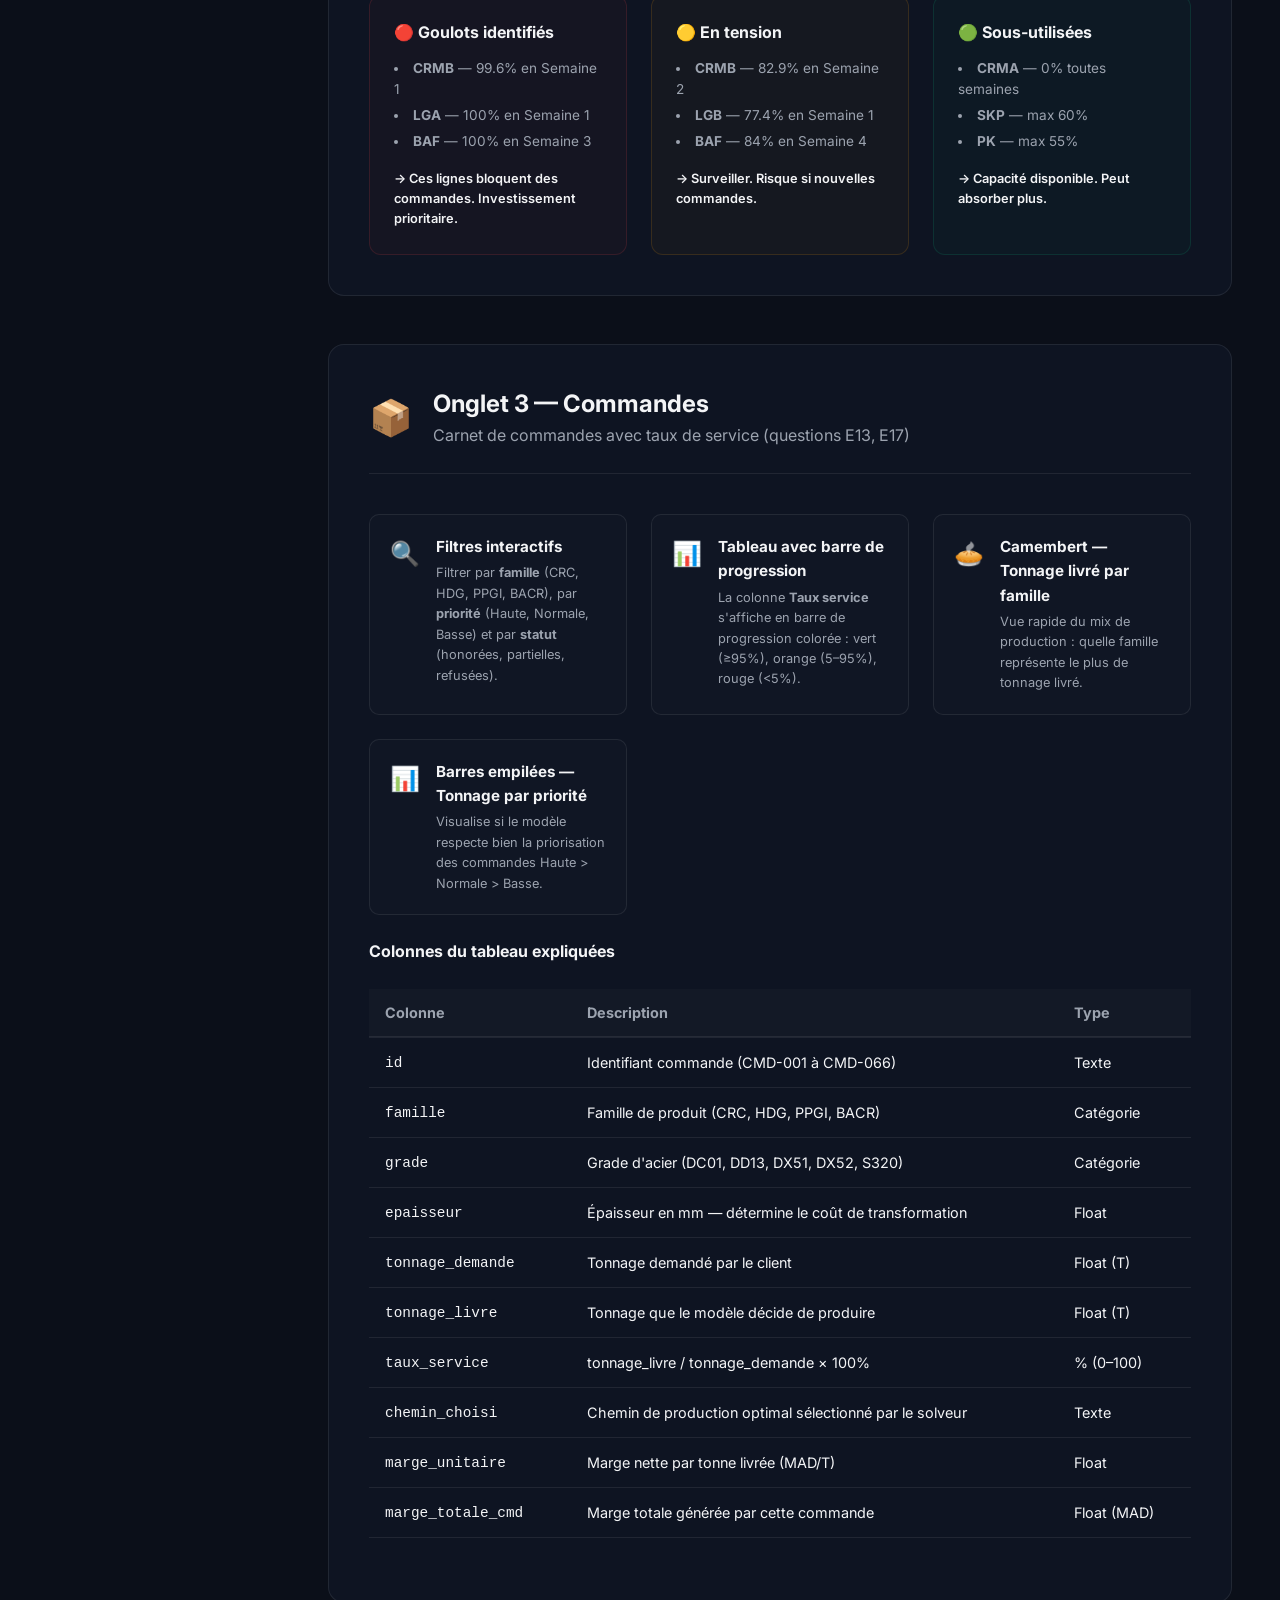
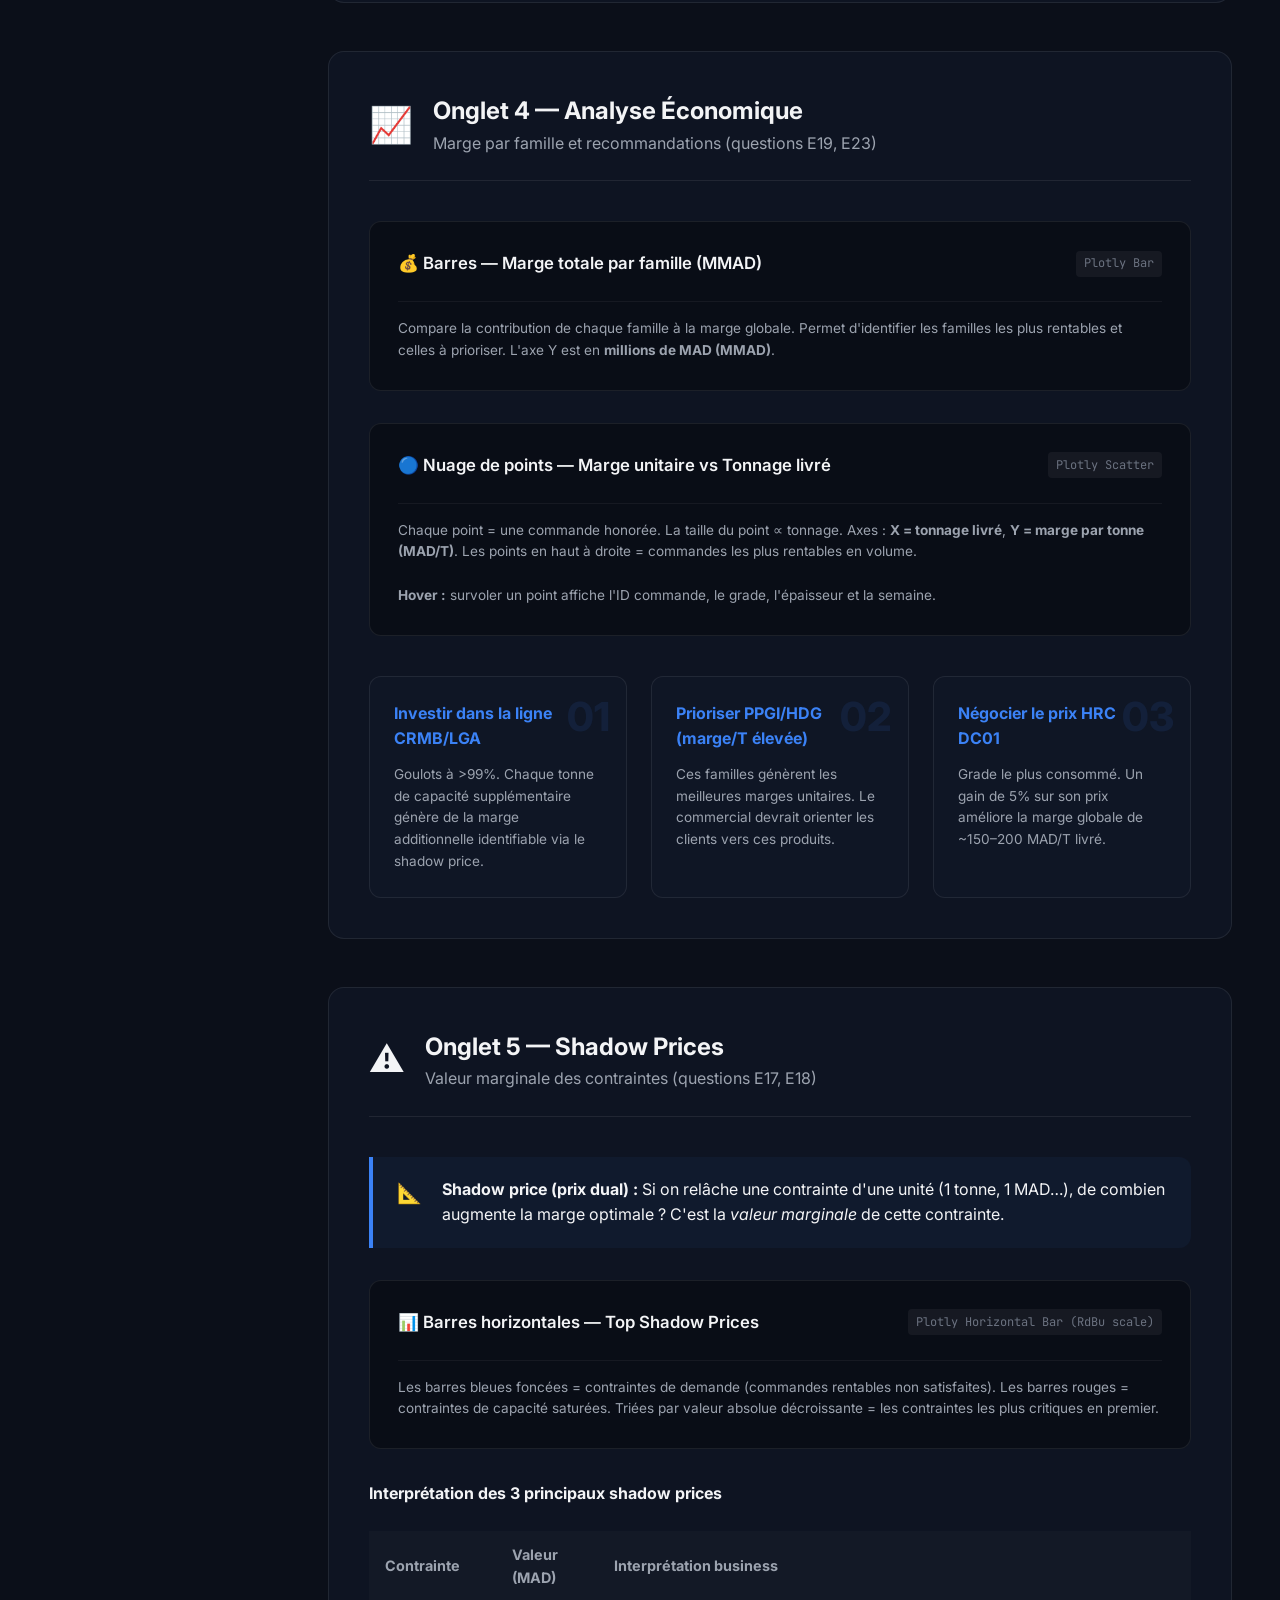
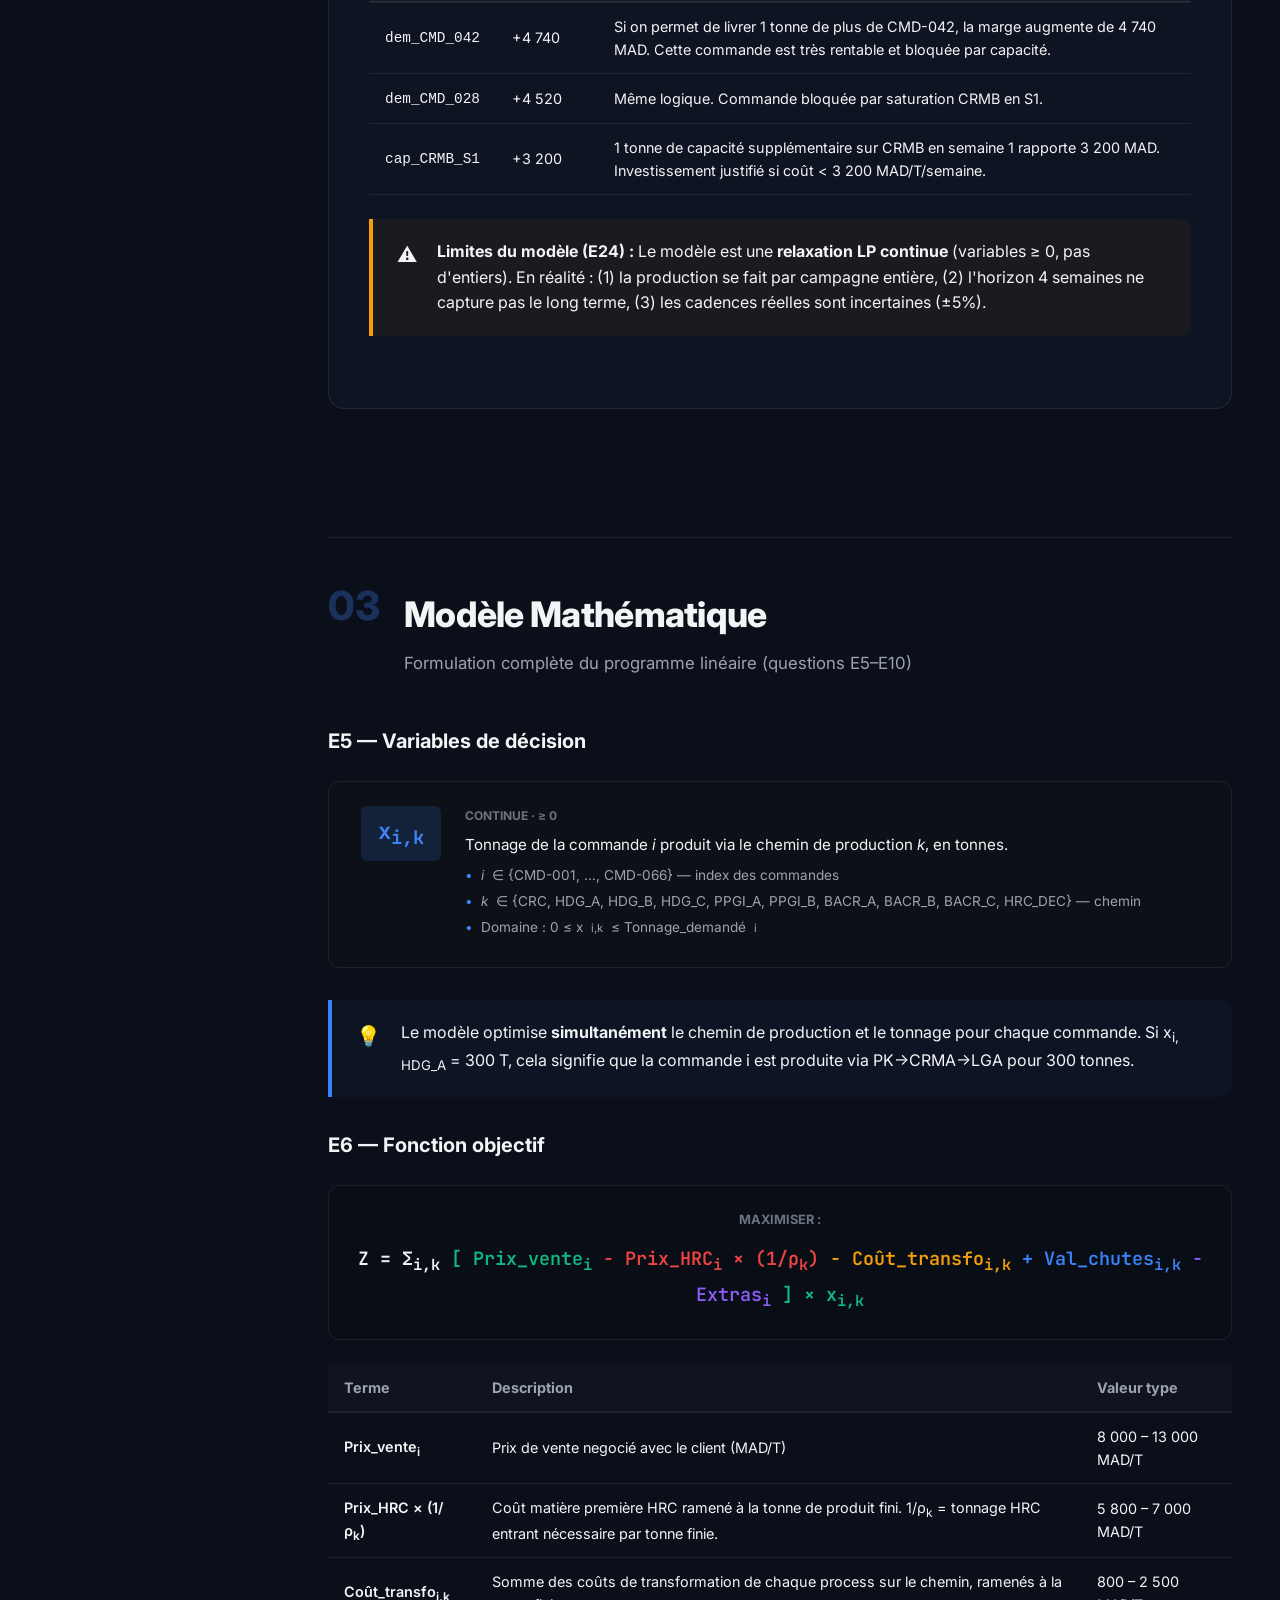
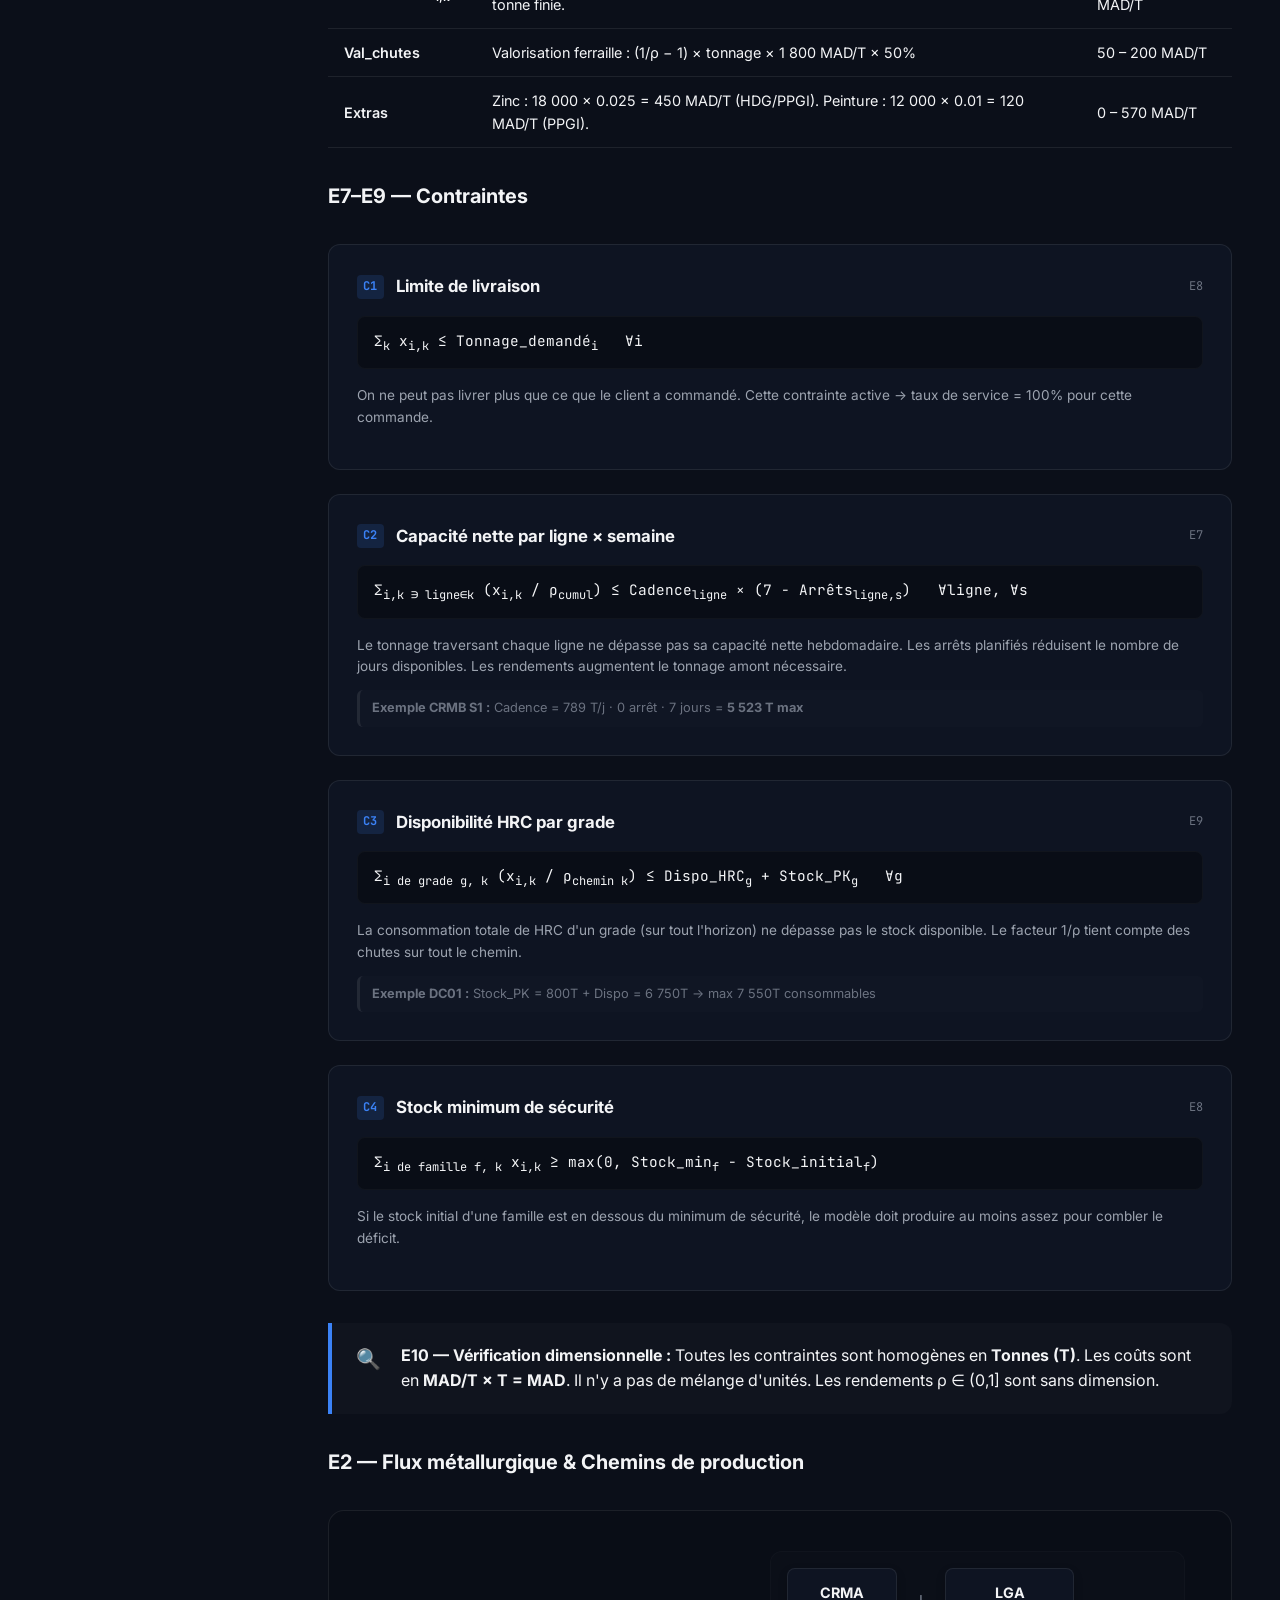
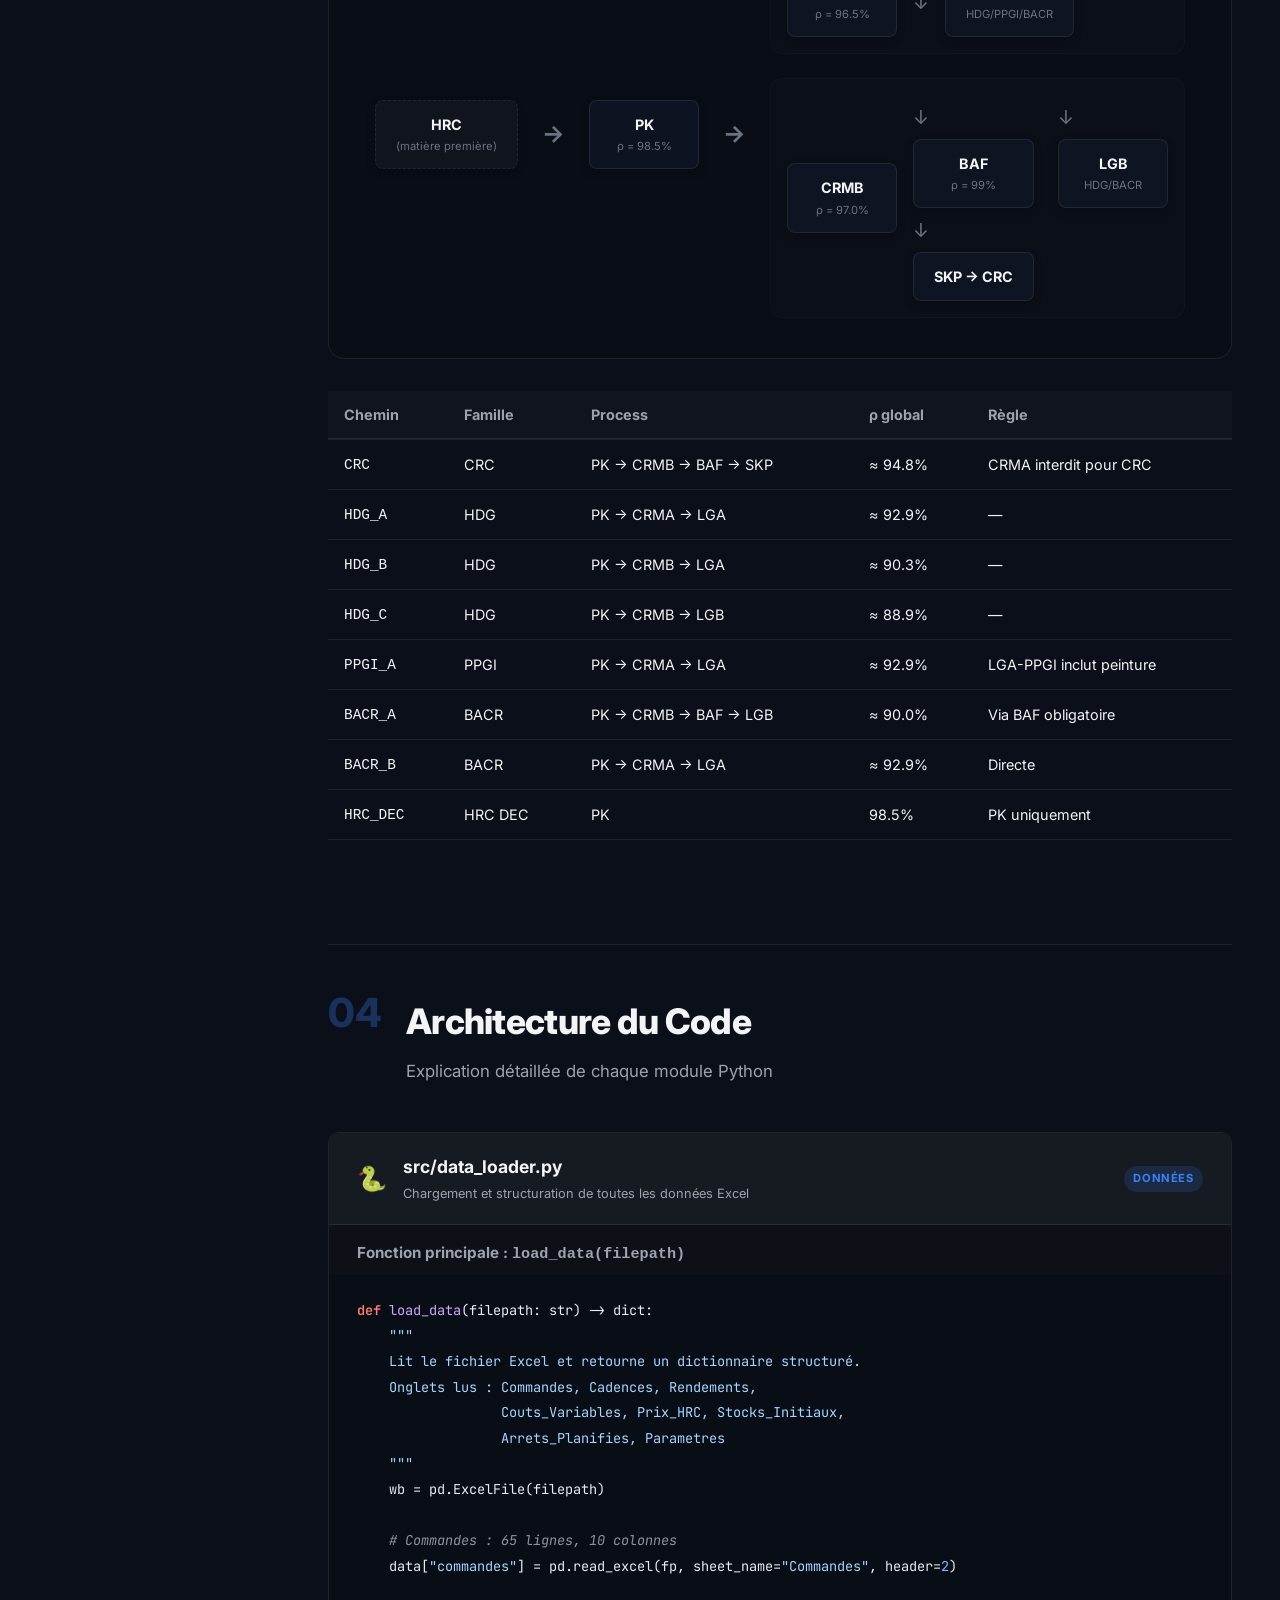
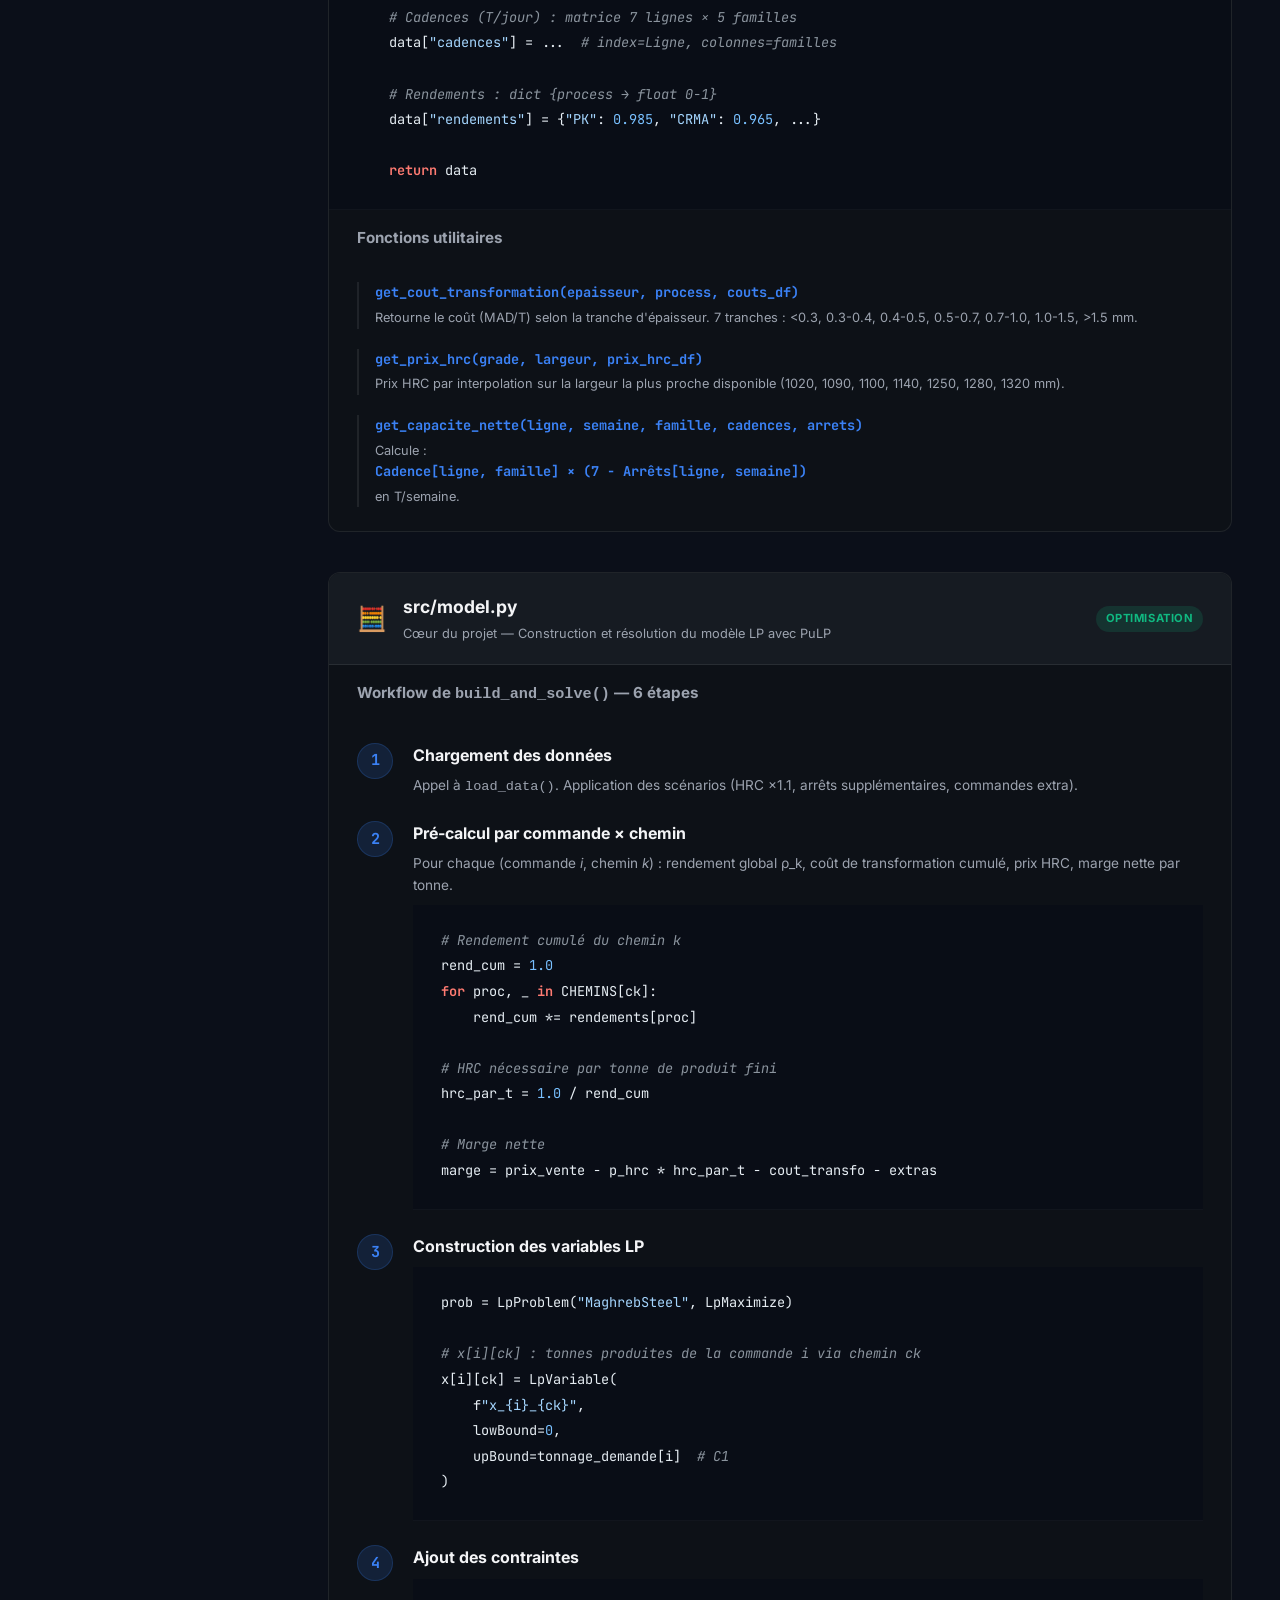
==== commit 9a130d6a: "Ajout de la page de visualisation des contraintes (constraints.html) et mise a jour de la navbar" ====
--- a/docs/index.html
+++ b/docs/index.html
@@ -21,6 +21,7 @@
     <a href="#apercu" class="nav-link">Aperçu</a>
     <a href="#application" class="nav-link">Application</a>
     <a href="#modele" class="nav-link">Modèle LP</a>
+    <a href="constraints.html" class="nav-link" style="color: #60a5fa; font-weight: bold; border-bottom: 2px dashed rgba(96, 165, 250, 0.4);">📊 Contraintes Visuelles</a>
     <a href="#code" class="nav-link">Code</a>
     <a href="#scenarios" class="nav-link">Scénarios</a>
     <a href="#resultats" class="nav-link">Résultats</a>
@@ -62,6 +63,7 @@
     </div>
     <div class="hero-cta">
       <a href="#apercu" class="btn-primary">Lire la documentation</a>
+      <a href="constraints.html" class="btn-ghost" style="border-color: #3b82f6; color: #60a5fa; box-shadow: 0 0 15px rgba(59,130,246,0.2);">📊 Contraintes Visuelles</a>
       <a href="http://localhost:8501" target="_blank" class="btn-ghost">Ouvrir l'application →</a>
     </div>
   </div>
